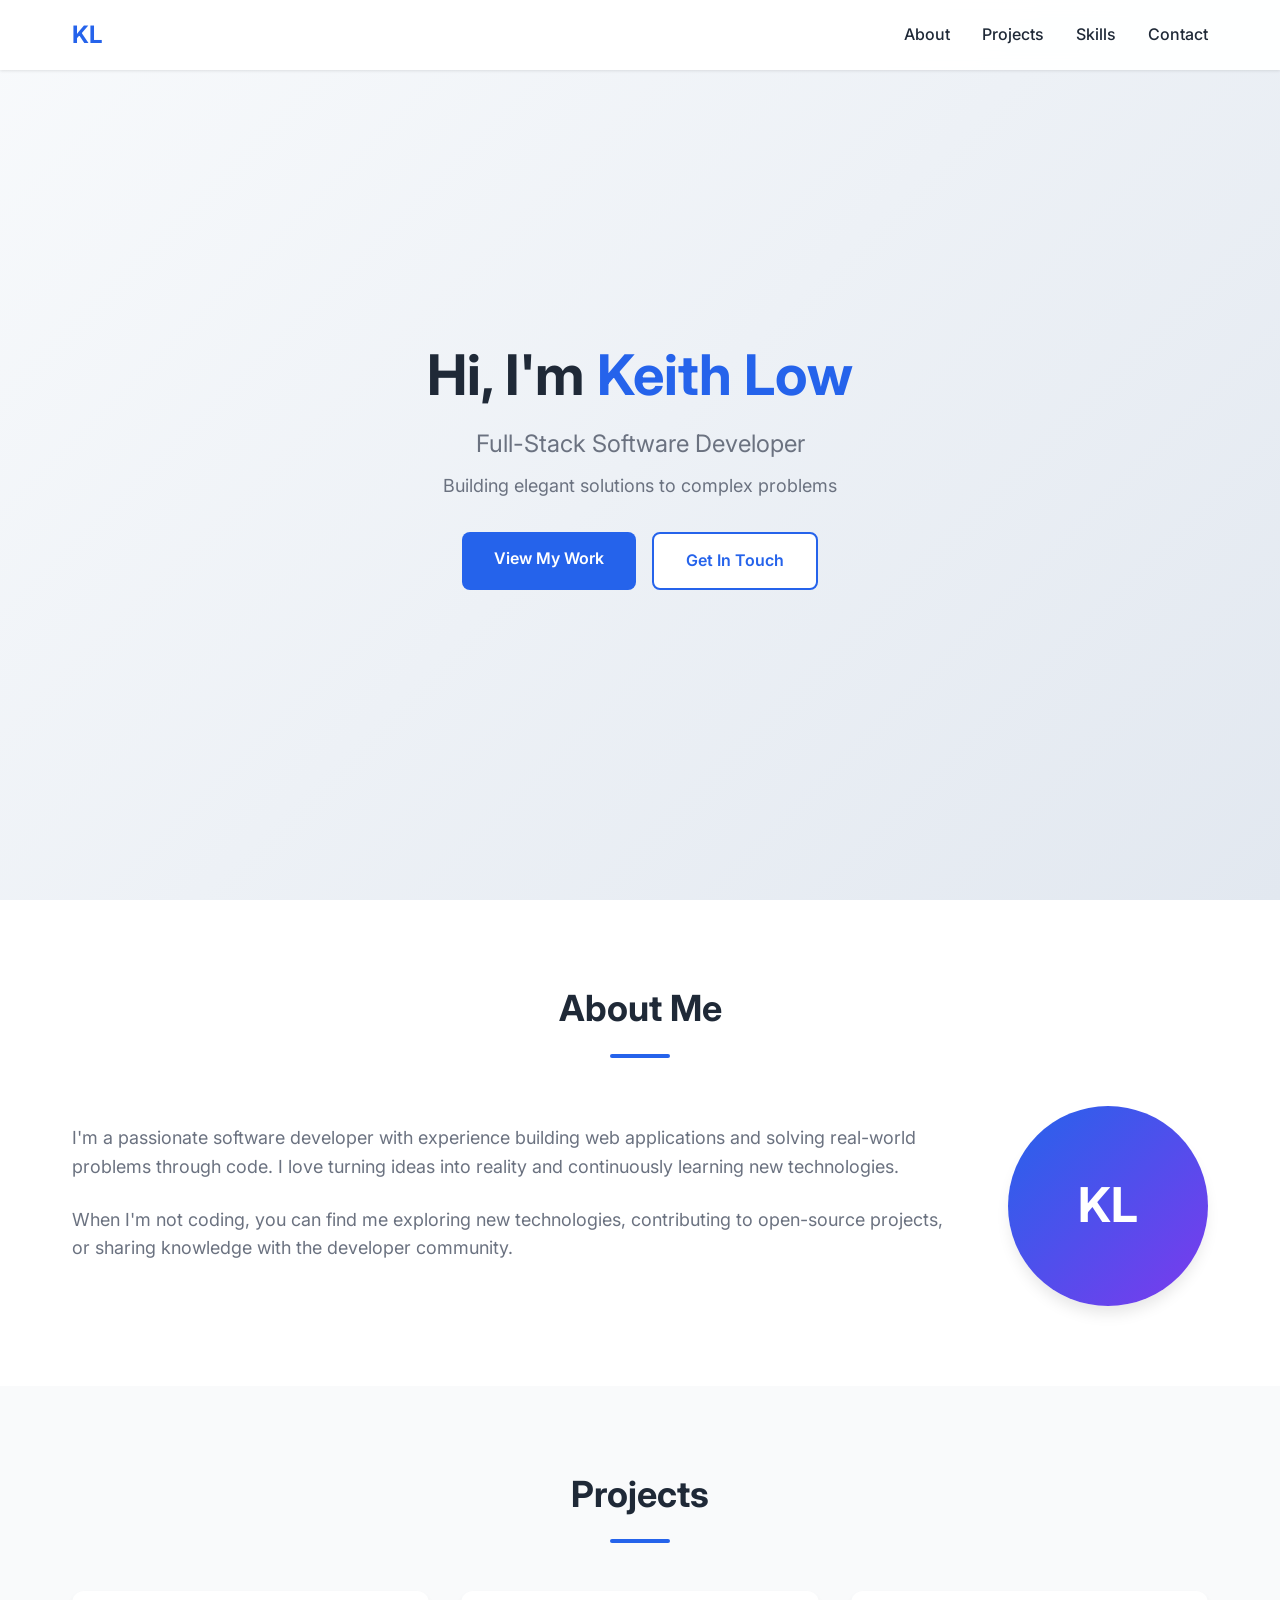
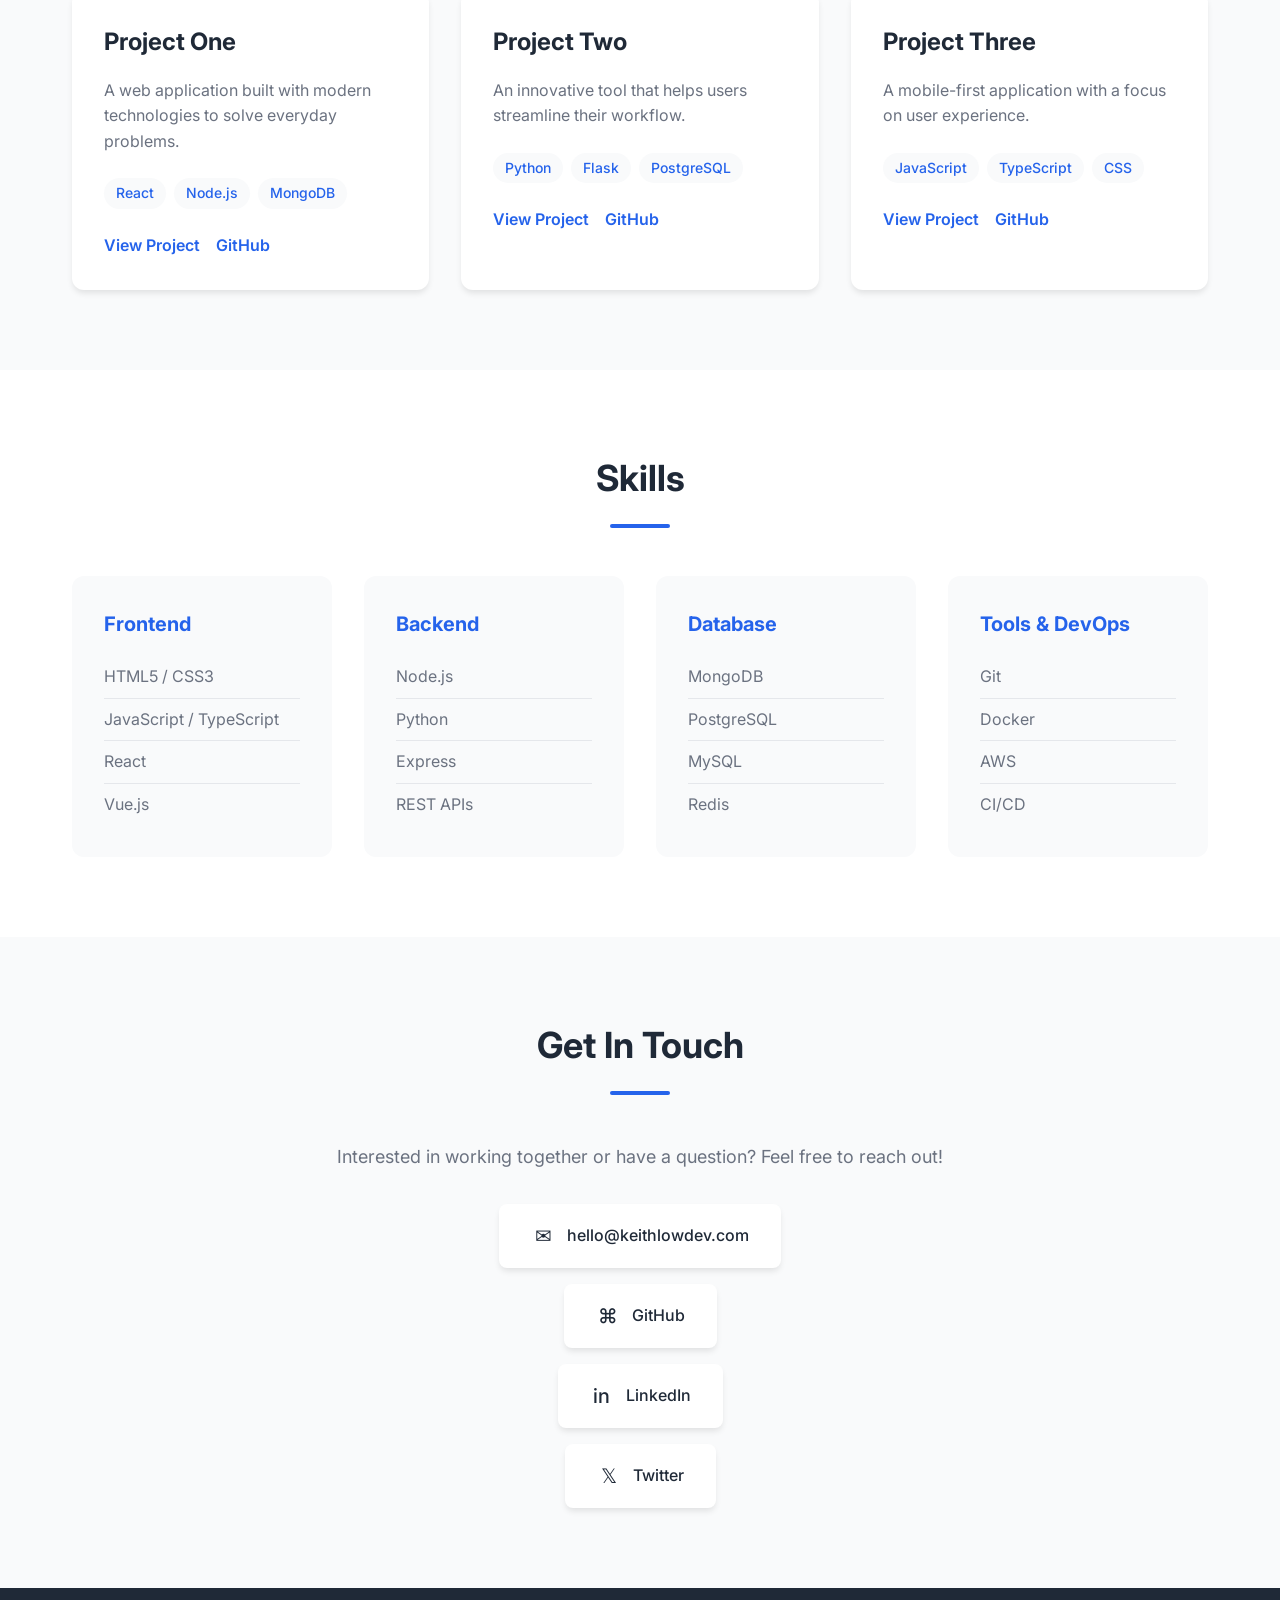
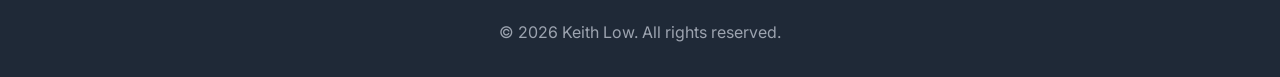
==== index.html @ e3e84008 "Add files for ticket: Create a python script that says" ====
<!DOCTYPE html>
<html lang="en">
<head>
    <meta charset="UTF-8">
    <meta name="viewport" content="width=device-width, initial-scale=1.0">
    <title>Keith Low | Software Developer</title>
    <link rel="stylesheet" href="styles.css">
    <link rel="preconnect" href="https://fonts.googleapis.com">
    <link rel="preconnect" href="https://fonts.gstatic.com" crossorigin>
    <link href="https://fonts.googleapis.com/css2?family=Inter:wght@400;500;600;700&display=swap" rel="stylesheet">
</head>
<body>
    <nav class="navbar">
        <div class="nav-container">
            <a href="#" class="logo">KL</a>
            <ul class="nav-links">
                <li><a href="#about">About</a></li>
                <li><a href="#projects">Projects</a></li>
                <li><a href="#skills">Skills</a></li>
                <li><a href="#contact">Contact</a></li>
            </ul>
        </div>
    </nav>

    <section class="hero">
        <div class="hero-content">
            <h1>Hi, I'm <span class="highlight">Keith Low</span></h1>
            <p class="subtitle">Full-Stack Software Developer</p>
            <p class="tagline">Building elegant solutions to complex problems</p>
            <div class="cta-buttons">
                <a href="#projects" class="btn btn-primary">View My Work</a>
                <a href="#contact" class="btn btn-secondary">Get In Touch</a>
            </div>
        </div>
    </section>

    <section id="about" class="section">
        <div class="container">
            <h2 class="section-title">About Me</h2>
            <div class="about-content">
                <div class="about-text">
                    <p>I'm a passionate software developer with experience building web applications and solving real-world problems through code. I love turning ideas into reality and continuously learning new technologies.</p>
                    <p>When I'm not coding, you can find me exploring new technologies, contributing to open-source projects, or sharing knowledge with the developer community.</p>
                </div>
                <div class="about-image">
                    <div class="avatar-placeholder">KL</div>
                </div>
            </div>
        </div>
    </section>

    <section id="projects" class="section">
        <div class="container">
            <h2 class="section-title">Projects</h2>
            <div class="projects-grid">
                <article class="project-card">
                    <h3>Project One</h3>
                    <p>A web application built with modern technologies to solve everyday problems.</p>
                    <div class="tech-tags">
                        <span>React</span>
                        <span>Node.js</span>
                        <span>MongoDB</span>
                    </div>
                    <div class="project-links">
                        <a href="#" target="_blank">View Project</a>
                        <a href="#" target="_blank">GitHub</a>
                    </div>
                </article>
                <article class="project-card">
                    <h3>Project Two</h3>
                    <p>An innovative tool that helps users streamline their workflow.</p>
                    <div class="tech-tags">
                        <span>Python</span>
                        <span>Flask</span>
                        <span>PostgreSQL</span>
                    </div>
                    <div class="project-links">
                        <a href="#" target="_blank">View Project</a>
                        <a href="#" target="_blank">GitHub</a>
                    </div>
                </article>
                <article class="project-card">
                    <h3>Project Three</h3>
                    <p>A mobile-first application with a focus on user experience.</p>
                    <div class="tech-tags">
                        <span>JavaScript</span>
                        <span>TypeScript</span>
                        <span>CSS</span>
                    </div>
                    <div class="project-links">
                        <a href="#" target="_blank">View Project</a>
                        <a href="#" target="_blank">GitHub</a>
                    </div>
                </article>
            </div>
        </div>
    </section>

    <section id="skills" class="section">
        <div class="container">
            <h2 class="section-title">Skills</h2>
            <div class="skills-grid">
                <div class="skill-category">
                    <h3>Frontend</h3>
                    <ul>
                        <li>HTML5 / CSS3</li>
                        <li>JavaScript / TypeScript</li>
                        <li>React</li>
                        <li>Vue.js</li>
                    </ul>
                </div>
                <div class="skill-category">
                    <h3>Backend</h3>
                    <ul>
                        <li>Node.js</li>
                        <li>Python</li>
                        <li>Express</li>
                        <li>REST APIs</li>
                    </ul>
                </div>
                <div class="skill-category">
                    <h3>Database</h3>
                    <ul>
                        <li>MongoDB</li>
                        <li>PostgreSQL</li>
                        <li>MySQL</li>
                        <li>Redis</li>
                    </ul>
                </div>
                <div class="skill-category">
                    <h3>Tools & DevOps</h3>
                    <ul>
                        <li>Git</li>
                        <li>Docker</li>
                        <li>AWS</li>
                        <li>CI/CD</li>
                    </ul>
                </div>
            </div>
        </div>
    </section>

    <section id="contact" class="section">
        <div class="container">
            <h2 class="section-title">Get In Touch</h2>
            <div class="contact-content">
                <p>Interested in working together or have a question? Feel free to reach out!</p>
                <div class="contact-links">
                    <a href="mailto:hello@keithlowdev.com" class="contact-link">
                        <span class="icon">✉</span>
                        hello@keithlowdev.com
                    </a>
                    <a href="https://github.com" target="_blank" class="contact-link">
                        <span class="icon">⌘</span>
                        GitHub
                    </a>
                    <a href="https://linkedin.com" target="_blank" class="contact-link">
                        <span class="icon">in</span>
                        LinkedIn
                    </a>
                    <a href="https://twitter.com" target="_blank" class="contact-link">
                        <span class="icon">𝕏</span>
                        Twitter
                    </a>
                </div>
            </div>
        </div>
    </section>

    <footer>
        <div class="container">
            <p>&copy; 2024 Keith Low. All rights reserved.</p>
        </div>
    </footer>

    <script src="script.js"></script>
</body>
</html>
---- styles.css ----
:root {
    --primary-color: #2563eb;
    --primary-hover: #1d4ed8;
    --text-dark: #1f2937;
    --text-light: #6b7280;
    --bg-light: #f9fafb;
    --bg-white: #ffffff;
    --border-color: #e5e7eb;
    --shadow: 0 4px 6px -1px rgba(0, 0, 0, 0.1);
    --shadow-lg: 0 10px 15px -3px rgba(0, 0, 0, 0.1);
}

* {
    margin: 0;
    padding: 0;
    box-sizing: border-box;
}

html {
    scroll-behavior: smooth;
}

body {
    font-family: 'Inter', -apple-system, BlinkMacSystemFont, 'Segoe UI', Roboto, sans-serif;
    line-height: 1.6;
    color: var(--text-dark);
    background-color: var(--bg-white);
}

.container {
    max-width: 1200px;
    margin: 0 auto;
    padding: 0 2rem;
}

/* Navigation */
.navbar {
    position: fixed;
    top: 0;
    left: 0;
    right: 0;
    background: rgba(255, 255, 255, 0.95);
    backdrop-filter: blur(10px);
    z-index: 1000;
    box-shadow: 0 1px 3px rgba(0, 0, 0, 0.1);
}

.nav-container {
    max-width: 1200px;
    margin: 0 auto;
    padding: 1rem 2rem;
    display: flex;
    justify-content: space-between;
    align-items: center;
}

.logo {
    font-size: 1.5rem;
    font-weight: 700;
    color: var(--primary-color);
    text-decoration: none;
}

.nav-links {
    display: flex;
    list-style: none;
    gap: 2rem;
}

.nav-links a {
    color: var(--text-dark);
    text-decoration: none;
    font-weight: 500;
    transition: color 0.3s ease;
}

.nav-links a:hover {
    color: var(--primary-color);
}

/* Hero Section */
.hero {
    min-height: 100vh;
    display: flex;
    align-items: center;
    justify-content: center;
    text-align: center;
    padding: 6rem 2rem 4rem;
    background: linear-gradient(135deg, #f8fafc 0%, #e2e8f0 100%);
}

.hero-content h1 {
    font-size: 3.5rem;
    font-weight: 700;
    margin-bottom: 1rem;
    line-height: 1.2;
}

.highlight {
    color: var(--primary-color);
}

.subtitle {
    font-size: 1.5rem;
    color: var(--text-light);
    margin-bottom: 0.5rem;
}

.tagline {
    font-size: 1.125rem;
    color: var(--text-light);
    margin-bottom: 2rem;
}

.cta-buttons {
    display: flex;
    gap: 1rem;
    justify-content: center;
    flex-wrap: wrap;
}

.btn {
    padding: 0.875rem 2rem;
    border-radius: 8px;
    font-weight: 600;
    text-decoration: none;
    transition: all 0.3s ease;
    font-size: 1rem;
}

.btn-primary {
    background-color: var(--primary-color);
    color: white;
}

.btn-primary:hover {
    background-color: var(--primary-hover);
    transform: translateY(-2px);
    box-shadow: var(--shadow-lg);
}

.btn-secondary {
    background-color: white;
    color: var(--primary-color);
    border: 2px solid var(--primary-color);
}

.btn-secondary:hover {
    background-color: var(--primary-color);
    color: white;
    transform: translateY(-2px);
    box-shadow: var(--shadow-lg);
}

/* Sections */
.section {
    padding: 5rem 0;
}

.section-title {
    font-size: 2.25rem;
    font-weight: 700;
    text-align: center;
    margin-bottom: 3rem;
    position: relative;
}

.section-title::after {
    content: '';
    display: block;
    width: 60px;
    height: 4px;
    background-color: var(--primary-color);
    margin: 1rem auto 0;
    border-radius: 2px;
}

/* About Section */
#about {
    background-color: var(--bg-white);
}

.about-content {
    display: grid;
    grid-template-columns: 1fr auto;
    gap: 3rem;
    align-items: center;
}

.about-text p {
    font-size: 1.125rem;
    color: var(--text-light);
    margin-bottom: 1.5rem;
}

.avatar-placeholder {
    width: 200px;
    height: 200px;
    border-radius: 50%;
    background: linear-gradient(135deg, var(--primary-color), #7c3aed);
    display: flex;
    align-items: center;
    justify-content: center;
    font-size: 3rem;
    font-weight: 700;
    color: white;
    box-shadow: var(--shadow-lg);
}

/* Projects Section */
#projects {
    background-color: var(--bg-light);
}

.projects-grid {
    display: grid;
    grid-template-columns: repeat(auto-fit, minmax(300px, 1fr));
    gap: 2rem;
}

.project-card {
    background: white;
    padding: 2rem;
    border-radius: 12px;
    box-shadow: var(--shadow);
    transition: all 0.3s ease;
}

.project-card:hover {
    transform: translateY(-5px);
    box-shadow: var(--shadow-lg);
}

.project-card h3 {
    font-size: 1.5rem;
    margin-bottom: 1rem;
}

.project-card p {
    color: var(--text-light);
    margin-bottom: 1.5rem;
}

.tech-tags {
    display: flex;
    flex-wrap: wrap;
    gap: 0.5rem;
    margin-bottom: 1.5rem;
}

.tech-tags span {
    background: var(--bg-light);
    color: var(--primary-color);
    padding: 0.25rem 0.75rem;
    border-radius: 20px;
    font-size: 0.875rem;
    font-weight: 500;
}

.project-links {
    display: flex;
    gap: 1rem;
}

.project-links a {
    color: var(--primary-color);
    text-decoration: none;
    font-weight: 600;
    transition: opacity 0.3s ease;
}

.project-links a:hover {
    opacity: 0.7;
}

/* Skills Section */
#skills {
    background-color: var(--bg-white);
}

.skills-grid {
    display: grid;
    grid-template-columns: repeat(auto-fit, minmax(250px, 1fr));
    gap: 2rem;
}

.skill-category {
    padding: 2rem;
    background: var(--bg-light);
    border-radius: 12px;
}

.skill-category h3 {
    font-size: 1.25rem;
    margin-bottom: 1rem;
    color: var(--primary-color);
}

.skill-category ul {
    list-style: none;
}

.skill-category li {
    padding: 0.5rem 0;
    color: var(--text-light);
    border-bottom: 1px solid var(--border-color);
}

.skill-category li:last-child {
    border-bottom: none;
}

/* Contact Section */
#contact {
    background-color: var(--bg-light);
}

.contact-content {
    text-align: center;
}

.contact-content > p {
    font-size: 1.125rem;
    color: var(--text-light);
    margin-bottom: 2rem;
}

.contact-links {
    display: flex;
    flex-direction: column;
    gap: 1rem;
    align-items: center;
}

.contact-link {
    display: inline-flex;
    align-items: center;
    gap: 0.75rem;
    color: var(--text-dark);
    text-decoration: none;
    padding: 1rem 2rem;
    background: white;
    border-radius: 8px;
    box-shadow: var(--shadow);
    transition: all 0.3s ease;
    font-weight: 500;
}

.contact-link:hover {
    transform: translateY(-2px);
    box-shadow: var(--shadow-lg);
    color: var(--primary-color);
}

.contact-link .icon {
    font-size: 1.25rem;
    width: 24px;
    text-align: center;
}

/* Footer */
footer {
    background-color: var(--text-dark);
    color: white;
    padding: 2rem 0;
    text-align: center;
}

footer p {
    color: #9ca3af;
}

/* Responsive */
@media (max-width: 768px) {
    .hero-content h1 {
        font-size: 2.5rem;
    }
    
    .about-content {
        grid-template-columns: 1fr;
        text-align: center;
    }
    
    .about-image {
        justify-self: center;
    }
    
    .nav-links {
        display: none;
    }
}
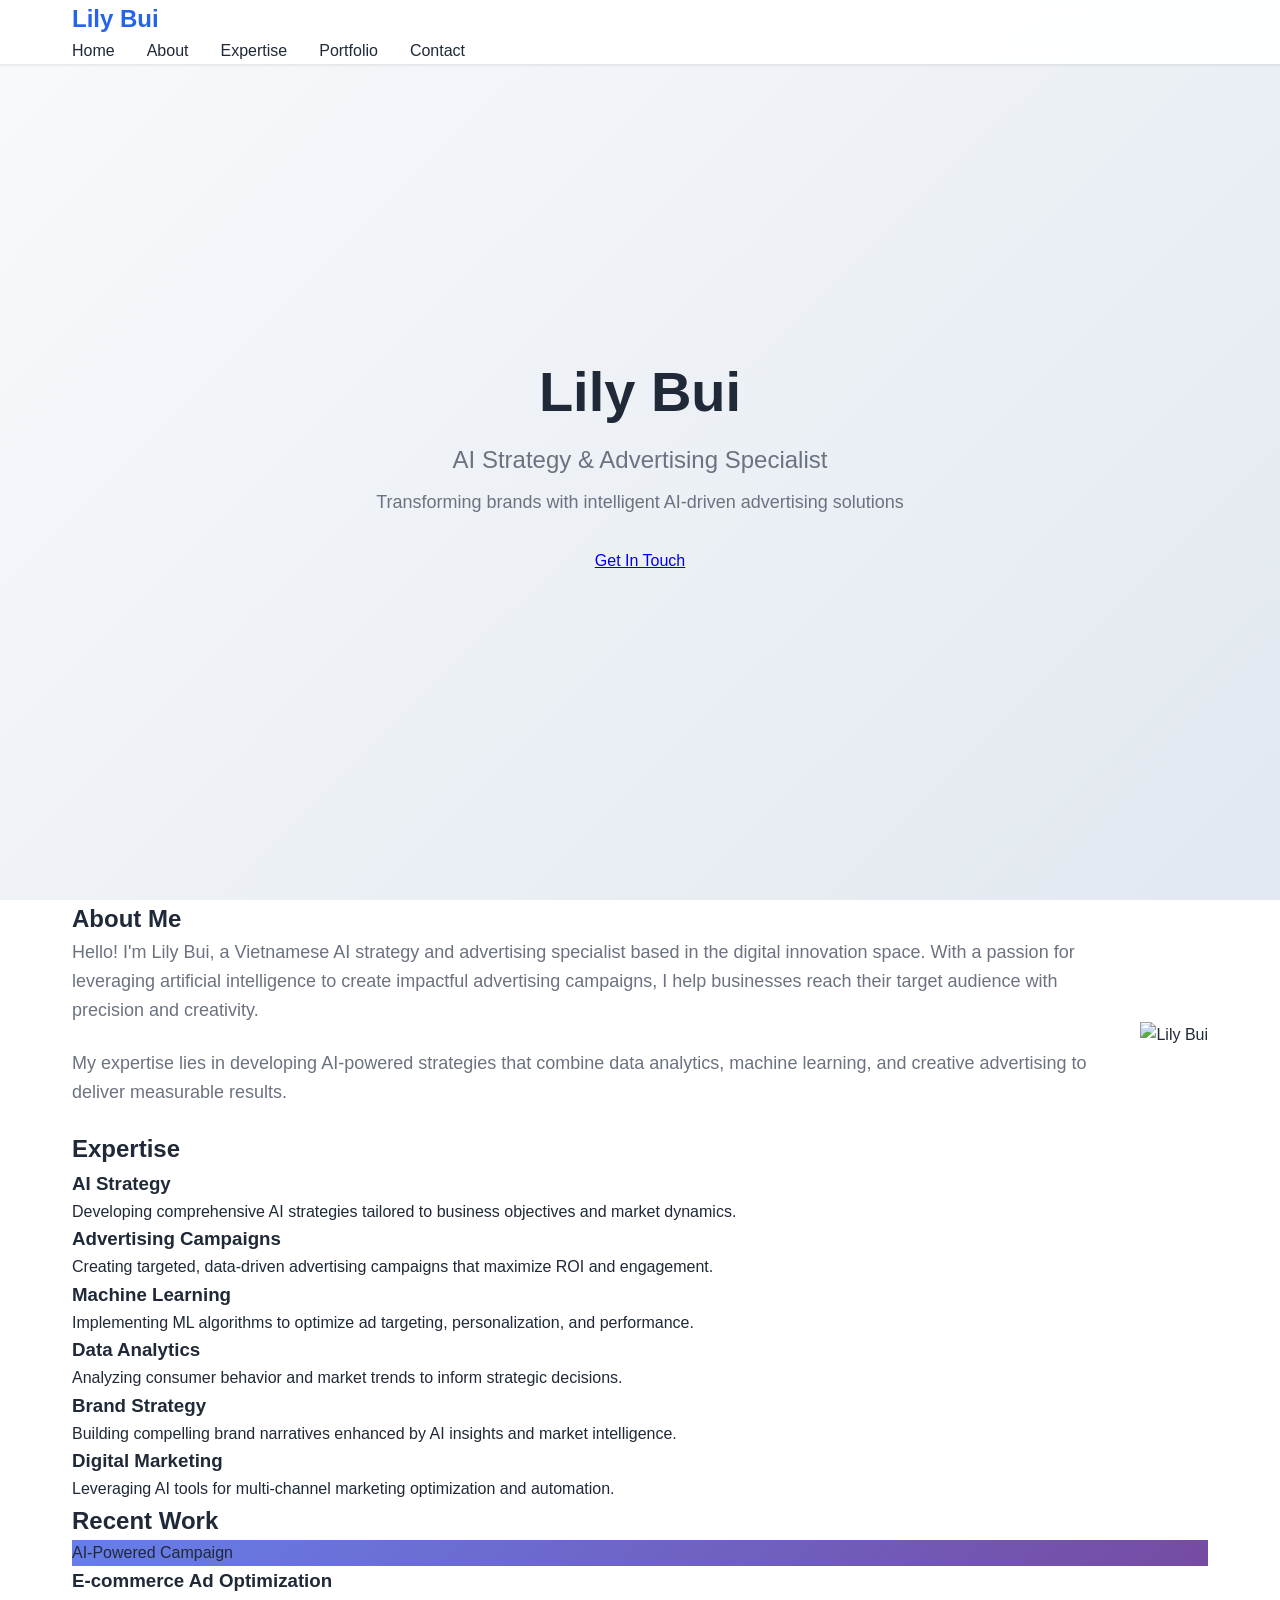
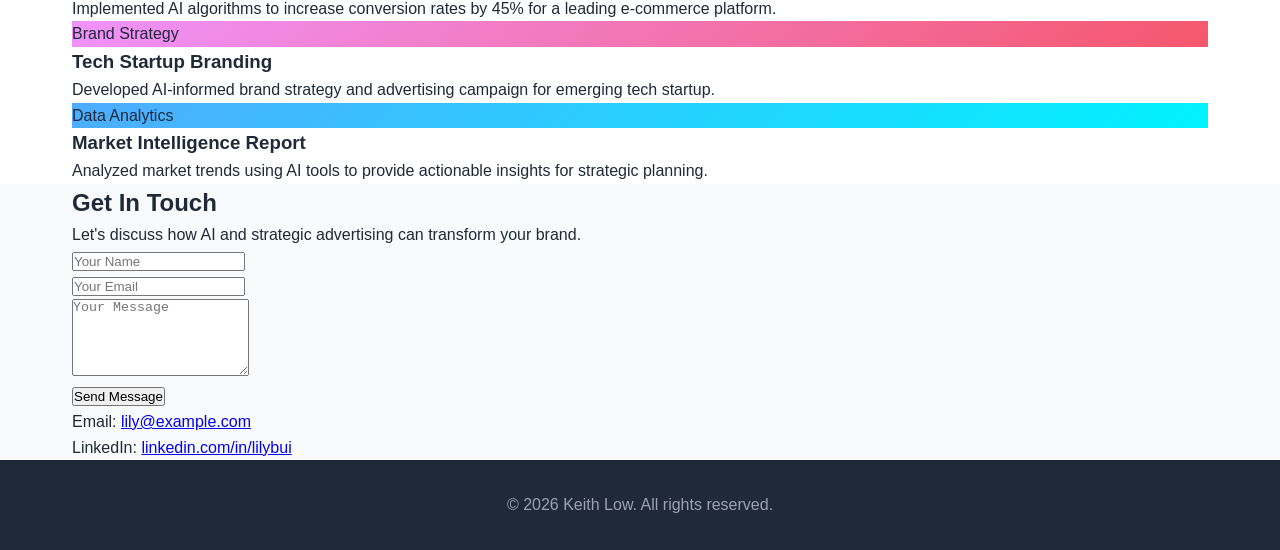
==== commit 67f88f1d: "task-4: Create a website for lily bui Created files based on ticket requirements." ====
--- a/index.html
+++ b/index.html
@@ -3,173 +3,134 @@
 <head>
     <meta charset="UTF-8">
     <meta name="viewport" content="width=device-width, initial-scale=1.0">
-    <title>Keith Low | Software Developer</title>
+    <title>Lily Bui - AI Strategy & Advertising Expert</title>
     <link rel="stylesheet" href="styles.css">
-    <link rel="preconnect" href="https://fonts.googleapis.com">
-    <link rel="preconnect" href="https://fonts.gstatic.com" crossorigin>
-    <link href="https://fonts.googleapis.com/css2?family=Inter:wght@400;500;600;700&display=swap" rel="stylesheet">
 </head>
 <body>
     <nav class="navbar">
-        <div class="nav-container">
-            <a href="#" class="logo">KL</a>
+        <div class="container">
+            <div class="logo">Lily Bui</div>
             <ul class="nav-links">
+                <li><a href="#home">Home</a></li>
                 <li><a href="#about">About</a></li>
-                <li><a href="#projects">Projects</a></li>
-                <li><a href="#skills">Skills</a></li>
+                <li><a href="#expertise">Expertise</a></li>
+                <li><a href="#portfolio">Portfolio</a></li>
                 <li><a href="#contact">Contact</a></li>
             </ul>
         </div>
     </nav>
 
-    <section class="hero">
+    <section id="home" class="hero">
         <div class="hero-content">
-            <h1>Hi, I'm <span class="highlight">Keith Low</span></h1>
-            <p class="subtitle">Full-Stack Software Developer</p>
-            <p class="tagline">Building elegant solutions to complex problems</p>
-            <div class="cta-buttons">
-                <a href="#projects" class="btn btn-primary">View My Work</a>
-                <a href="#contact" class="btn btn-secondary">Get In Touch</a>
-            </div>
+            <h1>Lily Bui</h1>
+            <p class="subtitle">AI Strategy & Advertising Specialist</p>
+            <p class="tagline">Transforming brands with intelligent AI-driven advertising solutions</p>
+            <a href="#contact" class="cta-button">Get In Touch</a>
         </div>
     </section>
 
-    <section id="about" class="section">
+    <section id="about" class="about">
         <div class="container">
-            <h2 class="section-title">About Me</h2>
+            <h2>About Me</h2>
             <div class="about-content">
                 <div class="about-text">
-                    <p>I'm a passionate software developer with experience building web applications and solving real-world problems through code. I love turning ideas into reality and continuously learning new technologies.</p>
-                    <p>When I'm not coding, you can find me exploring new technologies, contributing to open-source projects, or sharing knowledge with the developer community.</p>
+                    <p>Hello! I'm Lily Bui, a Vietnamese AI strategy and advertising specialist based in the digital innovation space. With a passion for leveraging artificial intelligence to create impactful advertising campaigns, I help businesses reach their target audience with precision and creativity.</p>
+                    <p>My expertise lies in developing AI-powered strategies that combine data analytics, machine learning, and creative advertising to deliver measurable results.</p>
                 </div>
                 <div class="about-image">
-                    <div class="avatar-placeholder">KL</div>
+                    <img src="assets/profile.jpg" alt="Lily Bui" />
                 </div>
             </div>
         </div>
     </section>
 
-    <section id="projects" class="section">
+    <section id="expertise" class="expertise">
         <div class="container">
-            <h2 class="section-title">Projects</h2>
-            <div class="projects-grid">
-                <article class="project-card">
-                    <h3>Project One</h3>
-                    <p>A web application built with modern technologies to solve everyday problems.</p>
-                    <div class="tech-tags">
-                        <span>React</span>
-                        <span>Node.js</span>
-                        <span>MongoDB</span>
-                    </div>
-                    <div class="project-links">
-                        <a href="#" target="_blank">View Project</a>
-                        <a href="#" target="_blank">GitHub</a>
-                    </div>
-                </article>
-                <article class="project-card">
-                    <h3>Project Two</h3>
-                    <p>An innovative tool that helps users streamline their workflow.</p>
-                    <div class="tech-tags">
-                        <span>Python</span>
-                        <span>Flask</span>
-                        <span>PostgreSQL</span>
-                    </div>
-                    <div class="project-links">
-                        <a href="#" target="_blank">View Project</a>
-                        <a href="#" target="_blank">GitHub</a>
-                    </div>
-                </article>
-                <article class="project-card">
-                    <h3>Project Three</h3>
-                    <p>A mobile-first application with a focus on user experience.</p>
-                    <div class="tech-tags">
-                        <span>JavaScript</span>
-                        <span>TypeScript</span>
-                        <span>CSS</span>
-                    </div>
-                    <div class="project-links">
-                        <a href="#" target="_blank">View Project</a>
-                        <a href="#" target="_blank">GitHub</a>
-                    </div>
-                </article>
-            </div>
-        </div>
-    </section>
-
-    <section id="skills" class="section">
-        <div class="container">
-            <h2 class="section-title">Skills</h2>
-            <div class="skills-grid">
-                <div class="skill-category">
-                    <h3>Frontend</h3>
-                    <ul>
-                        <li>HTML5 / CSS3</li>
-                        <li>JavaScript / TypeScript</li>
-                        <li>React</li>
-                        <li>Vue.js</li>
-                    </ul>
+            <h2>Expertise</h2>
+            <div class="expertise-grid">
+                <div class="expertise-card">
+                    <h3>AI Strategy</h3>
+                    <p>Developing comprehensive AI strategies tailored to business objectives and market dynamics.</p>
                 </div>
-                <div class="skill-category">
-                    <h3>Backend</h3>
-                    <ul>
-                        <li>Node.js</li>
-                        <li>Python</li>
-                        <li>Express</li>
-                        <li>REST APIs</li>
-                    </ul>
+                <div class="expertise-card">
+                    <h3>Advertising Campaigns</h3>
+                    <p>Creating targeted, data-driven advertising campaigns that maximize ROI and engagement.</p>
                 </div>
-                <div class="skill-category">
-                    <h3>Database</h3>
-                    <ul>
-                        <li>MongoDB</li>
-                        <li>PostgreSQL</li>
-                        <li>MySQL</li>
-                        <li>Redis</li>
-                    </ul>
+                <div class="expertise-card">
+                    <h3>Machine Learning</h3>
+                    <p>Implementing ML algorithms to optimize ad targeting, personalization, and performance.</p>
                 </div>
-                <div class="skill-category">
-                    <h3>Tools & DevOps</h3>
-                    <ul>
-                        <li>Git</li>
-                        <li>Docker</li>
-                        <li>AWS</li>
-                        <li>CI/CD</li>
-                    </ul>
+                <div class="expertise-card">
+                    <h3>Data Analytics</h3>
+                    <p>Analyzing consumer behavior and market trends to inform strategic decisions.</p>
+                </div>
+                <div class="expertise-card">
+                    <h3>Brand Strategy</h3>
+                    <p>Building compelling brand narratives enhanced by AI insights and market intelligence.</p>
+                </div>
+                <div class="expertise-card">
+                    <h3>Digital Marketing</h3>
+                    <p>Leveraging AI tools for multi-channel marketing optimization and automation.</p>
                 </div>
             </div>
         </div>
     </section>
 
-    <section id="contact" class="section">
+    <section id="portfolio" class="portfolio">
         <div class="container">
-            <h2 class="section-title">Get In Touch</h2>
-            <div class="contact-content">
-                <p>Interested in working together or have a question? Feel free to reach out!</p>
-                <div class="contact-links">
-                    <a href="mailto:hello@keithlowdev.com" class="contact-link">
-                        <span class="icon">✉</span>
-                        hello@keithlowdev.com
-                    </a>
-                    <a href="https://github.com" target="_blank" class="contact-link">
-                        <span class="icon">⌘</span>
-                        GitHub
-                    </a>
-                    <a href="https://linkedin.com" target="_blank" class="contact-link">
-                        <span class="icon">in</span>
-                        LinkedIn
-                    </a>
-                    <a href="https://twitter.com" target="_blank" class="contact-link">
-                        <span class="icon">𝕏</span>
-                        Twitter
-                    </a>
+            <h2>Recent Work</h2>
+            <div class="portfolio-grid">
+                <div class="portfolio-item">
+                    <div class="portfolio-image" style="background: linear-gradient(135deg, #667eea 0%, #764ba2 100%);">
+                        <span class="portfolio-overlay">AI-Powered Campaign</span>
+                    </div>
+                    <h3>E-commerce Ad Optimization</h3>
+                    <p>Implemented AI algorithms to increase conversion rates by 45% for a leading e-commerce platform.</p>
                 </div>
+                <div class="portfolio-item">
+                    <div class="portfolio-image" style="background: linear-gradient(135deg, #f093fb 0%, #f5576c 100%);">
+                        <span class="portfolio-overlay">Brand Strategy</span>
+                    </div>
+                    <h3>Tech Startup Branding</h3>
+                    <p>Developed AI-informed brand strategy and advertising campaign for emerging tech startup.</p>
+                </div>
+                <div class="portfolio-item">
+                    <div class="portfolio-image" style="background: linear-gradient(135deg, #4facfe 0%, #00f2fe 100%);">
+                        <span class="portfolio-overlay">Data Analytics</span>
+                    </div>
+                    <h3>Market Intelligence Report</h3>
+                    <p>Analyzed market trends using AI tools to provide actionable insights for strategic planning.</p>
+                </div>
+            </div>
+        </div>
+    </section>
+
+    <section id="contact" class="contact">
+        <div class="container">
+            <h2>Get In Touch</h2>
+            <p>Let's discuss how AI and strategic advertising can transform your brand.</p>
+            <form class="contact-form" id="contactForm">
+                <div class="form-group">
+                    <input type="text" id="name" placeholder="Your Name" required>
+                </div>
+                <div class="form-group">
+                    <input type="email" id="email" placeholder="Your Email" required>
+                </div>
+                <div class="form-group">
+                    <textarea id="message" placeholder="Your Message" rows="5" required></textarea>
+                </div>
+                <button type="submit" class="submit-button">Send Message</button>
+            </form>
+            <div class="contact-info">
+                <p>Email: <a href="mailto:lily@example.com">lily@example.com</a></p>
+                <p>LinkedIn: <a href="https://linkedin.com" target="_blank">linkedin.com/in/lilybui</a></p>
             </div>
         </div>
     </section>
 
     <footer>
         <div class="container">
-            <p>&copy; 2024 Keith Low. All rights reserved.</p>
+            <p>&copy; 2024 Lily Bui. All rights reserved.</p>
         </div>
     </footer>
 
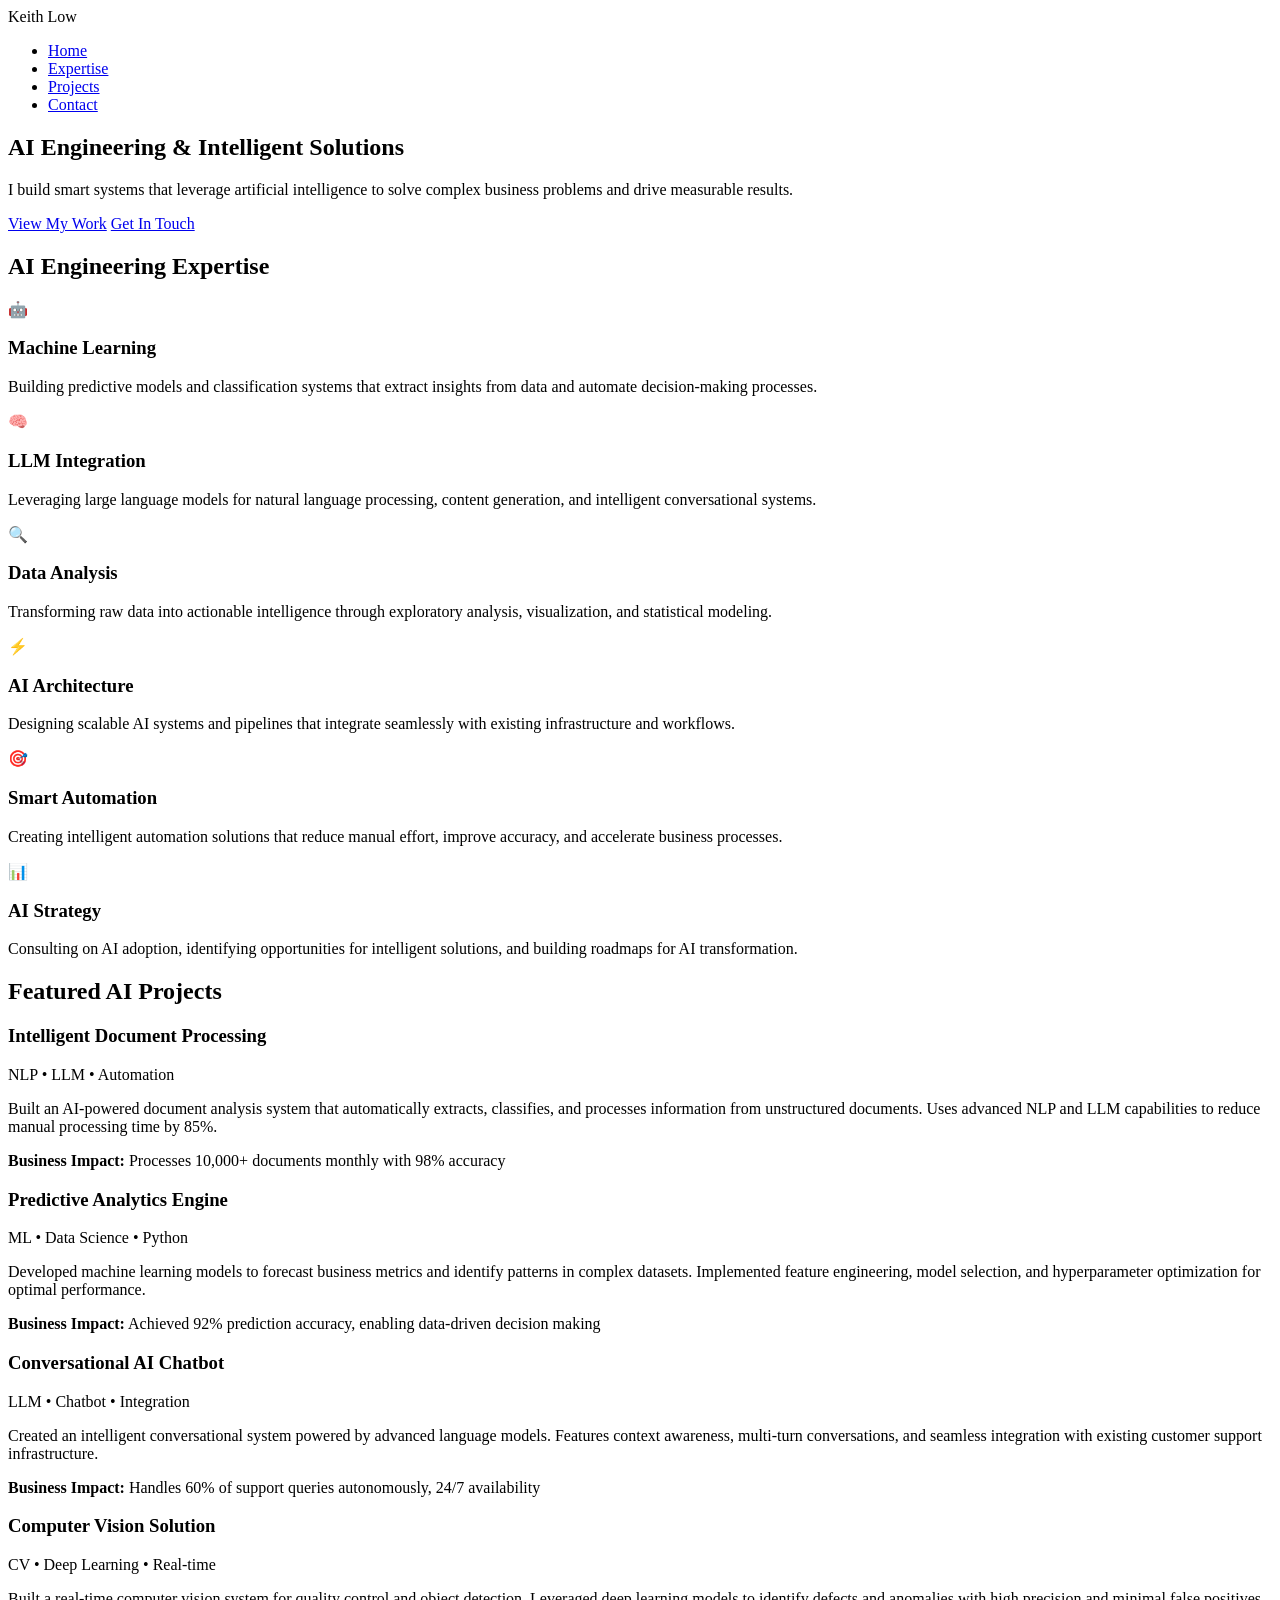
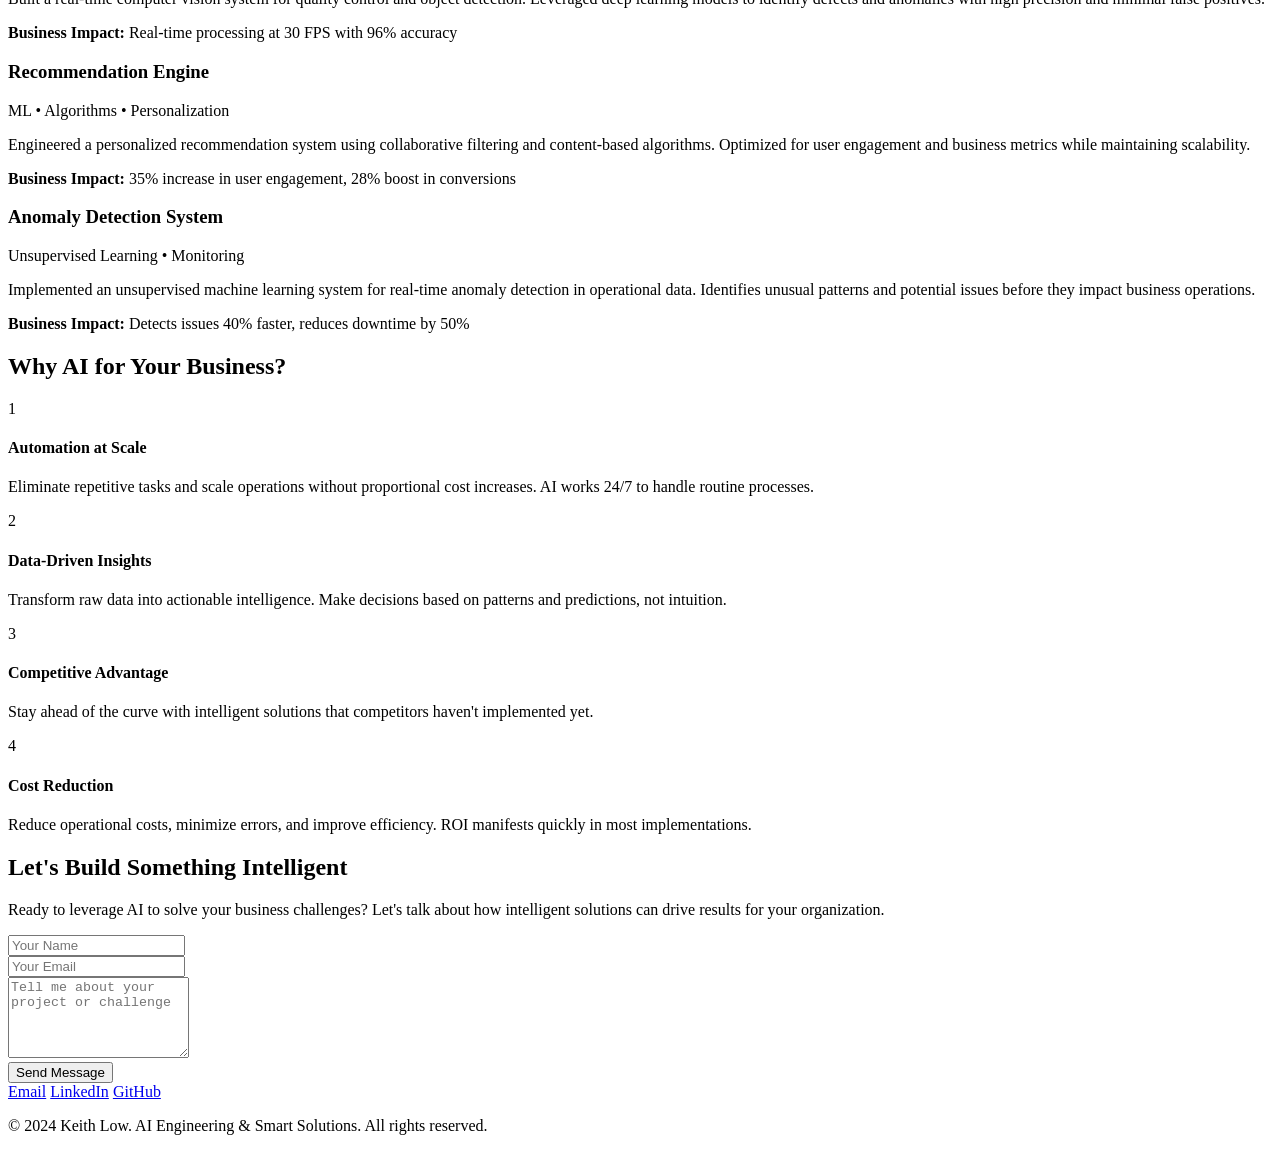
==== commit cf7fefd5: "task-2: Create me a portfolio website for keithlowdev.com Created files based on ticket requirements" ====
--- a/index.html
+++ b/index.html
@@ -3,134 +3,221 @@
 <head>
     <meta charset="UTF-8">
     <meta name="viewport" content="width=device-width, initial-scale=1.0">
-    <title>Lily Bui - AI Strategy & Advertising Expert</title>
+    <title>Keith Low - AI Engineering & Smart Solutions</title>
     <link rel="stylesheet" href="styles.css">
+    <link rel="preconnect" href="https://fonts.googleapis.com">
+    <link rel="preconnect" href="https://fonts.gstatic.com" crossorigin>
+    <link href="https://fonts.googleapis.com/css2?family=Inter:wght@300;400;500;600;700&family=JetBrains+Mono:wght@400;600&display=swap" rel="stylesheet">
 </head>
 <body>
+    <!-- Navigation -->
     <nav class="navbar">
         <div class="container">
-            <div class="logo">Lily Bui</div>
-            <ul class="nav-links">
-                <li><a href="#home">Home</a></li>
-                <li><a href="#about">About</a></li>
+            <div class="nav-brand">Keith Low</div>
+            <ul class="nav-menu">
+                <li><a href="#hero">Home</a></li>
                 <li><a href="#expertise">Expertise</a></li>
-                <li><a href="#portfolio">Portfolio</a></li>
+                <li><a href="#projects">Projects</a></li>
                 <li><a href="#contact">Contact</a></li>
             </ul>
         </div>
     </nav>
 
-    <section id="home" class="hero">
-        <div class="hero-content">
-            <h1>Lily Bui</h1>
-            <p class="subtitle">AI Strategy & Advertising Specialist</p>
-            <p class="tagline">Transforming brands with intelligent AI-driven advertising solutions</p>
-            <a href="#contact" class="cta-button">Get In Touch</a>
-        </div>
-    </section>
-
-    <section id="about" class="about">
-        <div class="container">
-            <h2>About Me</h2>
-            <div class="about-content">
-                <div class="about-text">
-                    <p>Hello! I'm Lily Bui, a Vietnamese AI strategy and advertising specialist based in the digital innovation space. With a passion for leveraging artificial intelligence to create impactful advertising campaigns, I help businesses reach their target audience with precision and creativity.</p>
-                    <p>My expertise lies in developing AI-powered strategies that combine data analytics, machine learning, and creative advertising to deliver measurable results.</p>
-                </div>
-                <div class="about-image">
-                    <img src="assets/profile.jpg" alt="Lily Bui" />
-                </div>
-            </div>
-        </div>
-    </section>
-
+    <!-- Hero Section -->
+    <section id="hero" class="hero">
+        <div class="container">
+            <div class="hero-content">
+                <h1 class="hero-title">AI Engineering & Intelligent Solutions</h1>
+                <p class="hero-subtitle">I build smart systems that leverage artificial intelligence to solve complex business problems and drive measurable results.</p>
+                <div class="hero-cta">
+                    <a href="#projects" class="btn btn-primary">View My Work</a>
+                    <a href="#contact" class="btn btn-secondary">Get In Touch</a>
+                </div>
+            </div>
+            <div class="hero-visual">
+                <div class="ai-visualization">
+                    <div class="node"></div>
+                    <div class="node"></div>
+                    <div class="node"></div>
+                    <div class="node"></div>
+                </div>
+            </div>
+        </div>
+    </section>
+
+    <!-- Expertise Section -->
     <section id="expertise" class="expertise">
         <div class="container">
-            <h2>Expertise</h2>
+            <h2>AI Engineering Expertise</h2>
             <div class="expertise-grid">
                 <div class="expertise-card">
+                    <div class="expertise-icon">🤖</div>
+                    <h3>Machine Learning</h3>
+                    <p>Building predictive models and classification systems that extract insights from data and automate decision-making processes.</p>
+                </div>
+                <div class="expertise-card">
+                    <div class="expertise-icon">🧠</div>
+                    <h3>LLM Integration</h3>
+                    <p>Leveraging large language models for natural language processing, content generation, and intelligent conversational systems.</p>
+                </div>
+                <div class="expertise-card">
+                    <div class="expertise-icon">🔍</div>
+                    <h3>Data Analysis</h3>
+                    <p>Transforming raw data into actionable intelligence through exploratory analysis, visualization, and statistical modeling.</p>
+                </div>
+                <div class="expertise-card">
+                    <div class="expertise-icon">⚡</div>
+                    <h3>AI Architecture</h3>
+                    <p>Designing scalable AI systems and pipelines that integrate seamlessly with existing infrastructure and workflows.</p>
+                </div>
+                <div class="expertise-card">
+                    <div class="expertise-icon">🎯</div>
+                    <h3>Smart Automation</h3>
+                    <p>Creating intelligent automation solutions that reduce manual effort, improve accuracy, and accelerate business processes.</p>
+                </div>
+                <div class="expertise-card">
+                    <div class="expertise-icon">📊</div>
                     <h3>AI Strategy</h3>
-                    <p>Developing comprehensive AI strategies tailored to business objectives and market dynamics.</p>
-                </div>
-                <div class="expertise-card">
-                    <h3>Advertising Campaigns</h3>
-                    <p>Creating targeted, data-driven advertising campaigns that maximize ROI and engagement.</p>
-                </div>
-                <div class="expertise-card">
-                    <h3>Machine Learning</h3>
-                    <p>Implementing ML algorithms to optimize ad targeting, personalization, and performance.</p>
-                </div>
-                <div class="expertise-card">
-                    <h3>Data Analytics</h3>
-                    <p>Analyzing consumer behavior and market trends to inform strategic decisions.</p>
-                </div>
-                <div class="expertise-card">
-                    <h3>Brand Strategy</h3>
-                    <p>Building compelling brand narratives enhanced by AI insights and market intelligence.</p>
-                </div>
-                <div class="expertise-card">
-                    <h3>Digital Marketing</h3>
-                    <p>Leveraging AI tools for multi-channel marketing optimization and automation.</p>
-                </div>
-            </div>
-        </div>
-    </section>
-
-    <section id="portfolio" class="portfolio">
-        <div class="container">
-            <h2>Recent Work</h2>
-            <div class="portfolio-grid">
-                <div class="portfolio-item">
-                    <div class="portfolio-image" style="background: linear-gradient(135deg, #667eea 0%, #764ba2 100%);">
-                        <span class="portfolio-overlay">AI-Powered Campaign</span>
-                    </div>
-                    <h3>E-commerce Ad Optimization</h3>
-                    <p>Implemented AI algorithms to increase conversion rates by 45% for a leading e-commerce platform.</p>
-                </div>
-                <div class="portfolio-item">
-                    <div class="portfolio-image" style="background: linear-gradient(135deg, #f093fb 0%, #f5576c 100%);">
-                        <span class="portfolio-overlay">Brand Strategy</span>
-                    </div>
-                    <h3>Tech Startup Branding</h3>
-                    <p>Developed AI-informed brand strategy and advertising campaign for emerging tech startup.</p>
-                </div>
-                <div class="portfolio-item">
-                    <div class="portfolio-image" style="background: linear-gradient(135deg, #4facfe 0%, #00f2fe 100%);">
-                        <span class="portfolio-overlay">Data Analytics</span>
-                    </div>
-                    <h3>Market Intelligence Report</h3>
-                    <p>Analyzed market trends using AI tools to provide actionable insights for strategic planning.</p>
-                </div>
-            </div>
-        </div>
-    </section>
-
+                    <p>Consulting on AI adoption, identifying opportunities for intelligent solutions, and building roadmaps for AI transformation.</p>
+                </div>
+            </div>
+        </div>
+    </section>
+
+    <!-- Projects Section -->
+    <section id="projects" class="projects">
+        <div class="container">
+            <h2>Featured AI Projects</h2>
+            <div class="projects-grid">
+                <div class="project-card">
+                    <div class="project-header">
+                        <h3>Intelligent Document Processing</h3>
+                        <span class="project-tag">NLP • LLM • Automation</span>
+                    </div>
+                    <p class="project-description">Built an AI-powered document analysis system that automatically extracts, classifies, and processes information from unstructured documents. Uses advanced NLP and LLM capabilities to reduce manual processing time by 85%.</p>
+                    <div class="project-impact">
+                        <strong>Business Impact:</strong> Processes 10,000+ documents monthly with 98% accuracy
+                    </div>
+                </div>
+
+                <div class="project-card">
+                    <div class="project-header">
+                        <h3>Predictive Analytics Engine</h3>
+                        <span class="project-tag">ML • Data Science • Python</span>
+                    </div>
+                    <p class="project-description">Developed machine learning models to forecast business metrics and identify patterns in complex datasets. Implemented feature engineering, model selection, and hyperparameter optimization for optimal performance.</p>
+                    <div class="project-impact">
+                        <strong>Business Impact:</strong> Achieved 92% prediction accuracy, enabling data-driven decision making
+                    </div>
+                </div>
+
+                <div class="project-card">
+                    <div class="project-header">
+                        <h3>Conversational AI Chatbot</h3>
+                        <span class="project-tag">LLM • Chatbot • Integration</span>
+                    </div>
+                    <p class="project-description">Created an intelligent conversational system powered by advanced language models. Features context awareness, multi-turn conversations, and seamless integration with existing customer support infrastructure.</p>
+                    <div class="project-impact">
+                        <strong>Business Impact:</strong> Handles 60% of support queries autonomously, 24/7 availability
+                    </div>
+                </div>
+
+                <div class="project-card">
+                    <div class="project-header">
+                        <h3>Computer Vision Solution</h3>
+                        <span class="project-tag">CV • Deep Learning • Real-time</span>
+                    </div>
+                    <p class="project-description">Built a real-time computer vision system for quality control and object detection. Leveraged deep learning models to identify defects and anomalies with high precision and minimal false positives.</p>
+                    <div class="project-impact">
+                        <strong>Business Impact:</strong> Real-time processing at 30 FPS with 96% accuracy
+                    </div>
+                </div>
+
+                <div class="project-card">
+                    <div class="project-header">
+                        <h3>Recommendation Engine</h3>
+                        <span class="project-tag">ML • Algorithms • Personalization</span>
+                    </div>
+                    <p class="project-description">Engineered a personalized recommendation system using collaborative filtering and content-based algorithms. Optimized for user engagement and business metrics while maintaining scalability.</p>
+                    <div class="project-impact">
+                        <strong>Business Impact:</strong> 35% increase in user engagement, 28% boost in conversions
+                    </div>
+                </div>
+
+                <div class="project-card">
+                    <div class="project-header">
+                        <h3>Anomaly Detection System</h3>
+                        <span class="project-tag">Unsupervised Learning • Monitoring</span>
+                    </div>
+                    <p class="project-description">Implemented an unsupervised machine learning system for real-time anomaly detection in operational data. Identifies unusual patterns and potential issues before they impact business operations.</p>
+                    <div class="project-impact">
+                        <strong>Business Impact:</strong> Detects issues 40% faster, reduces downtime by 50%
+                    </div>
+                </div>
+            </div>
+        </div>
+    </section>
+
+    <!-- Why AI Section -->
+    <section class="why-ai">
+        <div class="container">
+            <h2>Why AI for Your Business?</h2>
+            <div class="benefits-grid">
+                <div class="benefit">
+                    <div class="benefit-number">1</div>
+                    <h4>Automation at Scale</h4>
+                    <p>Eliminate repetitive tasks and scale operations without proportional cost increases. AI works 24/7 to handle routine processes.</p>
+                </div>
+                <div class="benefit">
+                    <div class="benefit-number">2</div>
+                    <h4>Data-Driven Insights</h4>
+                    <p>Transform raw data into actionable intelligence. Make decisions based on patterns and predictions, not intuition.</p>
+                </div>
+                <div class="benefit">
+                    <div class="benefit-number">3</div>
+                    <h4>Competitive Advantage</h4>
+                    <p>Stay ahead of the curve with intelligent solutions that competitors haven't implemented yet.</p>
+                </div>
+                <div class="benefit">
+                    <div class="benefit-number">4</div>
+                    <h4>Cost Reduction</h4>
+                    <p>Reduce operational costs, minimize errors, and improve efficiency. ROI manifests quickly in most implementations.</p>
+                </div>
+            </div>
+        </div>
+    </section>
+
+    <!-- Contact Section -->
     <section id="contact" class="contact">
         <div class="container">
-            <h2>Get In Touch</h2>
-            <p>Let's discuss how AI and strategic advertising can transform your brand.</p>
-            <form class="contact-form" id="contactForm">
-                <div class="form-group">
-                    <input type="text" id="name" placeholder="Your Name" required>
-                </div>
-                <div class="form-group">
-                    <input type="email" id="email" placeholder="Your Email" required>
-                </div>
-                <div class="form-group">
-                    <textarea id="message" placeholder="Your Message" rows="5" required></textarea>
-                </div>
-                <button type="submit" class="submit-button">Send Message</button>
-            </form>
-            <div class="contact-info">
-                <p>Email: <a href="mailto:lily@example.com">lily@example.com</a></p>
-                <p>LinkedIn: <a href="https://linkedin.com" target="_blank">linkedin.com/in/lilybui</a></p>
-            </div>
-        </div>
-    </section>
-
-    <footer>
-        <div class="container">
-            <p>&copy; 2024 Lily Bui. All rights reserved.</p>
+            <h2>Let's Build Something Intelligent</h2>
+            <p class="contact-subtitle">Ready to leverage AI to solve your business challenges? Let's talk about how intelligent solutions can drive results for your organization.</p>
+            <div class="contact-form-wrapper">
+                <form class="contact-form" id="contactForm">
+                    <div class="form-group">
+                        <input type="text" placeholder="Your Name" required>
+                    </div>
+                    <div class="form-group">
+                        <input type="email" placeholder="Your Email" required>
+                    </div>
+                    <div class="form-group">
+                        <textarea placeholder="Tell me about your project or challenge" rows="5" required></textarea>
+                    </div>
+                    <button type="submit" class="btn btn-primary">Send Message</button>
+                </form>
+            </div>
+            <div class="contact-links">
+                <a href="mailto:contact@keithlowdev.com" class="contact-link">Email</a>
+                <a href="https://linkedin.com/in/keithlowdev" class="contact-link" target="_blank">LinkedIn</a>
+                <a href="https://github.com/keithlowdev" class="contact-link" target="_blank">GitHub</a>
+            </div>
+        </div>
+    </section>
+
+    <!-- Footer -->
+    <footer class="footer">
+        <div class="container">
+            <p>&copy; 2024 Keith Low. AI Engineering & Smart Solutions. All rights reserved.</p>
         </div>
     </footer>
 
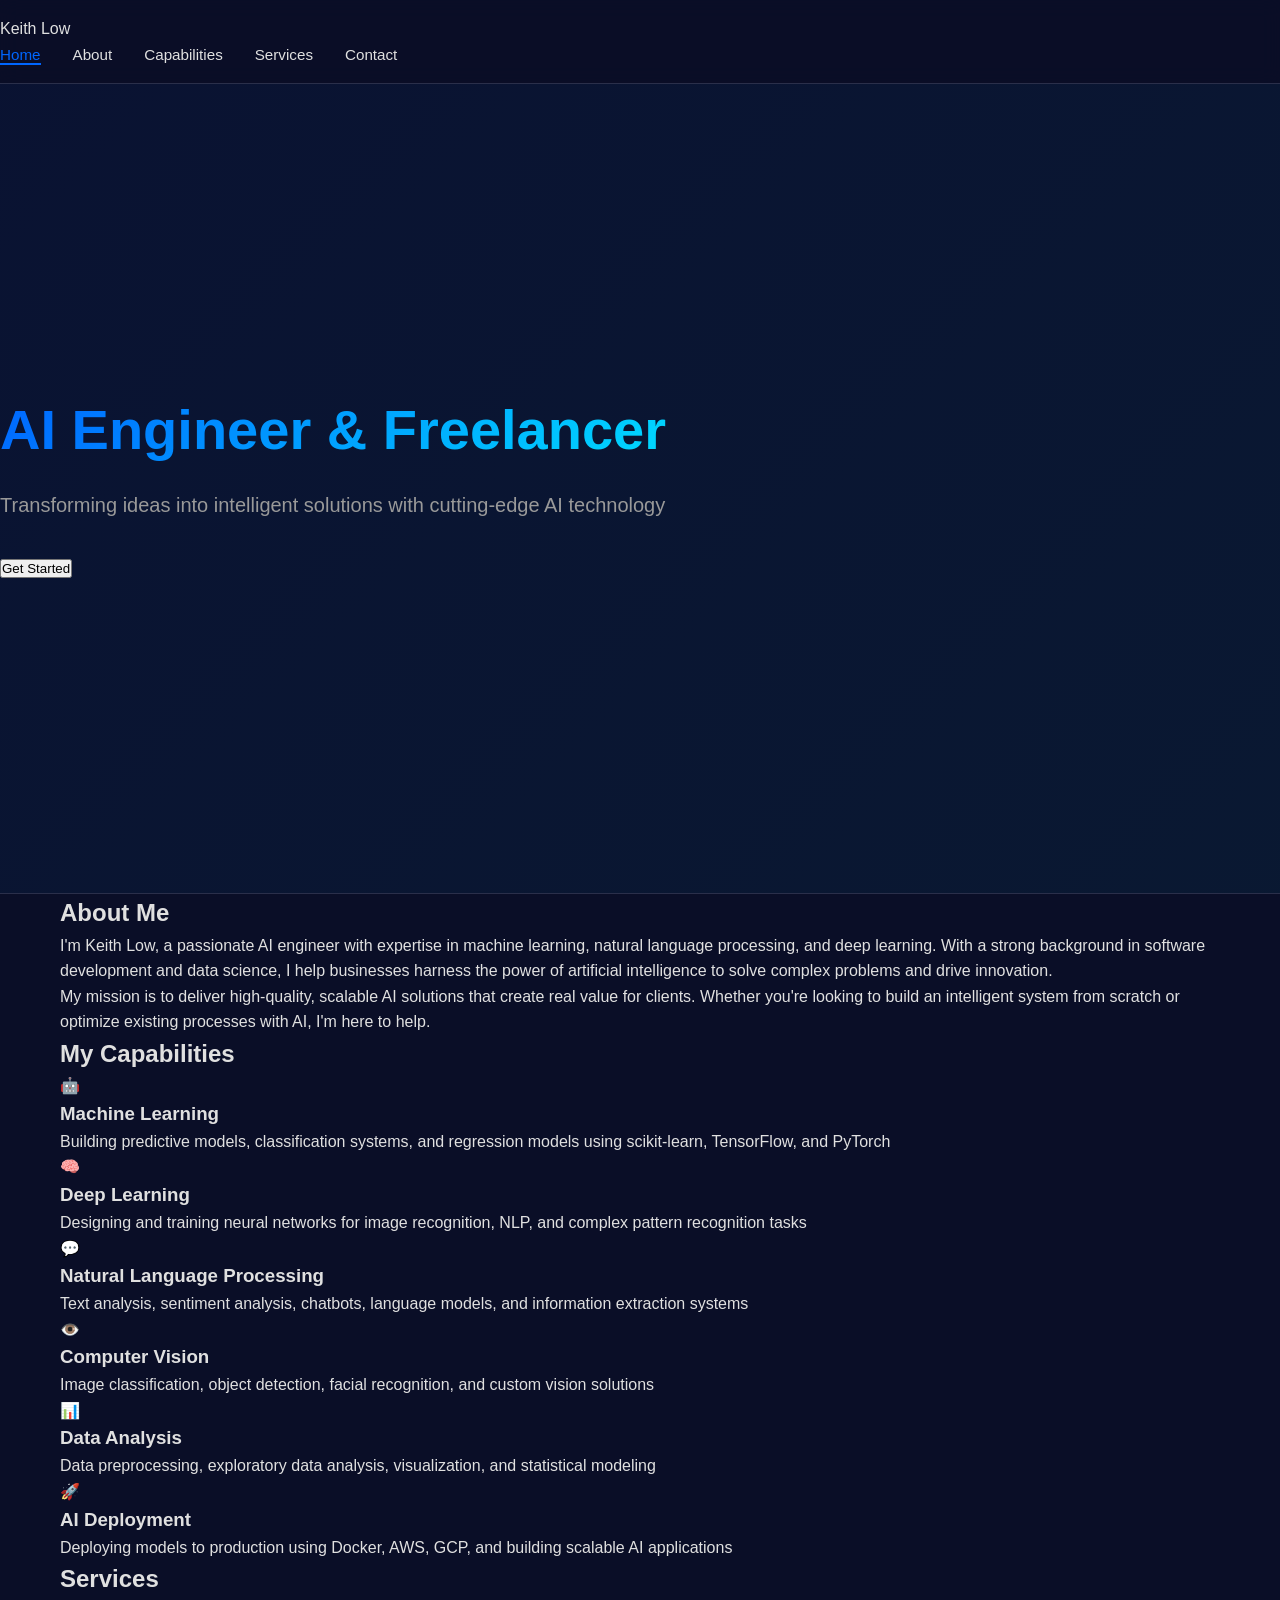
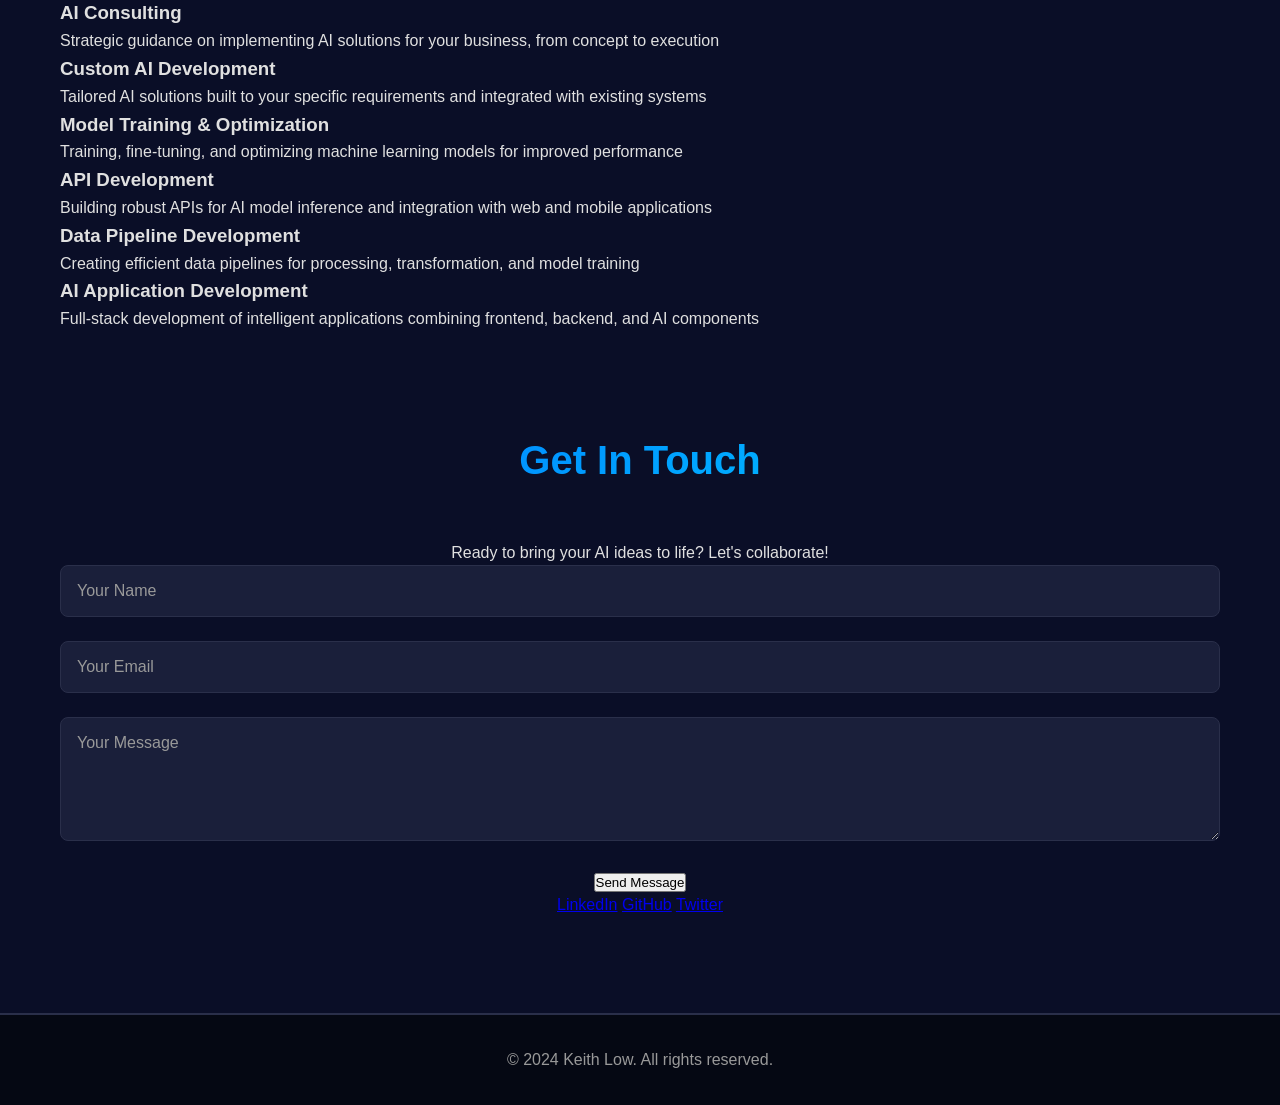
==== commit a5686c45: "task-5: Create a website for keithlowdev.com Created files based on ticket requirements." ====
--- a/index.html
+++ b/index.html
@@ -3,222 +3,143 @@
 <head>
     <meta charset="UTF-8">
     <meta name="viewport" content="width=device-width, initial-scale=1.0">
-    <title>Keith Low - AI Engineering & Smart Solutions</title>
+    <title>Keith Low - AI Engineer & Freelancer</title>
     <link rel="stylesheet" href="styles.css">
     <link rel="preconnect" href="https://fonts.googleapis.com">
     <link rel="preconnect" href="https://fonts.gstatic.com" crossorigin>
-    <link href="https://fonts.googleapis.com/css2?family=Inter:wght@300;400;500;600;700&family=JetBrains+Mono:wght@400;600&display=swap" rel="stylesheet">
+    <link href="https://fonts.googleapis.com/css2?family=Poppins:wght@300;400;600;700&display=swap" rel="stylesheet">
 </head>
 <body>
-    <!-- Navigation -->
-    <nav class="navbar">
+    <header class="header">
+        <nav class="navbar">
+            <div class="nav-container">
+                <div class="logo">Keith Low</div>
+                <ul class="nav-menu">
+                    <li><a href="#home" class="nav-link">Home</a></li>
+                    <li><a href="#about" class="nav-link">About</a></li>
+                    <li><a href="#capabilities" class="nav-link">Capabilities</a></li>
+                    <li><a href="#services" class="nav-link">Services</a></li>
+                    <li><a href="#contact" class="nav-link">Contact</a></li>
+                </ul>
+            </div>
+        </nav>
+    </header>
+
+    <section id="home" class="hero">
+        <div class="hero-content">
+            <h1 class="hero-title">AI Engineer & Freelancer</h1>
+            <p class="hero-subtitle">Transforming ideas into intelligent solutions with cutting-edge AI technology</p>
+            <button class="cta-button" onclick="document.getElementById('contact').scrollIntoView({behavior: 'smooth'})">Get Started</button>
+        </div>
+        <div class="hero-background"></div>
+    </section>
+
+    <section id="about" class="about">
         <div class="container">
-            <div class="nav-brand">Keith Low</div>
-            <ul class="nav-menu">
-                <li><a href="#hero">Home</a></li>
-                <li><a href="#expertise">Expertise</a></li>
-                <li><a href="#projects">Projects</a></li>
-                <li><a href="#contact">Contact</a></li>
-            </ul>
+            <h2 class="section-title">About Me</h2>
+            <div class="about-content">
+                <p>I'm Keith Low, a passionate AI engineer with expertise in machine learning, natural language processing, and deep learning. With a strong background in software development and data science, I help businesses harness the power of artificial intelligence to solve complex problems and drive innovation.</p>
+                <p>My mission is to deliver high-quality, scalable AI solutions that create real value for clients. Whether you're looking to build an intelligent system from scratch or optimize existing processes with AI, I'm here to help.</p>
+            </div>
         </div>
-    </nav>
+    </section>
 
-    <!-- Hero Section -->
-    <section id="hero" class="hero">
+    <section id="capabilities" class="capabilities">
         <div class="container">
-            <div class="hero-content">
-                <h1 class="hero-title">AI Engineering & Intelligent Solutions</h1>
-                <p class="hero-subtitle">I build smart systems that leverage artificial intelligence to solve complex business problems and drive measurable results.</p>
-                <div class="hero-cta">
-                    <a href="#projects" class="btn btn-primary">View My Work</a>
-                    <a href="#contact" class="btn btn-secondary">Get In Touch</a>
+            <h2 class="section-title">My Capabilities</h2>
+            <div class="capabilities-grid">
+                <div class="capability-card">
+                    <div class="capability-icon">🤖</div>
+                    <h3>Machine Learning</h3>
+                    <p>Building predictive models, classification systems, and regression models using scikit-learn, TensorFlow, and PyTorch</p>
                 </div>
-            </div>
-            <div class="hero-visual">
-                <div class="ai-visualization">
-                    <div class="node"></div>
-                    <div class="node"></div>
-                    <div class="node"></div>
-                    <div class="node"></div>
+                <div class="capability-card">
+                    <div class="capability-icon">🧠</div>
+                    <h3>Deep Learning</h3>
+                    <p>Designing and training neural networks for image recognition, NLP, and complex pattern recognition tasks</p>
+                </div>
+                <div class="capability-card">
+                    <div class="capability-icon">💬</div>
+                    <h3>Natural Language Processing</h3>
+                    <p>Text analysis, sentiment analysis, chatbots, language models, and information extraction systems</p>
+                </div>
+                <div class="capability-card">
+                    <div class="capability-icon">👁️</div>
+                    <h3>Computer Vision</h3>
+                    <p>Image classification, object detection, facial recognition, and custom vision solutions</p>
+                </div>
+                <div class="capability-card">
+                    <div class="capability-icon">📊</div>
+                    <h3>Data Analysis</h3>
+                    <p>Data preprocessing, exploratory data analysis, visualization, and statistical modeling</p>
+                </div>
+                <div class="capability-card">
+                    <div class="capability-icon">🚀</div>
+                    <h3>AI Deployment</h3>
+                    <p>Deploying models to production using Docker, AWS, GCP, and building scalable AI applications</p>
                 </div>
             </div>
         </div>
     </section>
 
-    <!-- Expertise Section -->
-    <section id="expertise" class="expertise">
+    <section id="services" class="services">
         <div class="container">
-            <h2>AI Engineering Expertise</h2>
-            <div class="expertise-grid">
-                <div class="expertise-card">
-                    <div class="expertise-icon">🤖</div>
-                    <h3>Machine Learning</h3>
-                    <p>Building predictive models and classification systems that extract insights from data and automate decision-making processes.</p>
+            <h2 class="section-title">Services</h2>
+            <div class="services-grid">
+                <div class="service-card">
+                    <h3>AI Consulting</h3>
+                    <p>Strategic guidance on implementing AI solutions for your business, from concept to execution</p>
                 </div>
-                <div class="expertise-card">
-                    <div class="expertise-icon">🧠</div>
-                    <h3>LLM Integration</h3>
-                    <p>Leveraging large language models for natural language processing, content generation, and intelligent conversational systems.</p>
+                <div class="service-card">
+                    <h3>Custom AI Development</h3>
+                    <p>Tailored AI solutions built to your specific requirements and integrated with existing systems</p>
                 </div>
-                <div class="expertise-card">
-                    <div class="expertise-icon">🔍</div>
-                    <h3>Data Analysis</h3>
-                    <p>Transforming raw data into actionable intelligence through exploratory analysis, visualization, and statistical modeling.</p>
+                <div class="service-card">
+                    <h3>Model Training & Optimization</h3>
+                    <p>Training, fine-tuning, and optimizing machine learning models for improved performance</p>
                 </div>
-                <div class="expertise-card">
-                    <div class="expertise-icon">⚡</div>
-                    <h3>AI Architecture</h3>
-                    <p>Designing scalable AI systems and pipelines that integrate seamlessly with existing infrastructure and workflows.</p>
+                <div class="service-card">
+                    <h3>API Development</h3>
+                    <p>Building robust APIs for AI model inference and integration with web and mobile applications</p>
                 </div>
-                <div class="expertise-card">
-                    <div class="expertise-icon">🎯</div>
-                    <h3>Smart Automation</h3>
-                    <p>Creating intelligent automation solutions that reduce manual effort, improve accuracy, and accelerate business processes.</p>
+                <div class="service-card">
+                    <h3>Data Pipeline Development</h3>
+                    <p>Creating efficient data pipelines for processing, transformation, and model training</p>
                 </div>
-                <div class="expertise-card">
-                    <div class="expertise-icon">📊</div>
-                    <h3>AI Strategy</h3>
-                    <p>Consulting on AI adoption, identifying opportunities for intelligent solutions, and building roadmaps for AI transformation.</p>
+                <div class="service-card">
+                    <h3>AI Application Development</h3>
+                    <p>Full-stack development of intelligent applications combining frontend, backend, and AI components</p>
                 </div>
             </div>
         </div>
     </section>
 
-    <!-- Projects Section -->
-    <section id="projects" class="projects">
+    <section id="contact" class="contact">
         <div class="container">
-            <h2>Featured AI Projects</h2>
-            <div class="projects-grid">
-                <div class="project-card">
-                    <div class="project-header">
-                        <h3>Intelligent Document Processing</h3>
-                        <span class="project-tag">NLP • LLM • Automation</span>
-                    </div>
-                    <p class="project-description">Built an AI-powered document analysis system that automatically extracts, classifies, and processes information from unstructured documents. Uses advanced NLP and LLM capabilities to reduce manual processing time by 85%.</p>
-                    <div class="project-impact">
-                        <strong>Business Impact:</strong> Processes 10,000+ documents monthly with 98% accuracy
-                    </div>
+            <h2 class="section-title">Get In Touch</h2>
+            <p class="contact-intro">Ready to bring your AI ideas to life? Let's collaborate!</p>
+            <form class="contact-form" id="contactForm">
+                <div class="form-group">
+                    <input type="text" placeholder="Your Name" required>
                 </div>
-
-                <div class="project-card">
-                    <div class="project-header">
-                        <h3>Predictive Analytics Engine</h3>
-                        <span class="project-tag">ML • Data Science • Python</span>
-                    </div>
-                    <p class="project-description">Developed machine learning models to forecast business metrics and identify patterns in complex datasets. Implemented feature engineering, model selection, and hyperparameter optimization for optimal performance.</p>
-                    <div class="project-impact">
-                        <strong>Business Impact:</strong> Achieved 92% prediction accuracy, enabling data-driven decision making
-                    </div>
+                <div class="form-group">
+                    <input type="email" placeholder="Your Email" required>
                 </div>
-
-                <div class="project-card">
-                    <div class="project-header">
-                        <h3>Conversational AI Chatbot</h3>
-                        <span class="project-tag">LLM • Chatbot • Integration</span>
-                    </div>
-                    <p class="project-description">Created an intelligent conversational system powered by advanced language models. Features context awareness, multi-turn conversations, and seamless integration with existing customer support infrastructure.</p>
-                    <div class="project-impact">
-                        <strong>Business Impact:</strong> Handles 60% of support queries autonomously, 24/7 availability
-                    </div>
+                <div class="form-group">
+                    <textarea placeholder="Your Message" rows="5" required></textarea>
                 </div>
-
-                <div class="project-card">
-                    <div class="project-header">
-                        <h3>Computer Vision Solution</h3>
-                        <span class="project-tag">CV • Deep Learning • Real-time</span>
-                    </div>
-                    <p class="project-description">Built a real-time computer vision system for quality control and object detection. Leveraged deep learning models to identify defects and anomalies with high precision and minimal false positives.</p>
-                    <div class="project-impact">
-                        <strong>Business Impact:</strong> Real-time processing at 30 FPS with 96% accuracy
-                    </div>
-                </div>
-
-                <div class="project-card">
-                    <div class="project-header">
-                        <h3>Recommendation Engine</h3>
-                        <span class="project-tag">ML • Algorithms • Personalization</span>
-                    </div>
-                    <p class="project-description">Engineered a personalized recommendation system using collaborative filtering and content-based algorithms. Optimized for user engagement and business metrics while maintaining scalability.</p>
-                    <div class="project-impact">
-                        <strong>Business Impact:</strong> 35% increase in user engagement, 28% boost in conversions
-                    </div>
-                </div>
-
-                <div class="project-card">
-                    <div class="project-header">
-                        <h3>Anomaly Detection System</h3>
-                        <span class="project-tag">Unsupervised Learning • Monitoring</span>
-                    </div>
-                    <p class="project-description">Implemented an unsupervised machine learning system for real-time anomaly detection in operational data. Identifies unusual patterns and potential issues before they impact business operations.</p>
-                    <div class="project-impact">
-                        <strong>Business Impact:</strong> Detects issues 40% faster, reduces downtime by 50%
-                    </div>
-                </div>
+                <button type="submit" class="submit-button">Send Message</button>
+            </form>
+            <div class="social-links">
+                <a href="https://linkedin.com" target="_blank" class="social-link">LinkedIn</a>
+                <a href="https://github.com" target="_blank" class="social-link">GitHub</a>
+                <a href="https://twitter.com" target="_blank" class="social-link">Twitter</a>
             </div>
         </div>
     </section>
 
-    <!-- Why AI Section -->
-    <section class="why-ai">
-        <div class="container">
-            <h2>Why AI for Your Business?</h2>
-            <div class="benefits-grid">
-                <div class="benefit">
-                    <div class="benefit-number">1</div>
-                    <h4>Automation at Scale</h4>
-                    <p>Eliminate repetitive tasks and scale operations without proportional cost increases. AI works 24/7 to handle routine processes.</p>
-                </div>
-                <div class="benefit">
-                    <div class="benefit-number">2</div>
-                    <h4>Data-Driven Insights</h4>
-                    <p>Transform raw data into actionable intelligence. Make decisions based on patterns and predictions, not intuition.</p>
-                </div>
-                <div class="benefit">
-                    <div class="benefit-number">3</div>
-                    <h4>Competitive Advantage</h4>
-                    <p>Stay ahead of the curve with intelligent solutions that competitors haven't implemented yet.</p>
-                </div>
-                <div class="benefit">
-                    <div class="benefit-number">4</div>
-                    <h4>Cost Reduction</h4>
-                    <p>Reduce operational costs, minimize errors, and improve efficiency. ROI manifests quickly in most implementations.</p>
-                </div>
-            </div>
-        </div>
-    </section>
-
-    <!-- Contact Section -->
-    <section id="contact" class="contact">
-        <div class="container">
-            <h2>Let's Build Something Intelligent</h2>
-            <p class="contact-subtitle">Ready to leverage AI to solve your business challenges? Let's talk about how intelligent solutions can drive results for your organization.</p>
-            <div class="contact-form-wrapper">
-                <form class="contact-form" id="contactForm">
-                    <div class="form-group">
-                        <input type="text" placeholder="Your Name" required>
-                    </div>
-                    <div class="form-group">
-                        <input type="email" placeholder="Your Email" required>
-                    </div>
-                    <div class="form-group">
-                        <textarea placeholder="Tell me about your project or challenge" rows="5" required></textarea>
-                    </div>
-                    <button type="submit" class="btn btn-primary">Send Message</button>
-                </form>
-            </div>
-            <div class="contact-links">
-                <a href="mailto:contact@keithlowdev.com" class="contact-link">Email</a>
-                <a href="https://linkedin.com/in/keithlowdev" class="contact-link" target="_blank">LinkedIn</a>
-                <a href="https://github.com/keithlowdev" class="contact-link" target="_blank">GitHub</a>
-            </div>
-        </div>
-    </section>
-
-    <!-- Footer -->
     <footer class="footer">
-        <div class="container">
-            <p>&copy; 2024 Keith Low. AI Engineering & Smart Solutions. All rights reserved.</p>
-        </div>
+        <p>&copy; 2024 Keith Low. All rights reserved.</p>
     </footer>
 
     <script src="script.js"></script>
--- a/styles.css
+++ b/styles.css
@@ -0,0 +1,509 @@
+* {
+    margin: 0;
+    padding: 0;
+    box-sizing: border-box;
+}
+
+:root {
+    --primary-color: #0066ff;
+    --secondary-color: #00d9ff;
+    --dark-bg: #0a0e27;
+    --darker-bg: #050813;
+    --card-bg: #1a1f3a;
+    --text-primary: #e0e0e0;
+    --text-secondary: #999;
+    --border-color: #2a2f4a;
+    --accent: #ff006e;
+}
+
+body {
+    font-family: 'Inter', sans-serif;
+    background-color: var(--dark-bg);
+    color: var(--text-primary);
+    line-height: 1.6;
+    overflow-x: hidden;
+}
+
+.container {
+    max-width: 1200px;
+    margin: 0 auto;
+    padding: 0 20px;
+}
+
+/* Navigation */
+.navbar {
+    background-color: rgba(10, 14, 39, 0.8);
+    backdrop-filter: blur(10px);
+    border-bottom: 1px solid var(--border-color);
+    position: sticky;
+    top: 0;
+    z-index: 100;
+    padding: 1rem 0;
+}
+
+.navbar .container {
+    display: flex;
+    justify-content: space-between;
+    align-items: center;
+}
+
+.nav-brand {
+    font-size: 1.5rem;
+    font-weight: 700;
+    background: linear-gradient(135deg, var(--primary-color), var(--secondary-color));
+    -webkit-background-clip: text;
+    -webkit-text-fill-color: transparent;
+    background-clip: text;
+}
+
+.nav-menu {
+    display: flex;
+    list-style: none;
+    gap: 2rem;
+}
+
+.nav-menu a {
+    color: var(--text-primary);
+    text-decoration: none;
+    transition: color 0.3s ease;
+    font-size: 0.95rem;
+}
+
+.nav-menu a:hover {
+    color: var(--primary-color);
+}
+
+/* Hero Section */
+.hero {
+    min-height: 90vh;
+    display: flex;
+    align-items: center;
+    padding: 4rem 0;
+    background: linear-gradient(135deg, rgba(0, 102, 255, 0.05) 0%, rgba(0, 217, 255, 0.05) 100%);
+    border-bottom: 1px solid var(--border-color);
+}
+
+.hero .container {
+    display: grid;
+    grid-template-columns: 1fr 1fr;
+    align-items: center;
+    gap: 4rem;
+}
+
+.hero-title {
+    font-size: 3.5rem;
+    font-weight: 700;
+    line-height: 1.2;
+    margin-bottom: 1.5rem;
+    background: linear-gradient(135deg, var(--primary-color), var(--secondary-color));
+    -webkit-background-clip: text;
+    -webkit-text-fill-color: transparent;
+    background-clip: text;
+}
+
+.hero-subtitle {
+    font-size: 1.25rem;
+    color: var(--text-secondary);
+    margin-bottom: 2rem;
+    line-height: 1.8;
+}
+
+.hero-cta {
+    display: flex;
+    gap: 1rem;
+    flex-wrap: wrap;
+}
+
+.btn {
+    padding: 0.75rem 1.75rem;
+    border: 2px solid var(--primary-color);
+    border-radius: 0.5rem;
+    font-weight: 600;
+    cursor: pointer;
+    transition: all 0.3s ease;
+    text-decoration: none;
+    display: inline-block;
+    font-size: 1rem;
+}
+
+.btn-primary {
+    background-color: var(--primary-color);
+    color: white;
+}
+
+.btn-primary:hover {
+    background-color: transparent;
+    color: var(--primary-color);
+    box-shadow: 0 0 20px rgba(0, 102, 255, 0.3);
+}
+
+.btn-secondary {
+    background-color: transparent;
+    color: var(--secondary-color);
+    border-color: var(--secondary-color);
+}
+
+.btn-secondary:hover {
+    background-color: var(--secondary-color);
+    color: var(--dark-bg);
+    box-shadow: 0 0 20px rgba(0, 217, 255, 0.3);
+}
+
+/* AI Visualization */
+.ai-visualization {
+    position: relative;
+    height: 400px;
+    display: flex;
+    align-items: center;
+    justify-content: center;
+}
+
+.node {
+    position: absolute;
+    width: 80px;
+    height: 80px;
+    border-radius: 50%;
+    background: radial-gradient(circle, rgba(0, 102, 255, 0.3), rgba(0, 102, 255, 0.05));
+    border: 2px solid var(--primary-color);
+    animation: float 3s ease-in-out infinite;
+}
+
+.node:nth-child(1) {
+    animation-delay: 0s;
+    top: 20%;
+    left: 20%;
+}
+
+.node:nth-child(2) {
+    animation-delay: 0.5s;
+    top: 20%;
+    right: 20%;
+}
+
+.node:nth-child(3) {
+    animation-delay: 1s;
+    bottom: 20%;
+    left: 20%;
+}
+
+.node:nth-child(4) {
+    animation-delay: 1.5s;
+    bottom: 20%;
+    right: 20%;
+}
+
+@keyframes float {
+    0%, 100% {
+        transform: translateY(0px);
+        box-shadow: 0 0 20px rgba(0, 102, 255, 0.2);
+    }
+    50% {
+        transform: translateY(-20px);
+        box-shadow: 0 0 40px rgba(0, 102, 255, 0.4);
+    }
+}
+
+/* Expertise Section */
+.expertise {
+    padding: 6rem 0;
+    background-color: var(--darker-bg);
+    border-bottom: 1px solid var(--border-color);
+}
+
+.expertise h2,
+.projects h2,
+.why-ai h2,
+.contact h2 {
+    font-size: 2.5rem;
+    margin-bottom: 3rem;
+    text-align: center;
+    background: linear-gradient(135deg, var(--primary-color), var(--secondary-color));
+    -webkit-background-clip: text;
+    -webkit-text-fill-color: transparent;
+    background-clip: text;
+}
+
+.expertise-grid {
+    display: grid;
+    grid-template-columns: repeat(auto-fit, minmax(300px, 1fr));
+    gap: 2rem;
+}
+
+.expertise-card {
+    background: linear-gradient(135deg, rgba(26, 31, 58, 0.8), rgba(26, 31, 58, 0.5));
+    border: 1px solid var(--border-color);
+    border-radius: 1rem;
+    padding: 2rem;
+    transition: all 0.3s ease;
+}
+
+.expertise-card:hover {
+    border-color: var(--primary-color);
+    box-shadow: 0 8px 32px rgba(0, 102, 255, 0.15);
+    transform: translateY(-5px);
+}
+
+.expertise-icon {
+    font-size: 2.5rem;
+    margin-bottom: 1rem;
+}
+
+.expertise-card h3 {
+    font-size: 1.25rem;
+    margin-bottom: 1rem;
+    color: var(--primary-color);
+}
+
+.expertise-card p {
+    color: var(--text-secondary);
+    line-height: 1.8;
+}
+
+/* Projects Section */
+.projects {
+    padding: 6rem 0;
+    border-bottom: 1px solid var(--border-color);
+}
+
+.projects-grid {
+    display: grid;
+    grid-template-columns: repeat(auto-fit, minmax(350px, 1fr));
+    gap: 2rem;
+}
+
+.project-card {
+    background: linear-gradient(135deg, rgba(26, 31, 58, 0.8), rgba(26, 31, 58, 0.5));
+    border: 1px solid var(--border-color);
+    border-radius: 1rem;
+    padding: 2rem;
+    transition: all 0.3s ease;
+    display: flex;
+    flex-direction: column;
+}
+
+.project-card:hover {
+    border-color: var(--secondary-color);
+    box-shadow: 0 12px 48px rgba(0, 217, 255, 0.2);
+    transform: translateY(-8px);
+}
+
+.project-header {
+    display: flex;
+    justify-content: space-between;
+    align-items: flex-start;
+    margin-bottom: 1rem;
+    gap: 1rem;
+}
+
+.project-header h3 {
+    font-size: 1.3rem;
+    color: var(--secondary-color);
+    flex: 1;
+}
+
+.project-tag {
+    background: rgba(0, 102, 255, 0.15);
+    color: var(--primary-color);
+    padding: 0.25rem 0.75rem;
+    border-radius: 0.25rem;
+    font-size: 0.75rem;
+    font-weight: 600;
+    white-space: nowrap;
+}
+
+.project-description {
+    color: var(--text-secondary);
+    margin-bottom: 1.5rem;
+    flex: 1;
+    line-height: 1.8;
+}
+
+.project-impact {
+    background: rgba(0, 102, 255, 0.1);
+    border-left: 3px solid var(--primary-color);
+    padding: 1rem;
+    border-radius: 0.5rem;
+    color: var(--text-primary);
+    font-size: 0.95rem;
+}
+
+.project-impact strong {
+    color: var(--secondary-color);
+}
+
+/* Why AI Section */
+.why-ai {
+    padding: 6rem 0;
+    background-color: var(--darker-bg);
+    border-bottom: 1px solid var(--border-color);
+}
+
+.benefits-grid {
+    display: grid;
+    grid-template-columns: repeat(auto-fit, minmax(250px, 1fr));
+    gap: 2rem;
+}
+
+.benefit {
+    text-align: center;
+    padding: 2rem;
+}
+
+.benefit-number {
+    display: flex;
+    align-items: center;
+    justify-content: center;
+    width: 60px;
+    height: 60px;
+    background: linear-gradient(135deg, var(--primary-color), var(--secondary-color));
+    color: white;
+    font-size: 1.75rem;
+    font-weight: 700;
+    border-radius: 50%;
+    margin: 0 auto 1.5rem;
+}
+
+.benefit h4 {
+    font-size: 1.2rem;
+    margin-bottom: 0.75rem;
+    color: var(--primary-color);
+}
+
+.benefit p {
+    color: var(--text-secondary);
+    line-height: 1.8;
+}
+
+/* Contact Section */
+.contact {
+    padding: 6rem 0;
+    text-align: center;
+    border-bottom: 1px solid var(--border-color);
+}
+
+.contact-subtitle {
+    font-size: 1.1rem;
+    color: var(--text-secondary);
+    max-width: 600px;
+    margin: 1.5rem auto 3rem;
+    line-height: 1.8;
+}
+
+.contact-form-wrapper {
+    max-width: 600px;
+    margin: 0 auto 3rem;
+}
+
+.contact-form {
+    display: flex;
+    flex-direction: column;
+    gap: 1.5rem;
+}
+
+.form-group {
+    text-align: left;
+}
+
+.form-group input,
+.form-group textarea {
+    width: 100%;
+    padding: 1rem;
+    background: var(--card-bg);
+    border: 1px solid var(--border-color);
+    border-radius: 0.5rem;
+    color: var(--text-primary);
+    font-family: 'Inter', sans-serif;
+    font-size: 1rem;
+    transition: border-color 0.3s ease;
+}
+
+.form-group input:focus,
+.form-group textarea:focus {
+    outline: none;
+    border-color: var(--primary-color);
+    box-shadow: 0 0 10px rgba(0, 102, 255, 0.2);
+}
+
+.form-group input::placeholder,
+.form-group textarea::placeholder {
+    color: var(--text-secondary);
+}
+
+.contact-form button {
+    align-self: center;
+}
+
+.contact-links {
+    display: flex;
+    justify-content: center;
+    gap: 2rem;
+    flex-wrap: wrap;
+}
+
+.contact-link {
+    color: var(--primary-color);
+    text-decoration: none;
+    font-weight: 600;
+    transition: all 0.3s ease;
+    display: inline-block;
+}
+
+.contact-link:hover {
+    color: var(--secondary-color);
+    transform: translateY(-2px);
+}
+
+/* Footer */
+.footer {
+    background-color: var(--darker-bg);
+    border-top: 1px solid var(--border-color);
+    padding: 2rem 0;
+    text-align: center;
+    color: var(--text-secondary);
+}
+
+/* Responsive */
+@media (max-width: 768px) {
+    .hero .container {
+        grid-template-columns: 1fr;
+    }
+
+    .hero-title {
+        font-size: 2rem;
+    }
+
+    .hero-subtitle {
+        font-size: 1rem;
+    }
+
+    .nav-menu {
+        gap: 1rem;
+    }
+
+    .nav-menu a {
+        font-size: 0.85rem;
+    }
+
+    .expertise h2,
+    .projects h2,
+    .why-ai h2,
+    .contact h2 {
+        font-size: 2rem;
+    }
+
+    .ai-visualization {
+        display: none;
+    }
+
+    .projects-grid {
+        grid-template-columns: 1fr;
+    }
+
+    .benefit {
+        padding: 1rem;
+    }
+
+    .contact-links {
+        gap: 1rem;
+    }
+}
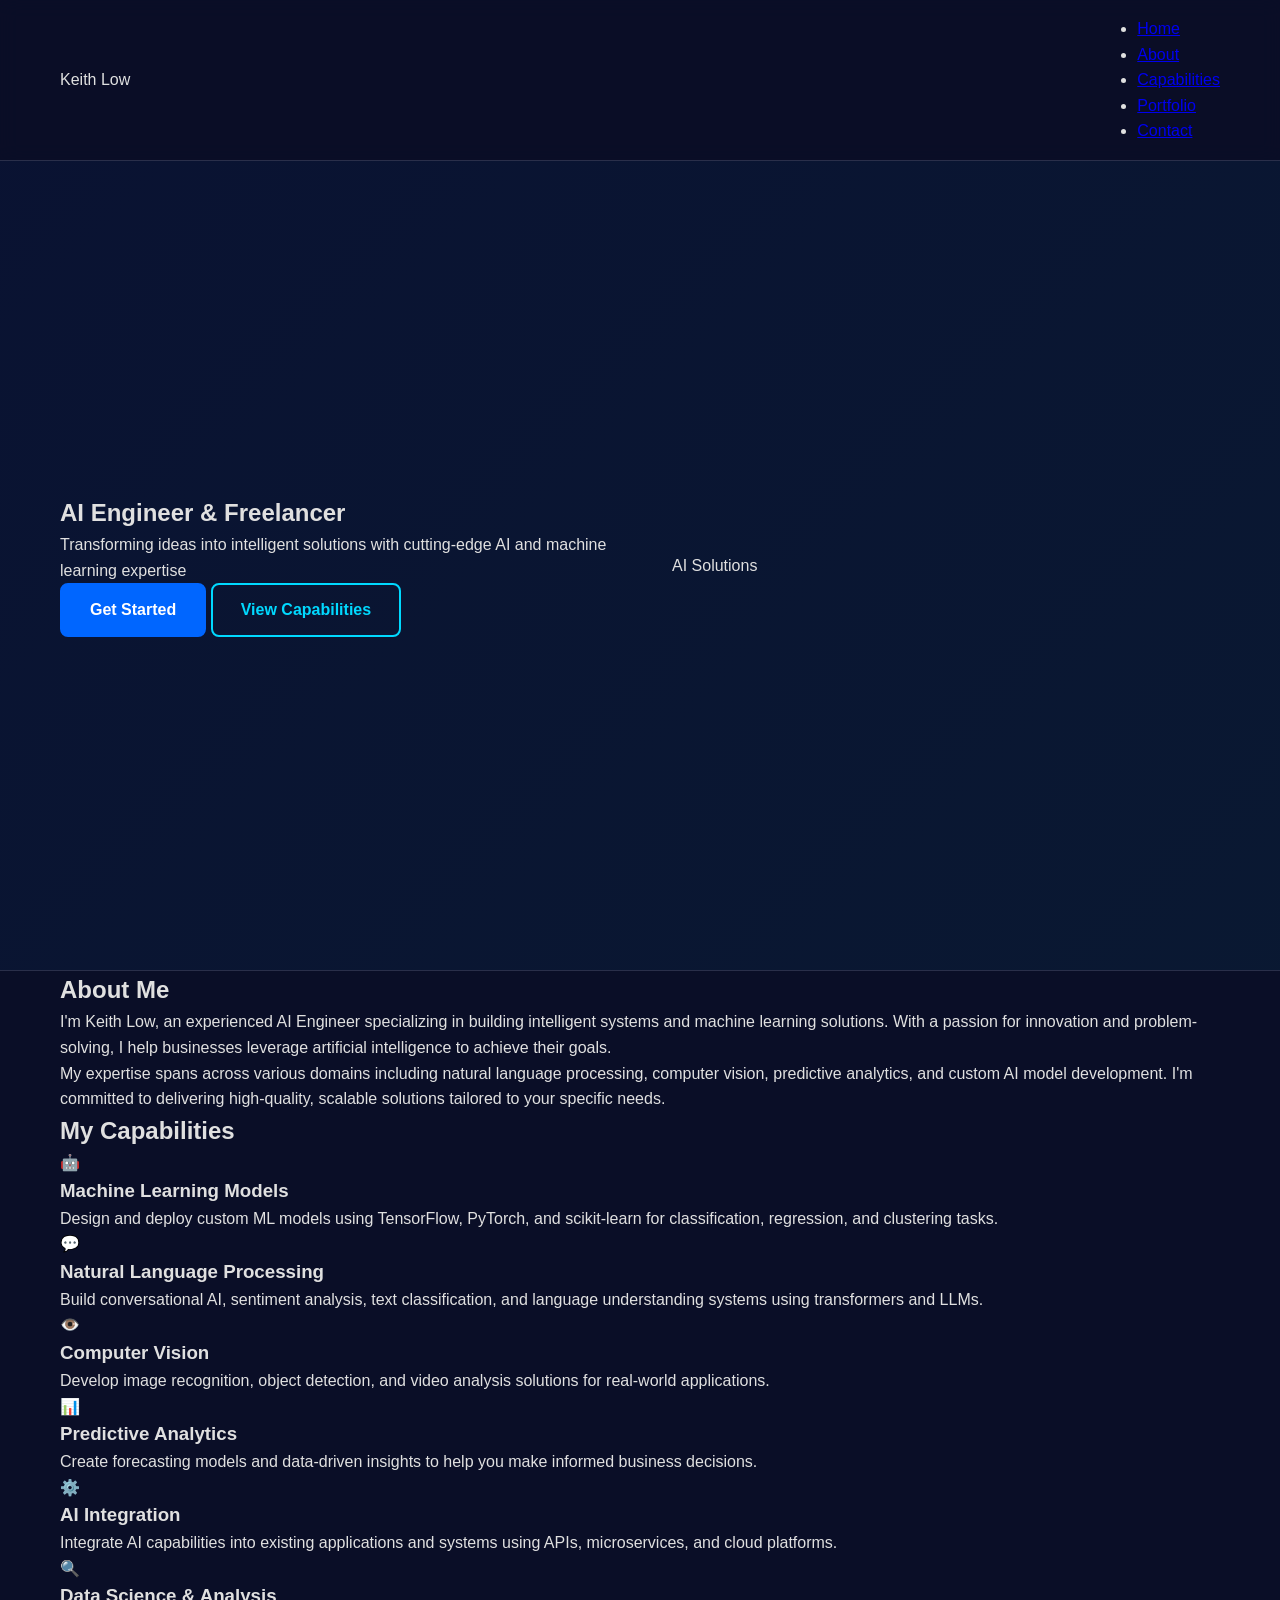
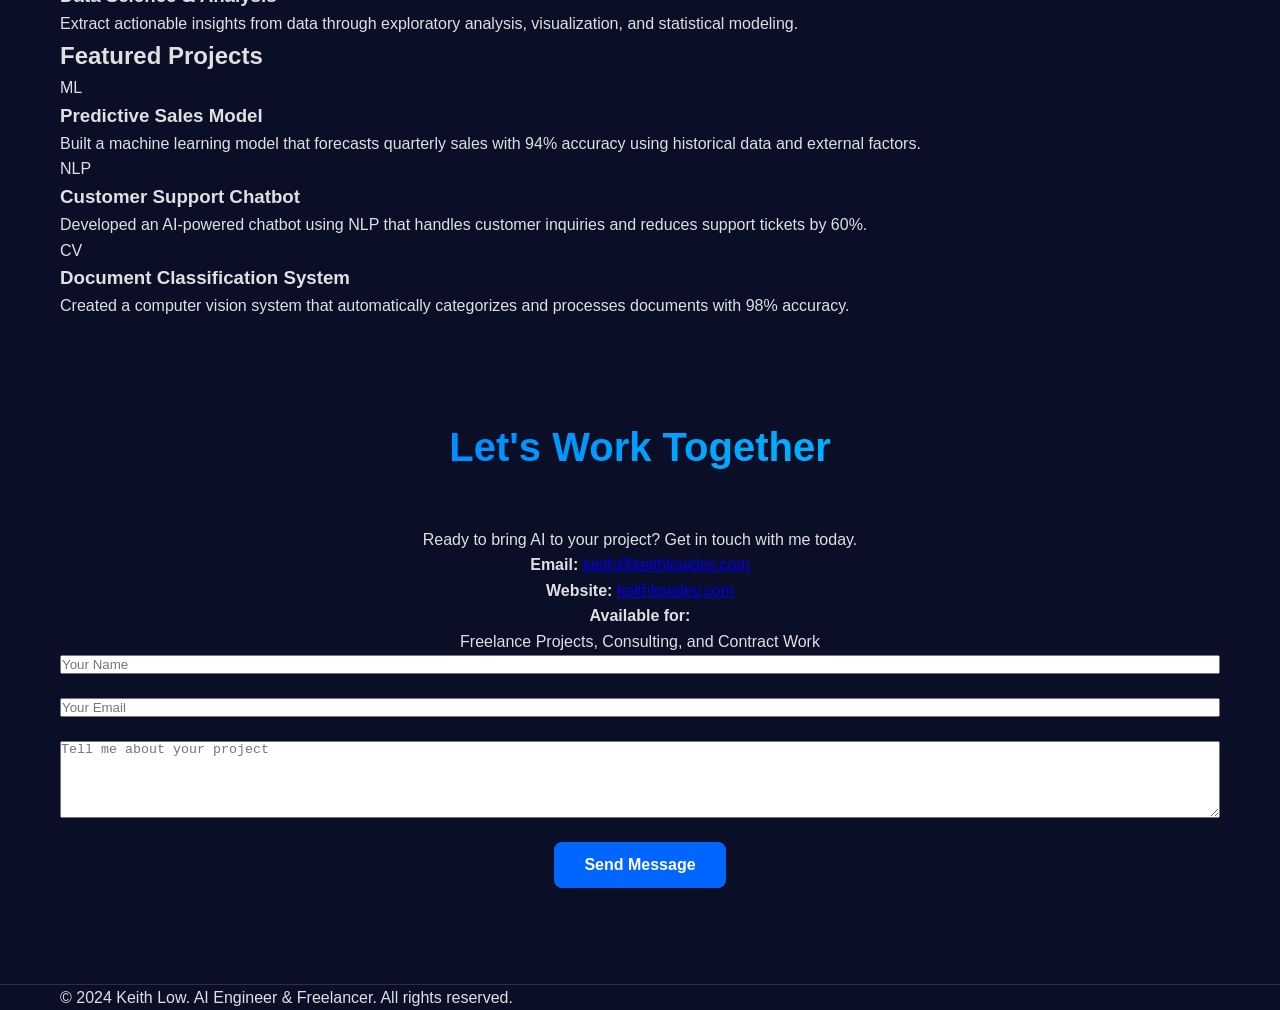
==== commit 7a4ceea7: "task-6: Create a website for keithlowdev.com Created files based on ticket requirements." ====
--- a/index.html
+++ b/index.html
@@ -3,112 +3,108 @@
 <head>
     <meta charset="UTF-8">
     <meta name="viewport" content="width=device-width, initial-scale=1.0">
-    <title>Keith Low - AI Engineer & Freelancer</title>
+    <title>Keith Low - AI Engineer Freelancer</title>
     <link rel="stylesheet" href="styles.css">
     <link rel="preconnect" href="https://fonts.googleapis.com">
     <link rel="preconnect" href="https://fonts.gstatic.com" crossorigin>
     <link href="https://fonts.googleapis.com/css2?family=Poppins:wght@300;400;600;700&display=swap" rel="stylesheet">
 </head>
 <body>
-    <header class="header">
-        <nav class="navbar">
-            <div class="nav-container">
-                <div class="logo">Keith Low</div>
-                <ul class="nav-menu">
-                    <li><a href="#home" class="nav-link">Home</a></li>
-                    <li><a href="#about" class="nav-link">About</a></li>
-                    <li><a href="#capabilities" class="nav-link">Capabilities</a></li>
-                    <li><a href="#services" class="nav-link">Services</a></li>
-                    <li><a href="#contact" class="nav-link">Contact</a></li>
-                </ul>
-            </div>
-        </nav>
-    </header>
+    <nav class="navbar">
+        <div class="container">
+            <div class="logo">Keith Low</div>
+            <ul class="nav-links">
+                <li><a href="#home">Home</a></li>
+                <li><a href="#about">About</a></li>
+                <li><a href="#capabilities">Capabilities</a></li>
+                <li><a href="#portfolio">Portfolio</a></li>
+                <li><a href="#contact">Contact</a></li>
+            </ul>
+        </div>
+    </nav>
 
     <section id="home" class="hero">
-        <div class="hero-content">
-            <h1 class="hero-title">AI Engineer & Freelancer</h1>
-            <p class="hero-subtitle">Transforming ideas into intelligent solutions with cutting-edge AI technology</p>
-            <button class="cta-button" onclick="document.getElementById('contact').scrollIntoView({behavior: 'smooth'})">Get Started</button>
+        <div class="container">
+            <div class="hero-content">
+                <h1>AI Engineer & Freelancer</h1>
+                <p>Transforming ideas into intelligent solutions with cutting-edge AI and machine learning expertise</p>
+                <div class="cta-buttons">
+                    <a href="#contact" class="btn btn-primary">Get Started</a>
+                    <a href="#capabilities" class="btn btn-secondary">View Capabilities</a>
+                </div>
+            </div>
+            <div class="hero-image">
+                <div class="floating-card">AI Solutions</div>
+            </div>
         </div>
-        <div class="hero-background"></div>
     </section>
 
     <section id="about" class="about">
         <div class="container">
-            <h2 class="section-title">About Me</h2>
+            <h2>About Me</h2>
             <div class="about-content">
-                <p>I'm Keith Low, a passionate AI engineer with expertise in machine learning, natural language processing, and deep learning. With a strong background in software development and data science, I help businesses harness the power of artificial intelligence to solve complex problems and drive innovation.</p>
-                <p>My mission is to deliver high-quality, scalable AI solutions that create real value for clients. Whether you're looking to build an intelligent system from scratch or optimize existing processes with AI, I'm here to help.</p>
+                <p>I'm Keith Low, an experienced AI Engineer specializing in building intelligent systems and machine learning solutions. With a passion for innovation and problem-solving, I help businesses leverage artificial intelligence to achieve their goals.</p>
+                <p>My expertise spans across various domains including natural language processing, computer vision, predictive analytics, and custom AI model development. I'm committed to delivering high-quality, scalable solutions tailored to your specific needs.</p>
             </div>
         </div>
     </section>
 
     <section id="capabilities" class="capabilities">
         <div class="container">
-            <h2 class="section-title">My Capabilities</h2>
+            <h2>My Capabilities</h2>
             <div class="capabilities-grid">
                 <div class="capability-card">
                     <div class="capability-icon">🤖</div>
-                    <h3>Machine Learning</h3>
-                    <p>Building predictive models, classification systems, and regression models using scikit-learn, TensorFlow, and PyTorch</p>
-                </div>
-                <div class="capability-card">
-                    <div class="capability-icon">🧠</div>
-                    <h3>Deep Learning</h3>
-                    <p>Designing and training neural networks for image recognition, NLP, and complex pattern recognition tasks</p>
+                    <h3>Machine Learning Models</h3>
+                    <p>Design and deploy custom ML models using TensorFlow, PyTorch, and scikit-learn for classification, regression, and clustering tasks.</p>
                 </div>
                 <div class="capability-card">
                     <div class="capability-icon">💬</div>
                     <h3>Natural Language Processing</h3>
-                    <p>Text analysis, sentiment analysis, chatbots, language models, and information extraction systems</p>
+                    <p>Build conversational AI, sentiment analysis, text classification, and language understanding systems using transformers and LLMs.</p>
                 </div>
                 <div class="capability-card">
                     <div class="capability-icon">👁️</div>
                     <h3>Computer Vision</h3>
-                    <p>Image classification, object detection, facial recognition, and custom vision solutions</p>
+                    <p>Develop image recognition, object detection, and video analysis solutions for real-world applications.</p>
                 </div>
                 <div class="capability-card">
                     <div class="capability-icon">📊</div>
-                    <h3>Data Analysis</h3>
-                    <p>Data preprocessing, exploratory data analysis, visualization, and statistical modeling</p>
+                    <h3>Predictive Analytics</h3>
+                    <p>Create forecasting models and data-driven insights to help you make informed business decisions.</p>
                 </div>
                 <div class="capability-card">
-                    <div class="capability-icon">🚀</div>
-                    <h3>AI Deployment</h3>
-                    <p>Deploying models to production using Docker, AWS, GCP, and building scalable AI applications</p>
+                    <div class="capability-icon">⚙️</div>
+                    <h3>AI Integration</h3>
+                    <p>Integrate AI capabilities into existing applications and systems using APIs, microservices, and cloud platforms.</p>
+                </div>
+                <div class="capability-card">
+                    <div class="capability-icon">🔍</div>
+                    <h3>Data Science & Analysis</h3>
+                    <p>Extract actionable insights from data through exploratory analysis, visualization, and statistical modeling.</p>
                 </div>
             </div>
         </div>
     </section>
 
-    <section id="services" class="services">
+    <section id="portfolio" class="portfolio">
         <div class="container">
-            <h2 class="section-title">Services</h2>
-            <div class="services-grid">
-                <div class="service-card">
-                    <h3>AI Consulting</h3>
-                    <p>Strategic guidance on implementing AI solutions for your business, from concept to execution</p>
+            <h2>Featured Projects</h2>
+            <div class="portfolio-grid">
+                <div class="portfolio-card">
+                    <div class="portfolio-image">ML</div>
+                    <h3>Predictive Sales Model</h3>
+                    <p>Built a machine learning model that forecasts quarterly sales with 94% accuracy using historical data and external factors.</p>
                 </div>
-                <div class="service-card">
-                    <h3>Custom AI Development</h3>
-                    <p>Tailored AI solutions built to your specific requirements and integrated with existing systems</p>
+                <div class="portfolio-card">
+                    <div class="portfolio-image">NLP</div>
+                    <h3>Customer Support Chatbot</h3>
+                    <p>Developed an AI-powered chatbot using NLP that handles customer inquiries and reduces support tickets by 60%.</p>
                 </div>
-                <div class="service-card">
-                    <h3>Model Training & Optimization</h3>
-                    <p>Training, fine-tuning, and optimizing machine learning models for improved performance</p>
-                </div>
-                <div class="service-card">
-                    <h3>API Development</h3>
-                    <p>Building robust APIs for AI model inference and integration with web and mobile applications</p>
-                </div>
-                <div class="service-card">
-                    <h3>Data Pipeline Development</h3>
-                    <p>Creating efficient data pipelines for processing, transformation, and model training</p>
-                </div>
-                <div class="service-card">
-                    <h3>AI Application Development</h3>
-                    <p>Full-stack development of intelligent applications combining frontend, backend, and AI components</p>
+                <div class="portfolio-card">
+                    <div class="portfolio-image">CV</div>
+                    <h3>Document Classification System</h3>
+                    <p>Created a computer vision system that automatically categorizes and processes documents with 98% accuracy.</p>
                 </div>
             </div>
         </div>
@@ -116,30 +112,37 @@
 
     <section id="contact" class="contact">
         <div class="container">
-            <h2 class="section-title">Get In Touch</h2>
-            <p class="contact-intro">Ready to bring your AI ideas to life? Let's collaborate!</p>
-            <form class="contact-form" id="contactForm">
-                <div class="form-group">
+            <h2>Let's Work Together</h2>
+            <p class="contact-intro">Ready to bring AI to your project? Get in touch with me today.</p>
+            <div class="contact-content">
+                <div class="contact-info">
+                    <div class="info-item">
+                        <strong>Email:</strong>
+                        <a href="mailto:keith@keithlowdev.com">keith@keithlowdev.com</a>
+                    </div>
+                    <div class="info-item">
+                        <strong>Website:</strong>
+                        <a href="https://keithlowdev.com">keithlowdev.com</a>
+                    </div>
+                    <div class="info-item">
+                        <strong>Available for:</strong>
+                        <p>Freelance Projects, Consulting, and Contract Work</p>
+                    </div>
+                </div>
+                <form class="contact-form" id="contactForm">
                     <input type="text" placeholder="Your Name" required>
-                </div>
-                <div class="form-group">
                     <input type="email" placeholder="Your Email" required>
-                </div>
-                <div class="form-group">
-                    <textarea placeholder="Your Message" rows="5" required></textarea>
-                </div>
-                <button type="submit" class="submit-button">Send Message</button>
-            </form>
-            <div class="social-links">
-                <a href="https://linkedin.com" target="_blank" class="social-link">LinkedIn</a>
-                <a href="https://github.com" target="_blank" class="social-link">GitHub</a>
-                <a href="https://twitter.com" target="_blank" class="social-link">Twitter</a>
+                    <textarea placeholder="Tell me about your project" rows="5" required></textarea>
+                    <button type="submit" class="btn btn-primary">Send Message</button>
+                </form>
             </div>
         </div>
     </section>
 
-    <footer class="footer">
-        <p>&copy; 2024 Keith Low. All rights reserved.</p>
+    <footer>
+        <div class="container">
+            <p>&copy; 2024 Keith Low. AI Engineer & Freelancer. All rights reserved.</p>
+        </div>
     </footer>
 
     <script src="script.js"></script>
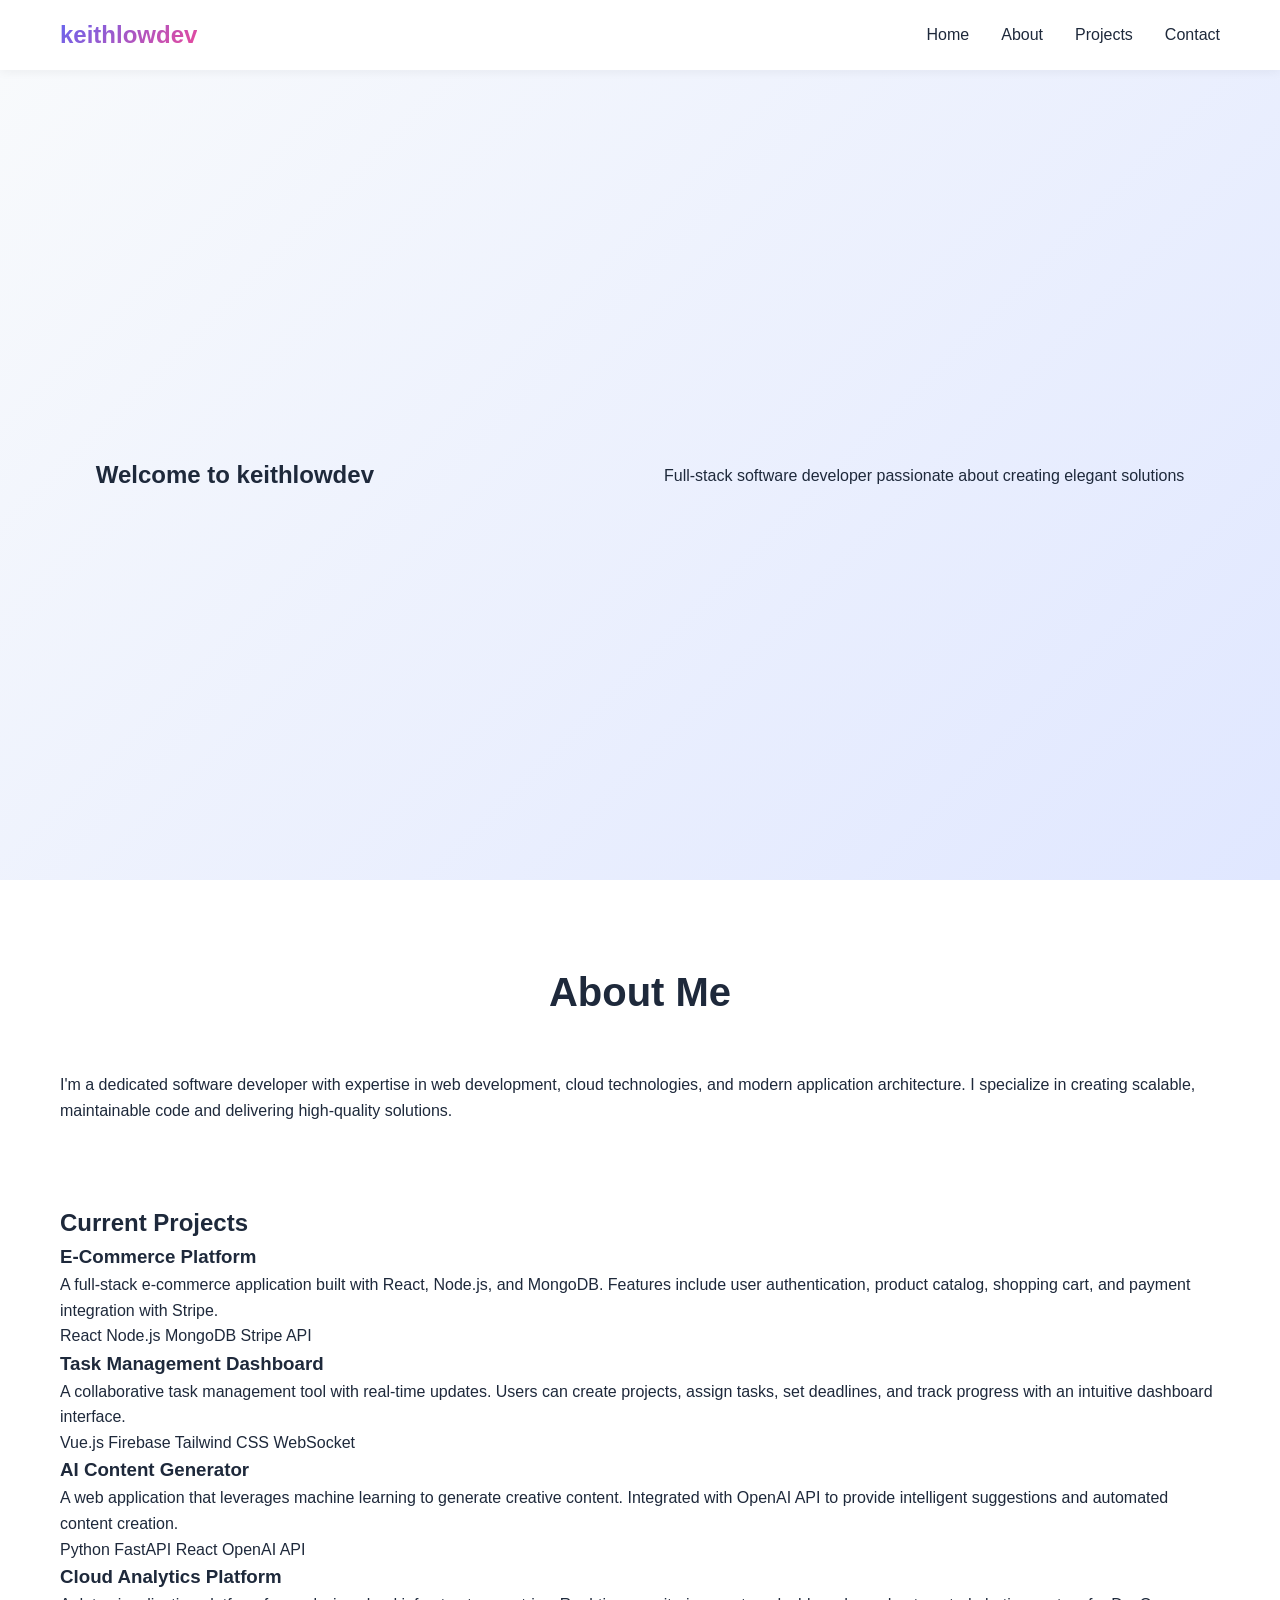
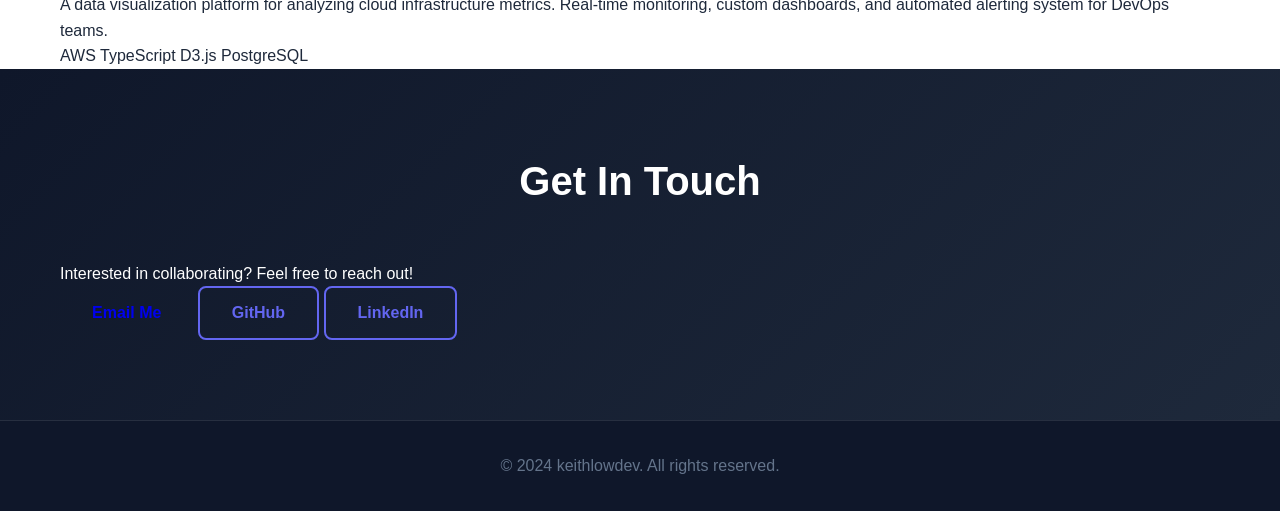
==== commit f0e6894b: "task-7: Update the website Created files based on ticket requirements." ====
--- a/index.html
+++ b/index.html
@@ -3,148 +3,107 @@
 <head>
     <meta charset="UTF-8">
     <meta name="viewport" content="width=device-width, initial-scale=1.0">
-    <title>Keith Low - AI Engineer Freelancer</title>
+    <title>Keith Low Dev - Software Developer</title>
     <link rel="stylesheet" href="styles.css">
-    <link rel="preconnect" href="https://fonts.googleapis.com">
-    <link rel="preconnect" href="https://fonts.gstatic.com" crossorigin>
-    <link href="https://fonts.googleapis.com/css2?family=Poppins:wght@300;400;600;700&display=swap" rel="stylesheet">
 </head>
 <body>
-    <nav class="navbar">
-        <div class="container">
-            <div class="logo">Keith Low</div>
-            <ul class="nav-links">
-                <li><a href="#home">Home</a></li>
-                <li><a href="#about">About</a></li>
-                <li><a href="#capabilities">Capabilities</a></li>
-                <li><a href="#portfolio">Portfolio</a></li>
-                <li><a href="#contact">Contact</a></li>
-            </ul>
-        </div>
-    </nav>
+    <header>
+        <nav class="navbar">
+            <div class="container">
+                <h1 class="logo">keithlowdev</h1>
+                <ul class="nav-links">
+                    <li><a href="#home">Home</a></li>
+                    <li><a href="#about">About</a></li>
+                    <li><a href="#projects">Projects</a></li>
+                    <li><a href="#contact">Contact</a></li>
+                </ul>
+            </div>
+        </nav>
+    </header>
 
-    <section id="home" class="hero">
-        <div class="container">
-            <div class="hero-content">
-                <h1>AI Engineer & Freelancer</h1>
-                <p>Transforming ideas into intelligent solutions with cutting-edge AI and machine learning expertise</p>
-                <div class="cta-buttons">
-                    <a href="#contact" class="btn btn-primary">Get Started</a>
-                    <a href="#capabilities" class="btn btn-secondary">View Capabilities</a>
+    <main>
+        <section id="home" class="hero">
+            <div class="container">
+                <h2>Welcome to keithlowdev</h2>
+                <p>Full-stack software developer passionate about creating elegant solutions</p>
+            </div>
+        </section>
+
+        <section id="about" class="about">
+            <div class="container">
+                <h2>About Me</h2>
+                <p>I'm a dedicated software developer with expertise in web development, cloud technologies, and modern application architecture. I specialize in creating scalable, maintainable code and delivering high-quality solutions.</p>
+            </div>
+        </section>
+
+        <section id="projects" class="projects">
+            <div class="container">
+                <h2>Current Projects</h2>
+                <div class="projects-grid">
+                    <div class="project-card">
+                        <h3>E-Commerce Platform</h3>
+                        <p>A full-stack e-commerce application built with React, Node.js, and MongoDB. Features include user authentication, product catalog, shopping cart, and payment integration with Stripe.</p>
+                        <div class="tech-stack">
+                            <span class="tech">React</span>
+                            <span class="tech">Node.js</span>
+                            <span class="tech">MongoDB</span>
+                            <span class="tech">Stripe API</span>
+                        </div>
+                    </div>
+
+                    <div class="project-card">
+                        <h3>Task Management Dashboard</h3>
+                        <p>A collaborative task management tool with real-time updates. Users can create projects, assign tasks, set deadlines, and track progress with an intuitive dashboard interface.</p>
+                        <div class="tech-stack">
+                            <span class="tech">Vue.js</span>
+                            <span class="tech">Firebase</span>
+                            <span class="tech">Tailwind CSS</span>
+                            <span class="tech">WebSocket</span>
+                        </div>
+                    </div>
+
+                    <div class="project-card">
+                        <h3>AI Content Generator</h3>
+                        <p>A web application that leverages machine learning to generate creative content. Integrated with OpenAI API to provide intelligent suggestions and automated content creation.</p>
+                        <div class="tech-stack">
+                            <span class="tech">Python</span>
+                            <span class="tech">FastAPI</span>
+                            <span class="tech">React</span>
+                            <span class="tech">OpenAI API</span>
+                        </div>
+                    </div>
+
+                    <div class="project-card">
+                        <h3>Cloud Analytics Platform</h3>
+                        <p>A data visualization platform for analyzing cloud infrastructure metrics. Real-time monitoring, custom dashboards, and automated alerting system for DevOps teams.</p>
+                        <div class="tech-stack">
+                            <span class="tech">AWS</span>
+                            <span class="tech">TypeScript</span>
+                            <span class="tech">D3.js</span>
+                            <span class="tech">PostgreSQL</span>
+                        </div>
+                    </div>
                 </div>
             </div>
-            <div class="hero-image">
-                <div class="floating-card">AI Solutions</div>
-            </div>
-        </div>
-    </section>
+        </section>
 
-    <section id="about" class="about">
-        <div class="container">
-            <h2>About Me</h2>
-            <div class="about-content">
-                <p>I'm Keith Low, an experienced AI Engineer specializing in building intelligent systems and machine learning solutions. With a passion for innovation and problem-solving, I help businesses leverage artificial intelligence to achieve their goals.</p>
-                <p>My expertise spans across various domains including natural language processing, computer vision, predictive analytics, and custom AI model development. I'm committed to delivering high-quality, scalable solutions tailored to your specific needs.</p>
-            </div>
-        </div>
-    </section>
-
-    <section id="capabilities" class="capabilities">
-        <div class="container">
-            <h2>My Capabilities</h2>
-            <div class="capabilities-grid">
-                <div class="capability-card">
-                    <div class="capability-icon">🤖</div>
-                    <h3>Machine Learning Models</h3>
-                    <p>Design and deploy custom ML models using TensorFlow, PyTorch, and scikit-learn for classification, regression, and clustering tasks.</p>
-                </div>
-                <div class="capability-card">
-                    <div class="capability-icon">💬</div>
-                    <h3>Natural Language Processing</h3>
-                    <p>Build conversational AI, sentiment analysis, text classification, and language understanding systems using transformers and LLMs.</p>
-                </div>
-                <div class="capability-card">
-                    <div class="capability-icon">👁️</div>
-                    <h3>Computer Vision</h3>
-                    <p>Develop image recognition, object detection, and video analysis solutions for real-world applications.</p>
-                </div>
-                <div class="capability-card">
-                    <div class="capability-icon">📊</div>
-                    <h3>Predictive Analytics</h3>
-                    <p>Create forecasting models and data-driven insights to help you make informed business decisions.</p>
-                </div>
-                <div class="capability-card">
-                    <div class="capability-icon">⚙️</div>
-                    <h3>AI Integration</h3>
-                    <p>Integrate AI capabilities into existing applications and systems using APIs, microservices, and cloud platforms.</p>
-                </div>
-                <div class="capability-card">
-                    <div class="capability-icon">🔍</div>
-                    <h3>Data Science & Analysis</h3>
-                    <p>Extract actionable insights from data through exploratory analysis, visualization, and statistical modeling.</p>
+        <section id="contact" class="contact">
+            <div class="container">
+                <h2>Get In Touch</h2>
+                <p>Interested in collaborating? Feel free to reach out!</p>
+                <div class="contact-links">
+                    <a href="mailto:contact@keithlowdev.com" class="btn">Email Me</a>
+                    <a href="https://github.com" class="btn btn-secondary">GitHub</a>
+                    <a href="https://linkedin.com" class="btn btn-secondary">LinkedIn</a>
                 </div>
             </div>
-        </div>
-    </section>
-
-    <section id="portfolio" class="portfolio">
-        <div class="container">
-            <h2>Featured Projects</h2>
-            <div class="portfolio-grid">
-                <div class="portfolio-card">
-                    <div class="portfolio-image">ML</div>
-                    <h3>Predictive Sales Model</h3>
-                    <p>Built a machine learning model that forecasts quarterly sales with 94% accuracy using historical data and external factors.</p>
-                </div>
-                <div class="portfolio-card">
-                    <div class="portfolio-image">NLP</div>
-                    <h3>Customer Support Chatbot</h3>
-                    <p>Developed an AI-powered chatbot using NLP that handles customer inquiries and reduces support tickets by 60%.</p>
-                </div>
-                <div class="portfolio-card">
-                    <div class="portfolio-image">CV</div>
-                    <h3>Document Classification System</h3>
-                    <p>Created a computer vision system that automatically categorizes and processes documents with 98% accuracy.</p>
-                </div>
-            </div>
-        </div>
-    </section>
-
-    <section id="contact" class="contact">
-        <div class="container">
-            <h2>Let's Work Together</h2>
-            <p class="contact-intro">Ready to bring AI to your project? Get in touch with me today.</p>
-            <div class="contact-content">
-                <div class="contact-info">
-                    <div class="info-item">
-                        <strong>Email:</strong>
-                        <a href="mailto:keith@keithlowdev.com">keith@keithlowdev.com</a>
-                    </div>
-                    <div class="info-item">
-                        <strong>Website:</strong>
-                        <a href="https://keithlowdev.com">keithlowdev.com</a>
-                    </div>
-                    <div class="info-item">
-                        <strong>Available for:</strong>
-                        <p>Freelance Projects, Consulting, and Contract Work</p>
-                    </div>
-                </div>
-                <form class="contact-form" id="contactForm">
-                    <input type="text" placeholder="Your Name" required>
-                    <input type="email" placeholder="Your Email" required>
-                    <textarea placeholder="Tell me about your project" rows="5" required></textarea>
-                    <button type="submit" class="btn btn-primary">Send Message</button>
-                </form>
-            </div>
-        </div>
-    </section>
+        </section>
+    </main>
 
     <footer>
         <div class="container">
-            <p>&copy; 2024 Keith Low. AI Engineer & Freelancer. All rights reserved.</p>
+            <p>&copy; 2024 keithlowdev. All rights reserved.</p>
         </div>
     </footer>
-
-    <script src="script.js"></script>
 </body>
 </html>
--- a/styles.css
+++ b/styles.css
@@ -5,21 +5,19 @@
 }
 
 :root {
-    --primary-color: #0066ff;
-    --secondary-color: #00d9ff;
-    --dark-bg: #0a0e27;
-    --darker-bg: #050813;
-    --card-bg: #1a1f3a;
-    --text-primary: #e0e0e0;
-    --text-secondary: #999;
-    --border-color: #2a2f4a;
-    --accent: #ff006e;
+    --primary-color: #6366f1;
+    --secondary-color: #ec4899;
+    --dark-bg: #0f172a;
+    --light-bg: #f8fafc;
+    --text-dark: #1e293b;
+    --text-light: #64748b;
+    --border-color: #e2e8f0;
+    --transition: all 0.3s ease;
 }
 
 body {
-    font-family: 'Inter', sans-serif;
-    background-color: var(--dark-bg);
-    color: var(--text-primary);
+    font-family: 'Poppins', sans-serif;
+    color: var(--text-dark);
     line-height: 1.6;
     overflow-x: hidden;
 }
@@ -32,22 +30,21 @@
 
 /* Navigation */
 .navbar {
-    background-color: rgba(10, 14, 39, 0.8);
-    backdrop-filter: blur(10px);
-    border-bottom: 1px solid var(--border-color);
+    background: white;
+    box-shadow: 0 2px 10px rgba(0, 0, 0, 0.05);
     position: sticky;
     top: 0;
     z-index: 100;
-    padding: 1rem 0;
 }
 
 .navbar .container {
     display: flex;
     justify-content: space-between;
     align-items: center;
-}
-
-.nav-brand {
+    padding: 1rem 20px;
+}
+
+.logo {
     font-size: 1.5rem;
     font-weight: 700;
     background: linear-gradient(135deg, var(--primary-color), var(--secondary-color));
@@ -56,454 +53,359 @@
     background-clip: text;
 }
 
-.nav-menu {
+.nav-links {
     display: flex;
     list-style: none;
     gap: 2rem;
 }
 
-.nav-menu a {
-    color: var(--text-primary);
+.nav-links a {
     text-decoration: none;
-    transition: color 0.3s ease;
-    font-size: 0.95rem;
-}
-
-.nav-menu a:hover {
+    color: var(--text-dark);
+    font-weight: 500;
+    transition: var(--transition);
+}
+
+.nav-links a:hover {
     color: var(--primary-color);
 }
 
 /* Hero Section */
 .hero {
+    padding: 100px 0;
+    background: linear-gradient(135deg, #f8fafc 0%, #e0e7ff 100%);
     min-height: 90vh;
     display: flex;
     align-items: center;
-    padding: 4rem 0;
-    background: linear-gradient(135deg, rgba(0, 102, 255, 0.05) 0%, rgba(0, 217, 255, 0.05) 100%);
-    border-bottom: 1px solid var(--border-color);
 }
 
 .hero .container {
     display: grid;
     grid-template-columns: 1fr 1fr;
+    gap: 3rem;
     align-items: center;
-    gap: 4rem;
-}
-
-.hero-title {
+}
+
+.hero-content h1 {
     font-size: 3.5rem;
-    font-weight: 700;
     line-height: 1.2;
-    margin-bottom: 1.5rem;
-    background: linear-gradient(135deg, var(--primary-color), var(--secondary-color));
-    -webkit-background-clip: text;
-    -webkit-text-fill-color: transparent;
-    background-clip: text;
-}
-
-.hero-subtitle {
+    margin-bottom: 1rem;
+    color: var(--text-dark);
+}
+
+.hero-content p {
     font-size: 1.25rem;
-    color: var(--text-secondary);
+    color: var(--text-light);
     margin-bottom: 2rem;
-    line-height: 1.8;
-}
-
-.hero-cta {
+    max-width: 500px;
+}
+
+.cta-buttons {
     display: flex;
     gap: 1rem;
     flex-wrap: wrap;
 }
 
 .btn {
-    padding: 0.75rem 1.75rem;
-    border: 2px solid var(--primary-color);
-    border-radius: 0.5rem;
+    padding: 12px 32px;
+    border-radius: 8px;
+    text-decoration: none;
     font-weight: 600;
+    transition: var(--transition);
+    border: none;
     cursor: pointer;
-    transition: all 0.3s ease;
-    text-decoration: none;
     display: inline-block;
     font-size: 1rem;
 }
 
 .btn-primary {
-    background-color: var(--primary-color);
+    background: linear-gradient(135deg, var(--primary-color), var(--secondary-color));
     color: white;
 }
 
 .btn-primary:hover {
-    background-color: transparent;
+    transform: translateY(-2px);
+    box-shadow: 0 10px 25px rgba(99, 102, 241, 0.3);
+}
+
+.btn-secondary {
+    background: transparent;
     color: var(--primary-color);
-    box-shadow: 0 0 20px rgba(0, 102, 255, 0.3);
-}
-
-.btn-secondary {
-    background-color: transparent;
-    color: var(--secondary-color);
-    border-color: var(--secondary-color);
+    border: 2px solid var(--primary-color);
 }
 
 .btn-secondary:hover {
-    background-color: var(--secondary-color);
-    color: var(--dark-bg);
-    box-shadow: 0 0 20px rgba(0, 217, 255, 0.3);
-}
-
-/* AI Visualization */
-.ai-visualization {
-    position: relative;
-    height: 400px;
-    display: flex;
+    background: var(--primary-color);
+    color: white;
+}
+
+.hero-image {
+    display: flex;
+    justify-content: center;
     align-items: center;
-    justify-content: center;
-}
-
-.node {
-    position: absolute;
-    width: 80px;
-    height: 80px;
-    border-radius: 50%;
-    background: radial-gradient(circle, rgba(0, 102, 255, 0.3), rgba(0, 102, 255, 0.05));
-    border: 2px solid var(--primary-color);
+}
+
+.floating-card {
+    background: white;
+    padding: 40px;
+    border-radius: 15px;
+    box-shadow: 0 20px 50px rgba(0, 0, 0, 0.1);
+    font-size: 1.5rem;
+    font-weight: 600;
+    color: var(--primary-color);
     animation: float 3s ease-in-out infinite;
-}
-
-.node:nth-child(1) {
-    animation-delay: 0s;
-    top: 20%;
-    left: 20%;
-}
-
-.node:nth-child(2) {
-    animation-delay: 0.5s;
-    top: 20%;
-    right: 20%;
-}
-
-.node:nth-child(3) {
-    animation-delay: 1s;
-    bottom: 20%;
-    left: 20%;
-}
-
-.node:nth-child(4) {
-    animation-delay: 1.5s;
-    bottom: 20%;
-    right: 20%;
 }
 
 @keyframes float {
     0%, 100% {
         transform: translateY(0px);
-        box-shadow: 0 0 20px rgba(0, 102, 255, 0.2);
     }
     50% {
         transform: translateY(-20px);
-        box-shadow: 0 0 40px rgba(0, 102, 255, 0.4);
-    }
-}
-
-/* Expertise Section */
-.expertise {
-    padding: 6rem 0;
-    background-color: var(--darker-bg);
-    border-bottom: 1px solid var(--border-color);
-}
-
-.expertise h2,
-.projects h2,
-.why-ai h2,
+    }
+}
+
+/* About Section */
+.about {
+    padding: 80px 0;
+    background: white;
+}
+
+.about h2,
+.capabilities h2,
+.portfolio h2,
 .contact h2 {
     font-size: 2.5rem;
     margin-bottom: 3rem;
     text-align: center;
-    background: linear-gradient(135deg, var(--primary-color), var(--secondary-color));
-    -webkit-background-clip: text;
-    -webkit-text-fill-color: transparent;
-    background-clip: text;
-}
-
-.expertise-grid {
+    color: var(--text-dark);
+}
+
+.about-content {
+    max-width: 800px;
+    margin: 0 auto;
+    text-align: center;
+    font-size: 1.1rem;
+    color: var(--text-light);
+    line-height: 1.8;
+}
+
+.about-content p {
+    margin-bottom: 1.5rem;
+}
+
+/* Capabilities Section */
+.capabilities {
+    padding: 80px 0;
+    background: linear-gradient(135deg, #f8fafc 0%, #e0e7ff 100%);
+}
+
+.capabilities-grid {
     display: grid;
     grid-template-columns: repeat(auto-fit, minmax(300px, 1fr));
     gap: 2rem;
 }
 
-.expertise-card {
-    background: linear-gradient(135deg, rgba(26, 31, 58, 0.8), rgba(26, 31, 58, 0.5));
-    border: 1px solid var(--border-color);
-    border-radius: 1rem;
+.capability-card {
+    background: white;
     padding: 2rem;
-    transition: all 0.3s ease;
-}
-
-.expertise-card:hover {
+    border-radius: 12px;
+    box-shadow: 0 5px 15px rgba(0, 0, 0, 0.08);
+    transition: var(--transition);
+    text-align: center;
+}
+
+.capability-card:hover {
+    transform: translateY(-10px);
+    box-shadow: 0 15px 40px rgba(0, 0, 0, 0.15);
+}
+
+.capability-icon {
+    font-size: 3rem;
+    margin-bottom: 1rem;
+}
+
+.capability-card h3 {
+    font-size: 1.3rem;
+    margin-bottom: 1rem;
+    color: var(--text-dark);
+}
+
+.capability-card p {
+    color: var(--text-light);
+    line-height: 1.6;
+}
+
+/* Portfolio Section */
+.portfolio {
+    padding: 80px 0;
+    background: white;
+}
+
+.portfolio-grid {
+    display: grid;
+    grid-template-columns: repeat(auto-fit, minmax(300px, 1fr));
+    gap: 2rem;
+}
+
+.portfolio-card {
+    background: white;
+    border: 2px solid var(--border-color);
+    border-radius: 12px;
+    overflow: hidden;
+    transition: var(--transition);
+}
+
+.portfolio-card:hover {
     border-color: var(--primary-color);
-    box-shadow: 0 8px 32px rgba(0, 102, 255, 0.15);
-    transform: translateY(-5px);
-}
-
-.expertise-icon {
-    font-size: 2.5rem;
-    margin-bottom: 1rem;
-}
-
-.expertise-card h3 {
-    font-size: 1.25rem;
-    margin-bottom: 1rem;
-    color: var(--primary-color);
-}
-
-.expertise-card p {
-    color: var(--text-secondary);
-    line-height: 1.8;
-}
-
-/* Projects Section */
-.projects {
-    padding: 6rem 0;
-    border-bottom: 1px solid var(--border-color);
-}
-
-.projects-grid {
-    display: grid;
-    grid-template-columns: repeat(auto-fit, minmax(350px, 1fr));
-    gap: 2rem;
-}
-
-.project-card {
-    background: linear-gradient(135deg, rgba(26, 31, 58, 0.8), rgba(26, 31, 58, 0.5));
-    border: 1px solid var(--border-color);
-    border-radius: 1rem;
-    padding: 2rem;
-    transition: all 0.3s ease;
-    display: flex;
-    flex-direction: column;
-}
-
-.project-card:hover {
-    border-color: var(--secondary-color);
-    box-shadow: 0 12px 48px rgba(0, 217, 255, 0.2);
-    transform: translateY(-8px);
-}
-
-.project-header {
-    display: flex;
-    justify-content: space-between;
-    align-items: flex-start;
-    margin-bottom: 1rem;
-    gap: 1rem;
-}
-
-.project-header h3 {
-    font-size: 1.3rem;
-    color: var(--secondary-color);
-    flex: 1;
-}
-
-.project-tag {
-    background: rgba(0, 102, 255, 0.15);
-    color: var(--primary-color);
-    padding: 0.25rem 0.75rem;
-    border-radius: 0.25rem;
-    font-size: 0.75rem;
-    font-weight: 600;
-    white-space: nowrap;
-}
-
-.project-description {
-    color: var(--text-secondary);
-    margin-bottom: 1.5rem;
-    flex: 1;
-    line-height: 1.8;
-}
-
-.project-impact {
-    background: rgba(0, 102, 255, 0.1);
-    border-left: 3px solid var(--primary-color);
-    padding: 1rem;
-    border-radius: 0.5rem;
-    color: var(--text-primary);
-    font-size: 0.95rem;
-}
-
-.project-impact strong {
-    color: var(--secondary-color);
-}
-
-/* Why AI Section */
-.why-ai {
-    padding: 6rem 0;
-    background-color: var(--darker-bg);
-    border-bottom: 1px solid var(--border-color);
-}
-
-.benefits-grid {
-    display: grid;
-    grid-template-columns: repeat(auto-fit, minmax(250px, 1fr));
-    gap: 2rem;
-}
-
-.benefit {
-    text-align: center;
-    padding: 2rem;
-}
-
-.benefit-number {
+    box-shadow: 0 10px 30px rgba(99, 102, 241, 0.2);
+}
+
+.portfolio-image {
+    height: 200px;
+    background: linear-gradient(135deg, var(--primary-color), var(--secondary-color));
     display: flex;
     align-items: center;
     justify-content: center;
-    width: 60px;
-    height: 60px;
-    background: linear-gradient(135deg, var(--primary-color), var(--secondary-color));
-    color: white;
-    font-size: 1.75rem;
+    font-size: 2rem;
     font-weight: 700;
-    border-radius: 50%;
-    margin: 0 auto 1.5rem;
-}
-
-.benefit h4 {
-    font-size: 1.2rem;
-    margin-bottom: 0.75rem;
-    color: var(--primary-color);
-}
-
-.benefit p {
-    color: var(--text-secondary);
-    line-height: 1.8;
+    color: white;
+}
+
+.portfolio-card h3 {
+    padding: 1.5rem 1.5rem 0.5rem;
+    color: var(--text-dark);
+}
+
+.portfolio-card p {
+    padding: 0 1.5rem 1.5rem;
+    color: var(--text-light);
 }
 
 /* Contact Section */
 .contact {
-    padding: 6rem 0;
+    padding: 80px 0;
+    background: linear-gradient(135deg, #0f172a 0%, #1e293b 100%);
+    color: white;
+}
+
+.contact h2 {
+    color: white;
+}
+
+.contact-intro {
     text-align: center;
-    border-bottom: 1px solid var(--border-color);
-}
-
-.contact-subtitle {
     font-size: 1.1rem;
-    color: var(--text-secondary);
-    max-width: 600px;
-    margin: 1.5rem auto 3rem;
-    line-height: 1.8;
-}
-
-.contact-form-wrapper {
-    max-width: 600px;
-    margin: 0 auto 3rem;
+    color: #cbd5e1;
+    margin-bottom: 3rem;
+}
+
+.contact-content {
+    display: grid;
+    grid-template-columns: 1fr 1fr;
+    gap: 3rem;
+    max-width: 1000px;
+    margin: 0 auto;
+}
+
+.contact-info {
+    display: flex;
+    flex-direction: column;
+    gap: 2rem;
+}
+
+.info-item {
+    padding-bottom: 1.5rem;
+    border-bottom: 1px solid rgba(255, 255, 255, 0.1);
+}
+
+.info-item strong {
+    display: block;
+    margin-bottom: 0.5rem;
+    color: var(--primary-color);
+}
+
+.info-item a {
+    color: #cbd5e1;
+    text-decoration: none;
+    transition: var(--transition);
+}
+
+.info-item a:hover {
+    color: var(--primary-color);
+}
+
+.info-item p {
+    color: #cbd5e1;
 }
 
 .contact-form {
     display: flex;
     flex-direction: column;
-    gap: 1.5rem;
-}
-
-.form-group {
-    text-align: left;
-}
-
-.form-group input,
-.form-group textarea {
-    width: 100%;
-    padding: 1rem;
-    background: var(--card-bg);
-    border: 1px solid var(--border-color);
-    border-radius: 0.5rem;
-    color: var(--text-primary);
-    font-family: 'Inter', sans-serif;
+    gap: 1rem;
+}
+
+.contact-form input,
+.contact-form textarea {
+    padding: 12px;
+    border: 1px solid rgba(255, 255, 255, 0.2);
+    border-radius: 8px;
+    background: rgba(255, 255, 255, 0.05);
+    color: white;
+    font-family: 'Poppins', sans-serif;
     font-size: 1rem;
-    transition: border-color 0.3s ease;
-}
-
-.form-group input:focus,
-.form-group textarea:focus {
+}
+
+.contact-form input::placeholder,
+.contact-form textarea::placeholder {
+    color: #94a3b8;
+}
+
+.contact-form input:focus,
+.contact-form textarea:focus {
     outline: none;
+    background: rgba(255, 255, 255, 0.1);
     border-color: var(--primary-color);
-    box-shadow: 0 0 10px rgba(0, 102, 255, 0.2);
-}
-
-.form-group input::placeholder,
-.form-group textarea::placeholder {
-    color: var(--text-secondary);
-}
-
-.contact-form button {
-    align-self: center;
-}
-
-.contact-links {
-    display: flex;
-    justify-content: center;
-    gap: 2rem;
-    flex-wrap: wrap;
-}
-
-.contact-link {
-    color: var(--primary-color);
-    text-decoration: none;
-    font-weight: 600;
-    transition: all 0.3s ease;
-    display: inline-block;
-}
-
-.contact-link:hover {
-    color: var(--secondary-color);
-    transform: translateY(-2px);
 }
 
 /* Footer */
-.footer {
-    background-color: var(--darker-bg);
-    border-top: 1px solid var(--border-color);
+footer {
+    background: #0f172a;
+    color: #64748b;
     padding: 2rem 0;
     text-align: center;
-    color: var(--text-secondary);
-}
-
-/* Responsive */
+    border-top: 1px solid rgba(255, 255, 255, 0.1);
+}
+
+/* Responsive Design */
 @media (max-width: 768px) {
-    .hero .container {
+    .hero .container,
+    .contact-content {
         grid-template-columns: 1fr;
     }
 
-    .hero-title {
-        font-size: 2rem;
-    }
-
-    .hero-subtitle {
-        font-size: 1rem;
-    }
-
-    .nav-menu {
+    .hero-content h1 {
+        font-size: 2.5rem;
+    }
+
+    .nav-links {
         gap: 1rem;
-    }
-
-    .nav-menu a {
-        font-size: 0.85rem;
-    }
-
-    .expertise h2,
-    .projects h2,
-    .why-ai h2,
+        font-size: 0.9rem;
+    }
+
+    .about h2,
+    .capabilities h2,
+    .portfolio h2,
     .contact h2 {
         font-size: 2rem;
     }
 
-    .ai-visualization {
-        display: none;
-    }
-
-    .projects-grid {
-        grid-template-columns: 1fr;
-    }
-
-    .benefit {
-        padding: 1rem;
-    }
-
-    .contact-links {
-        gap: 1rem;
+    .cta-buttons {
+        flex-direction: column;
+    }
+
+    .btn {
+        width: 100%;
+        text-align: center;
     }
 }
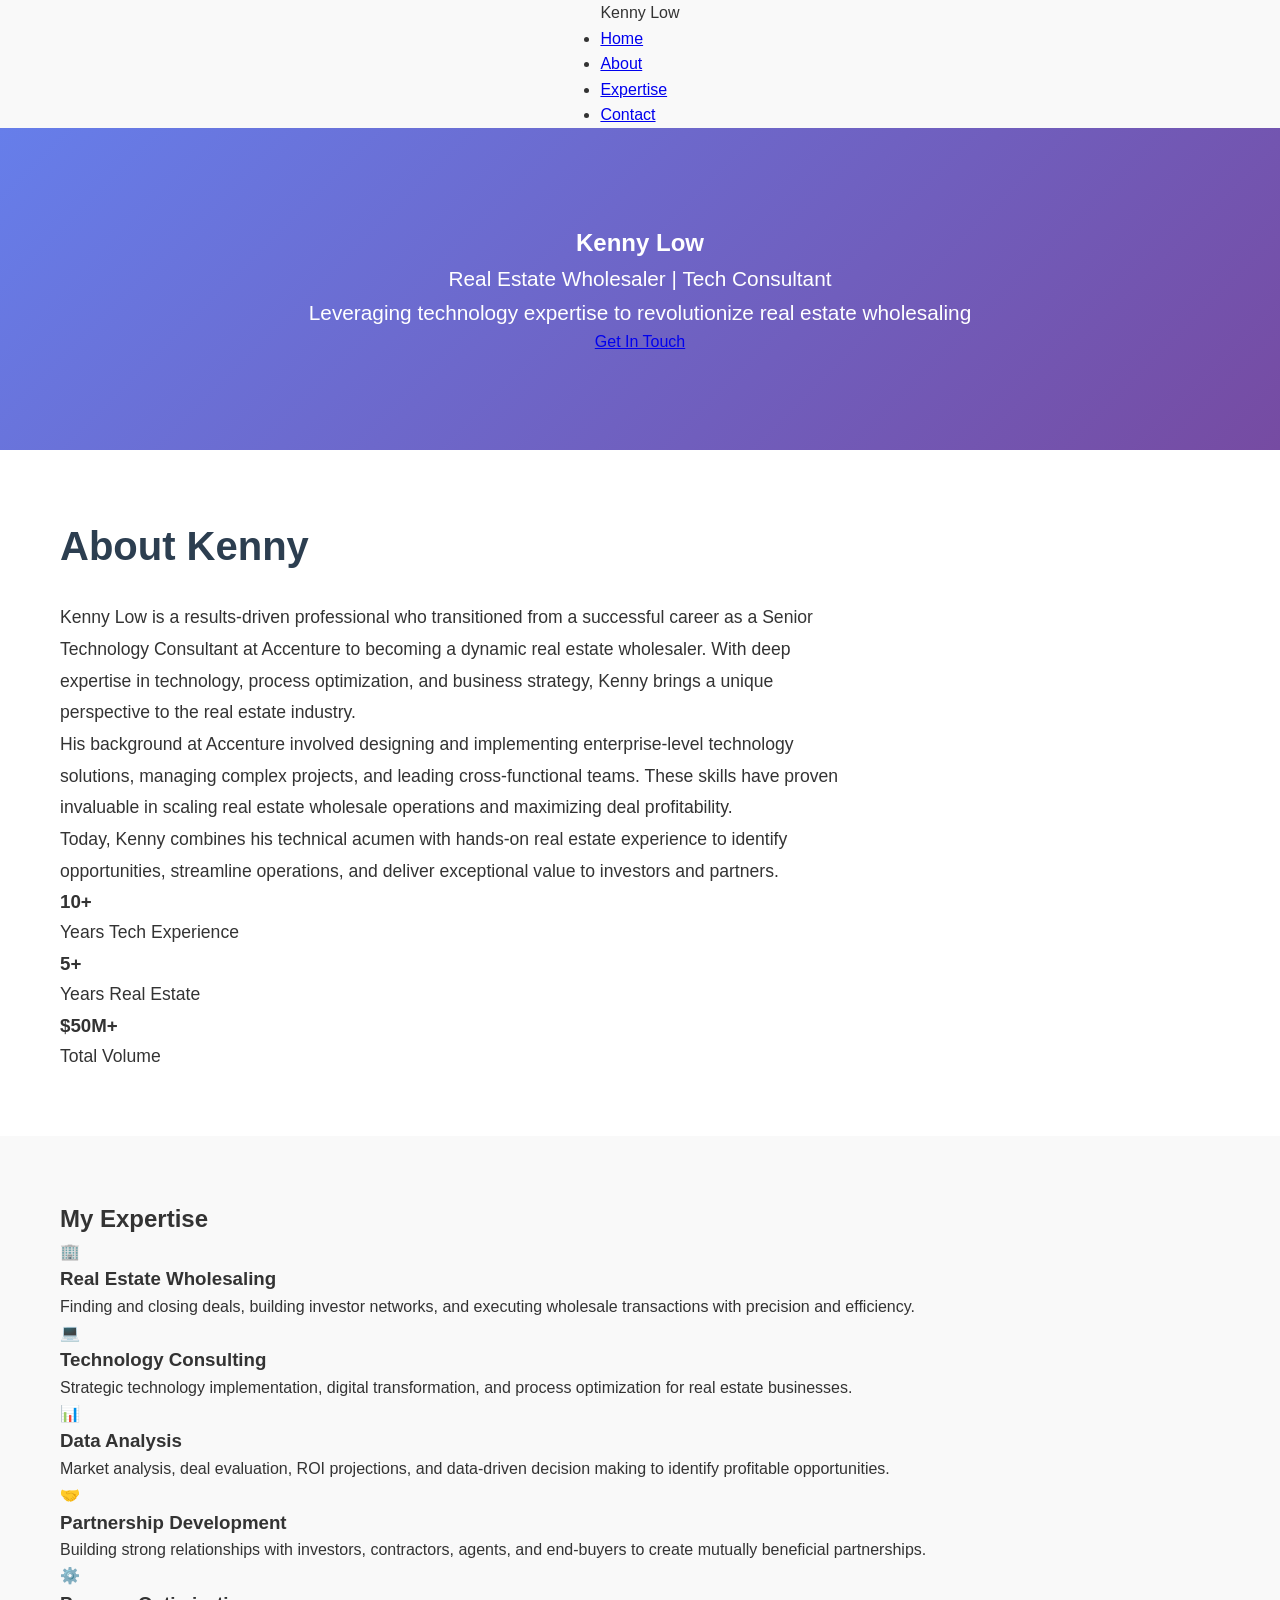
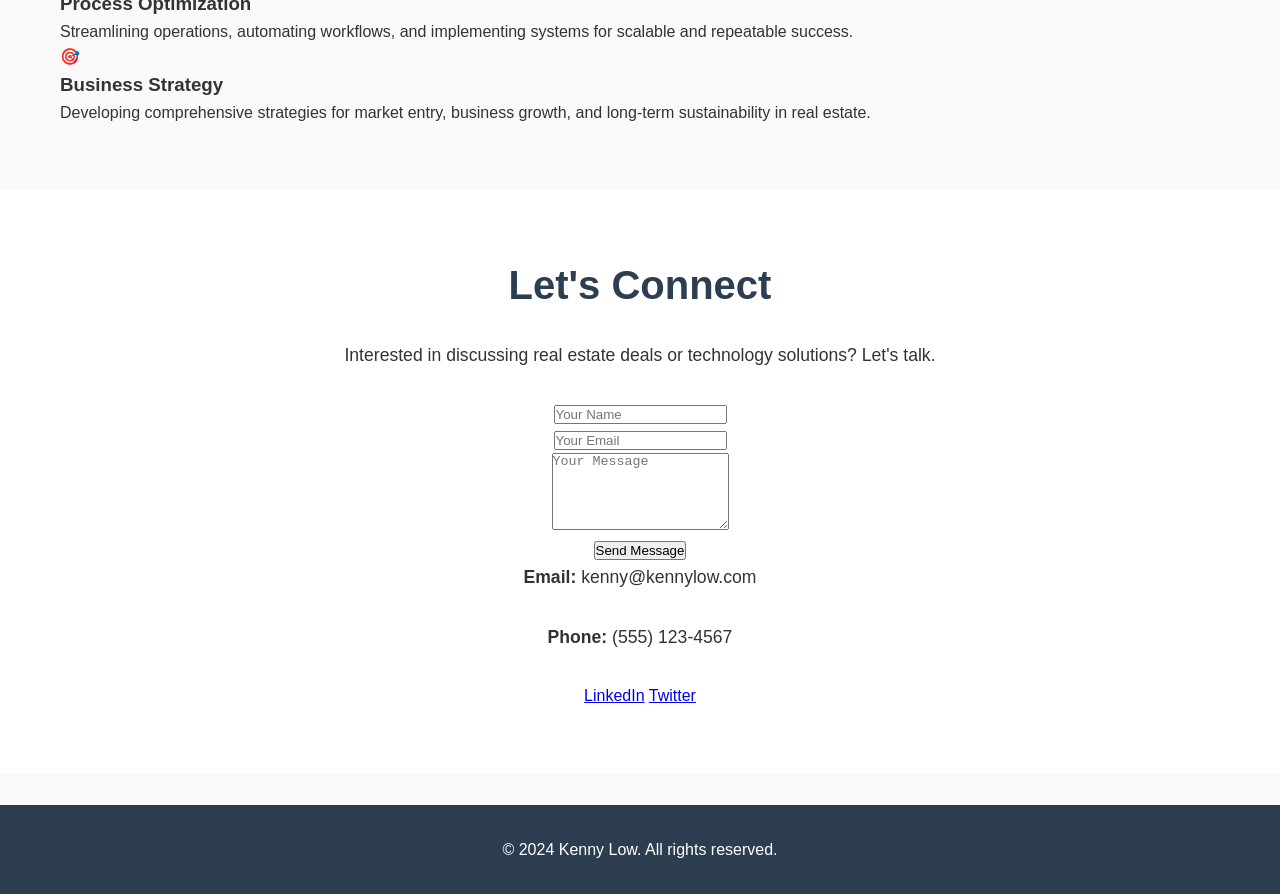
==== commit 72717bdf: "task-1: Create a website for kenny low Created files based on ticket requirements." ====
--- a/index.html
+++ b/index.html
@@ -3,107 +3,138 @@
 <head>
     <meta charset="UTF-8">
     <meta name="viewport" content="width=device-width, initial-scale=1.0">
-    <title>Keith Low Dev - Software Developer</title>
+    <title>Kenny Low - Real Estate Wholesaler & Tech Consultant</title>
     <link rel="stylesheet" href="styles.css">
+    <link rel="preconnect" href="https://fonts.googleapis.com">
+    <link rel="preconnect" href="https://fonts.gstatic.com" crossorigin>
+    <link href="https://fonts.googleapis.com/css2?family=Poppins:wght@300;400;600;700&display=swap" rel="stylesheet">
 </head>
 <body>
-    <header>
-        <nav class="navbar">
-            <div class="container">
-                <h1 class="logo">keithlowdev</h1>
-                <ul class="nav-links">
-                    <li><a href="#home">Home</a></li>
-                    <li><a href="#about">About</a></li>
-                    <li><a href="#projects">Projects</a></li>
-                    <li><a href="#contact">Contact</a></li>
-                </ul>
-            </div>
-        </nav>
-    </header>
+    <!-- Navigation -->
+    <nav class="navbar">
+        <div class="container">
+            <div class="nav-brand">Kenny Low</div>
+            <ul class="nav-menu">
+                <li><a href="#home">Home</a></li>
+                <li><a href="#about">About</a></li>
+                <li><a href="#expertise">Expertise</a></li>
+                <li><a href="#contact">Contact</a></li>
+            </ul>
+        </div>
+    </nav>
 
-    <main>
-        <section id="home" class="hero">
-            <div class="container">
-                <h2>Welcome to keithlowdev</h2>
-                <p>Full-stack software developer passionate about creating elegant solutions</p>
-            </div>
-        </section>
+    <!-- Hero Section -->
+    <section id="home" class="hero">
+        <div class="hero-content">
+            <h1>Kenny Low</h1>
+            <p class="subtitle">Real Estate Wholesaler | Tech Consultant</p>
+            <p class="hero-description">Leveraging technology expertise to revolutionize real estate wholesaling</p>
+            <a href="#contact" class="cta-button">Get In Touch</a>
+        </div>
+    </section>
 
-        <section id="about" class="about">
-            <div class="container">
-                <h2>About Me</h2>
-                <p>I'm a dedicated software developer with expertise in web development, cloud technologies, and modern application architecture. I specialize in creating scalable, maintainable code and delivering high-quality solutions.</p>
-            </div>
-        </section>
-
-        <section id="projects" class="projects">
-            <div class="container">
-                <h2>Current Projects</h2>
-                <div class="projects-grid">
-                    <div class="project-card">
-                        <h3>E-Commerce Platform</h3>
-                        <p>A full-stack e-commerce application built with React, Node.js, and MongoDB. Features include user authentication, product catalog, shopping cart, and payment integration with Stripe.</p>
-                        <div class="tech-stack">
-                            <span class="tech">React</span>
-                            <span class="tech">Node.js</span>
-                            <span class="tech">MongoDB</span>
-                            <span class="tech">Stripe API</span>
-                        </div>
+    <!-- About Section -->
+    <section id="about" class="about">
+        <div class="container">
+            <h2>About Kenny</h2>
+            <div class="about-content">
+                <div class="about-text">
+                    <p>Kenny Low is a results-driven professional who transitioned from a successful career as a Senior Technology Consultant at Accenture to becoming a dynamic real estate wholesaler. With deep expertise in technology, process optimization, and business strategy, Kenny brings a unique perspective to the real estate industry.</p>
+                    <p>His background at Accenture involved designing and implementing enterprise-level technology solutions, managing complex projects, and leading cross-functional teams. These skills have proven invaluable in scaling real estate wholesale operations and maximizing deal profitability.</p>
+                    <p>Today, Kenny combines his technical acumen with hands-on real estate experience to identify opportunities, streamline operations, and deliver exceptional value to investors and partners.</p>
+                </div>
+                <div class="about-stats">
+                    <div class="stat">
+                        <h3>10+</h3>
+                        <p>Years Tech Experience</p>
                     </div>
-
-                    <div class="project-card">
-                        <h3>Task Management Dashboard</h3>
-                        <p>A collaborative task management tool with real-time updates. Users can create projects, assign tasks, set deadlines, and track progress with an intuitive dashboard interface.</p>
-                        <div class="tech-stack">
-                            <span class="tech">Vue.js</span>
-                            <span class="tech">Firebase</span>
-                            <span class="tech">Tailwind CSS</span>
-                            <span class="tech">WebSocket</span>
-                        </div>
+                    <div class="stat">
+                        <h3>5+</h3>
+                        <p>Years Real Estate</p>
                     </div>
-
-                    <div class="project-card">
-                        <h3>AI Content Generator</h3>
-                        <p>A web application that leverages machine learning to generate creative content. Integrated with OpenAI API to provide intelligent suggestions and automated content creation.</p>
-                        <div class="tech-stack">
-                            <span class="tech">Python</span>
-                            <span class="tech">FastAPI</span>
-                            <span class="tech">React</span>
-                            <span class="tech">OpenAI API</span>
-                        </div>
-                    </div>
-
-                    <div class="project-card">
-                        <h3>Cloud Analytics Platform</h3>
-                        <p>A data visualization platform for analyzing cloud infrastructure metrics. Real-time monitoring, custom dashboards, and automated alerting system for DevOps teams.</p>
-                        <div class="tech-stack">
-                            <span class="tech">AWS</span>
-                            <span class="tech">TypeScript</span>
-                            <span class="tech">D3.js</span>
-                            <span class="tech">PostgreSQL</span>
-                        </div>
+                    <div class="stat">
+                        <h3>$50M+</h3>
+                        <p>Total Volume</p>
                     </div>
                 </div>
             </div>
-        </section>
+        </div>
+    </section>
 
-        <section id="contact" class="contact">
-            <div class="container">
-                <h2>Get In Touch</h2>
-                <p>Interested in collaborating? Feel free to reach out!</p>
-                <div class="contact-links">
-                    <a href="mailto:contact@keithlowdev.com" class="btn">Email Me</a>
-                    <a href="https://github.com" class="btn btn-secondary">GitHub</a>
-                    <a href="https://linkedin.com" class="btn btn-secondary">LinkedIn</a>
+    <!-- Expertise Section -->
+    <section id="expertise" class="expertise">
+        <div class="container">
+            <h2>My Expertise</h2>
+            <div class="expertise-grid">
+                <div class="expertise-card">
+                    <div class="expertise-icon">🏢</div>
+                    <h3>Real Estate Wholesaling</h3>
+                    <p>Finding and closing deals, building investor networks, and executing wholesale transactions with precision and efficiency.</p>
+                </div>
+                <div class="expertise-card">
+                    <div class="expertise-icon">💻</div>
+                    <h3>Technology Consulting</h3>
+                    <p>Strategic technology implementation, digital transformation, and process optimization for real estate businesses.</p>
+                </div>
+                <div class="expertise-card">
+                    <div class="expertise-icon">📊</div>
+                    <h3>Data Analysis</h3>
+                    <p>Market analysis, deal evaluation, ROI projections, and data-driven decision making to identify profitable opportunities.</p>
+                </div>
+                <div class="expertise-card">
+                    <div class="expertise-icon">🤝</div>
+                    <h3>Partnership Development</h3>
+                    <p>Building strong relationships with investors, contractors, agents, and end-buyers to create mutually beneficial partnerships.</p>
+                </div>
+                <div class="expertise-card">
+                    <div class="expertise-icon">⚙️</div>
+                    <h3>Process Optimization</h3>
+                    <p>Streamlining operations, automating workflows, and implementing systems for scalable and repeatable success.</p>
+                </div>
+                <div class="expertise-card">
+                    <div class="expertise-icon">🎯</div>
+                    <h3>Business Strategy</h3>
+                    <p>Developing comprehensive strategies for market entry, business growth, and long-term sustainability in real estate.</p>
                 </div>
             </div>
-        </section>
-    </main>
+        </div>
+    </section>
 
-    <footer>
+    <!-- Contact Section -->
+    <section id="contact" class="contact">
         <div class="container">
-            <p>&copy; 2024 keithlowdev. All rights reserved.</p>
+            <h2>Let's Connect</h2>
+            <p class="contact-subtitle">Interested in discussing real estate deals or technology solutions? Let's talk.</p>
+            <form class="contact-form" id="contactForm">
+                <div class="form-group">
+                    <input type="text" placeholder="Your Name" required>
+                </div>
+                <div class="form-group">
+                    <input type="email" placeholder="Your Email" required>
+                </div>
+                <div class="form-group">
+                    <textarea placeholder="Your Message" rows="5" required></textarea>
+                </div>
+                <button type="submit" class="submit-btn">Send Message</button>
+            </form>
+            <div class="contact-info">
+                <p><strong>Email:</strong> kenny@kennylow.com</p>
+                <p><strong>Phone:</strong> (555) 123-4567</p>
+                <div class="social-links">
+                    <a href="https://linkedin.com" target="_blank">LinkedIn</a>
+                    <a href="https://twitter.com" target="_blank">Twitter</a>
+                </div>
+            </div>
+        </div>
+    </section>
+
+    <!-- Footer -->
+    <footer class="footer">
+        <div class="container">
+            <p>&copy; 2024 Kenny Low. All rights reserved.</p>
         </div>
     </footer>
+
+    <script src="script.js"></script>
 </body>
 </html>
--- a/styles.css
+++ b/styles.css
@@ -4,22 +4,11 @@
     box-sizing: border-box;
 }
 
-:root {
-    --primary-color: #6366f1;
-    --secondary-color: #ec4899;
-    --dark-bg: #0f172a;
-    --light-bg: #f8fafc;
-    --text-dark: #1e293b;
-    --text-light: #64748b;
-    --border-color: #e2e8f0;
-    --transition: all 0.3s ease;
-}
-
 body {
-    font-family: 'Poppins', sans-serif;
-    color: var(--text-dark);
+    font-family: 'Segoe UI', Tahoma, Geneva, Verdana, sans-serif;
     line-height: 1.6;
-    overflow-x: hidden;
+    color: #333;
+    background-color: #f9f9f9;
 }
 
 .container {
@@ -28,29 +17,24 @@
     padding: 0 20px;
 }
 
-/* Navigation */
-.navbar {
-    background: white;
-    box-shadow: 0 2px 10px rgba(0, 0, 0, 0.05);
+header {
+    background-color: #2c3e50;
+    color: white;
+    padding: 1rem 0;
     position: sticky;
     top: 0;
     z-index: 100;
 }
 
-.navbar .container {
+.navbar {
     display: flex;
     justify-content: space-between;
     align-items: center;
-    padding: 1rem 20px;
 }
 
 .logo {
-    font-size: 1.5rem;
-    font-weight: 700;
-    background: linear-gradient(135deg, var(--primary-color), var(--secondary-color));
-    -webkit-background-clip: text;
-    -webkit-text-fill-color: transparent;
-    background-clip: text;
+    font-size: 1.8rem;
+    font-weight: bold;
 }
 
 .nav-links {
@@ -60,352 +44,177 @@
 }
 
 .nav-links a {
+    color: white;
     text-decoration: none;
-    color: var(--text-dark);
-    font-weight: 500;
-    transition: var(--transition);
+    transition: color 0.3s ease;
 }
 
 .nav-links a:hover {
-    color: var(--primary-color);
-}
-
-/* Hero Section */
+    color: #3498db;
+}
+
+main {
+    min-height: calc(100vh - 100px);
+}
+
+section {
+    padding: 4rem 0;
+}
+
 .hero {
-    padding: 100px 0;
-    background: linear-gradient(135deg, #f8fafc 0%, #e0e7ff 100%);
-    min-height: 90vh;
-    display: flex;
-    align-items: center;
-}
-
-.hero .container {
-    display: grid;
-    grid-template-columns: 1fr 1fr;
-    gap: 3rem;
-    align-items: center;
-}
-
-.hero-content h1 {
-    font-size: 3.5rem;
-    line-height: 1.2;
+    background: linear-gradient(135deg, #667eea 0%, #764ba2 100%);
+    color: white;
+    text-align: center;
+    padding: 6rem 0;
+}
+
+.hero h2 {
+    font-size: 3rem;
     margin-bottom: 1rem;
-    color: var(--text-dark);
-}
-
-.hero-content p {
-    font-size: 1.25rem;
-    color: var(--text-light);
-    margin-bottom: 2rem;
-    max-width: 500px;
-}
-
-.cta-buttons {
-    display: flex;
-    gap: 1rem;
-    flex-wrap: wrap;
-}
-
-.btn {
-    padding: 12px 32px;
-    border-radius: 8px;
-    text-decoration: none;
-    font-weight: 600;
-    transition: var(--transition);
-    border: none;
-    cursor: pointer;
-    display: inline-block;
-    font-size: 1rem;
-}
-
-.btn-primary {
-    background: linear-gradient(135deg, var(--primary-color), var(--secondary-color));
-    color: white;
-}
-
-.btn-primary:hover {
-    transform: translateY(-2px);
-    box-shadow: 0 10px 25px rgba(99, 102, 241, 0.3);
-}
-
-.btn-secondary {
-    background: transparent;
-    color: var(--primary-color);
-    border: 2px solid var(--primary-color);
-}
-
-.btn-secondary:hover {
-    background: var(--primary-color);
-    color: white;
-}
-
-.hero-image {
-    display: flex;
-    justify-content: center;
-    align-items: center;
-}
-
-.floating-card {
-    background: white;
-    padding: 40px;
-    border-radius: 15px;
-    box-shadow: 0 20px 50px rgba(0, 0, 0, 0.1);
-    font-size: 1.5rem;
-    font-weight: 600;
-    color: var(--primary-color);
-    animation: float 3s ease-in-out infinite;
-}
-
-@keyframes float {
-    0%, 100% {
-        transform: translateY(0px);
-    }
-    50% {
-        transform: translateY(-20px);
-    }
-}
-
-/* About Section */
+}
+
+.hero p {
+    font-size: 1.3rem;
+}
+
 .about {
-    padding: 80px 0;
-    background: white;
+    background-color: white;
 }
 
 .about h2,
-.capabilities h2,
-.portfolio h2,
+.projects h2,
 .contact h2 {
     font-size: 2.5rem;
-    margin-bottom: 3rem;
-    text-align: center;
-    color: var(--text-dark);
-}
-
-.about-content {
+    margin-bottom: 1.5rem;
+    color: #2c3e50;
+}
+
+.about p {
+    font-size: 1.1rem;
     max-width: 800px;
-    margin: 0 auto;
-    text-align: center;
-    font-size: 1.1rem;
-    color: var(--text-light);
     line-height: 1.8;
 }
 
-.about-content p {
-    margin-bottom: 1.5rem;
-}
-
-/* Capabilities Section */
-.capabilities {
-    padding: 80px 0;
-    background: linear-gradient(135deg, #f8fafc 0%, #e0e7ff 100%);
-}
-
-.capabilities-grid {
+.projects {
+    background-color: #f9f9f9;
+}
+
+.projects-grid {
     display: grid;
     grid-template-columns: repeat(auto-fit, minmax(300px, 1fr));
     gap: 2rem;
-}
-
-.capability-card {
+    margin-top: 2rem;
+}
+
+.project-card {
     background: white;
+    border-radius: 8px;
     padding: 2rem;
-    border-radius: 12px;
-    box-shadow: 0 5px 15px rgba(0, 0, 0, 0.08);
-    transition: var(--transition);
+    box-shadow: 0 2px 10px rgba(0, 0, 0, 0.1);
+    transition: transform 0.3s ease, box-shadow 0.3s ease;
+}
+
+.project-card:hover {
+    transform: translateY(-5px);
+    box-shadow: 0 5px 20px rgba(0, 0, 0, 0.15);
+}
+
+.project-card h3 {
+    color: #667eea;
+    margin-bottom: 1rem;
+    font-size: 1.5rem;
+}
+
+.project-card p {
+    color: #555;
+    margin-bottom: 1.5rem;
+    line-height: 1.7;
+}
+
+.tech-stack {
+    display: flex;
+    flex-wrap: wrap;
+    gap: 0.5rem;
+}
+
+.tech {
+    display: inline-block;
+    background-color: #e8f0fe;
+    color: #667eea;
+    padding: 0.4rem 0.8rem;
+    border-radius: 20px;
+    font-size: 0.85rem;
+    font-weight: 500;
+}
+
+.contact {
+    background-color: white;
     text-align: center;
 }
 
-.capability-card:hover {
-    transform: translateY(-10px);
-    box-shadow: 0 15px 40px rgba(0, 0, 0, 0.15);
-}
-
-.capability-icon {
-    font-size: 3rem;
-    margin-bottom: 1rem;
-}
-
-.capability-card h3 {
-    font-size: 1.3rem;
-    margin-bottom: 1rem;
-    color: var(--text-dark);
-}
-
-.capability-card p {
-    color: var(--text-light);
-    line-height: 1.6;
-}
-
-/* Portfolio Section */
-.portfolio {
-    padding: 80px 0;
-    background: white;
-}
-
-.portfolio-grid {
-    display: grid;
-    grid-template-columns: repeat(auto-fit, minmax(300px, 1fr));
-    gap: 2rem;
-}
-
-.portfolio-card {
-    background: white;
-    border: 2px solid var(--border-color);
-    border-radius: 12px;
-    overflow: hidden;
-    transition: var(--transition);
-}
-
-.portfolio-card:hover {
-    border-color: var(--primary-color);
-    box-shadow: 0 10px 30px rgba(99, 102, 241, 0.2);
-}
-
-.portfolio-image {
-    height: 200px;
-    background: linear-gradient(135deg, var(--primary-color), var(--secondary-color));
-    display: flex;
-    align-items: center;
+.contact p {
+    font-size: 1.1rem;
+    margin-bottom: 2rem;
+}
+
+.contact-links {
+    display: flex;
     justify-content: center;
-    font-size: 2rem;
-    font-weight: 700;
-    color: white;
-}
-
-.portfolio-card h3 {
-    padding: 1.5rem 1.5rem 0.5rem;
-    color: var(--text-dark);
-}
-
-.portfolio-card p {
-    padding: 0 1.5rem 1.5rem;
-    color: var(--text-light);
-}
-
-/* Contact Section */
-.contact {
-    padding: 80px 0;
-    background: linear-gradient(135deg, #0f172a 0%, #1e293b 100%);
-    color: white;
-}
-
-.contact h2 {
-    color: white;
-}
-
-.contact-intro {
+    gap: 1rem;
+    flex-wrap: wrap;
+}
+
+.btn {
+    display: inline-block;
+    padding: 0.8rem 2rem;
+    background-color: #667eea;
+    color: white;
+    text-decoration: none;
+    border-radius: 5px;
+    transition: background-color 0.3s ease;
+    border: none;
+    cursor: pointer;
+    font-size: 1rem;
+}
+
+.btn:hover {
+    background-color: #5568d3;
+}
+
+.btn-secondary {
+    background-color: #95a5a6;
+}
+
+.btn-secondary:hover {
+    background-color: #7f8c8d;
+}
+
+footer {
+    background-color: #2c3e50;
+    color: white;
     text-align: center;
-    font-size: 1.1rem;
-    color: #cbd5e1;
-    margin-bottom: 3rem;
-}
-
-.contact-content {
-    display: grid;
-    grid-template-columns: 1fr 1fr;
-    gap: 3rem;
-    max-width: 1000px;
-    margin: 0 auto;
-}
-
-.contact-info {
-    display: flex;
-    flex-direction: column;
-    gap: 2rem;
-}
-
-.info-item {
-    padding-bottom: 1.5rem;
-    border-bottom: 1px solid rgba(255, 255, 255, 0.1);
-}
-
-.info-item strong {
-    display: block;
-    margin-bottom: 0.5rem;
-    color: var(--primary-color);
-}
-
-.info-item a {
-    color: #cbd5e1;
-    text-decoration: none;
-    transition: var(--transition);
-}
-
-.info-item a:hover {
-    color: var(--primary-color);
-}
-
-.info-item p {
-    color: #cbd5e1;
-}
-
-.contact-form {
-    display: flex;
-    flex-direction: column;
-    gap: 1rem;
-}
-
-.contact-form input,
-.contact-form textarea {
-    padding: 12px;
-    border: 1px solid rgba(255, 255, 255, 0.2);
-    border-radius: 8px;
-    background: rgba(255, 255, 255, 0.05);
-    color: white;
-    font-family: 'Poppins', sans-serif;
-    font-size: 1rem;
-}
-
-.contact-form input::placeholder,
-.contact-form textarea::placeholder {
-    color: #94a3b8;
-}
-
-.contact-form input:focus,
-.contact-form textarea:focus {
-    outline: none;
-    background: rgba(255, 255, 255, 0.1);
-    border-color: var(--primary-color);
-}
-
-/* Footer */
-footer {
-    background: #0f172a;
-    color: #64748b;
     padding: 2rem 0;
-    text-align: center;
-    border-top: 1px solid rgba(255, 255, 255, 0.1);
-}
-
-/* Responsive Design */
+    margin-top: 2rem;
+}
+
 @media (max-width: 768px) {
-    .hero .container,
-    .contact-content {
-        grid-template-columns: 1fr;
-    }
-
-    .hero-content h1 {
-        font-size: 2.5rem;
-    }
-
     .nav-links {
         gap: 1rem;
-        font-size: 0.9rem;
-    }
-
-    .about h2,
-    .capabilities h2,
-    .portfolio h2,
-    .contact h2 {
+    }
+
+    .hero h2 {
         font-size: 2rem;
     }
 
-    .cta-buttons {
+    .projects-grid {
+        grid-template-columns: 1fr;
+    }
+
+    .contact-links {
         flex-direction: column;
     }
 
     .btn {
         width: 100%;
-        text-align: center;
     }
 }
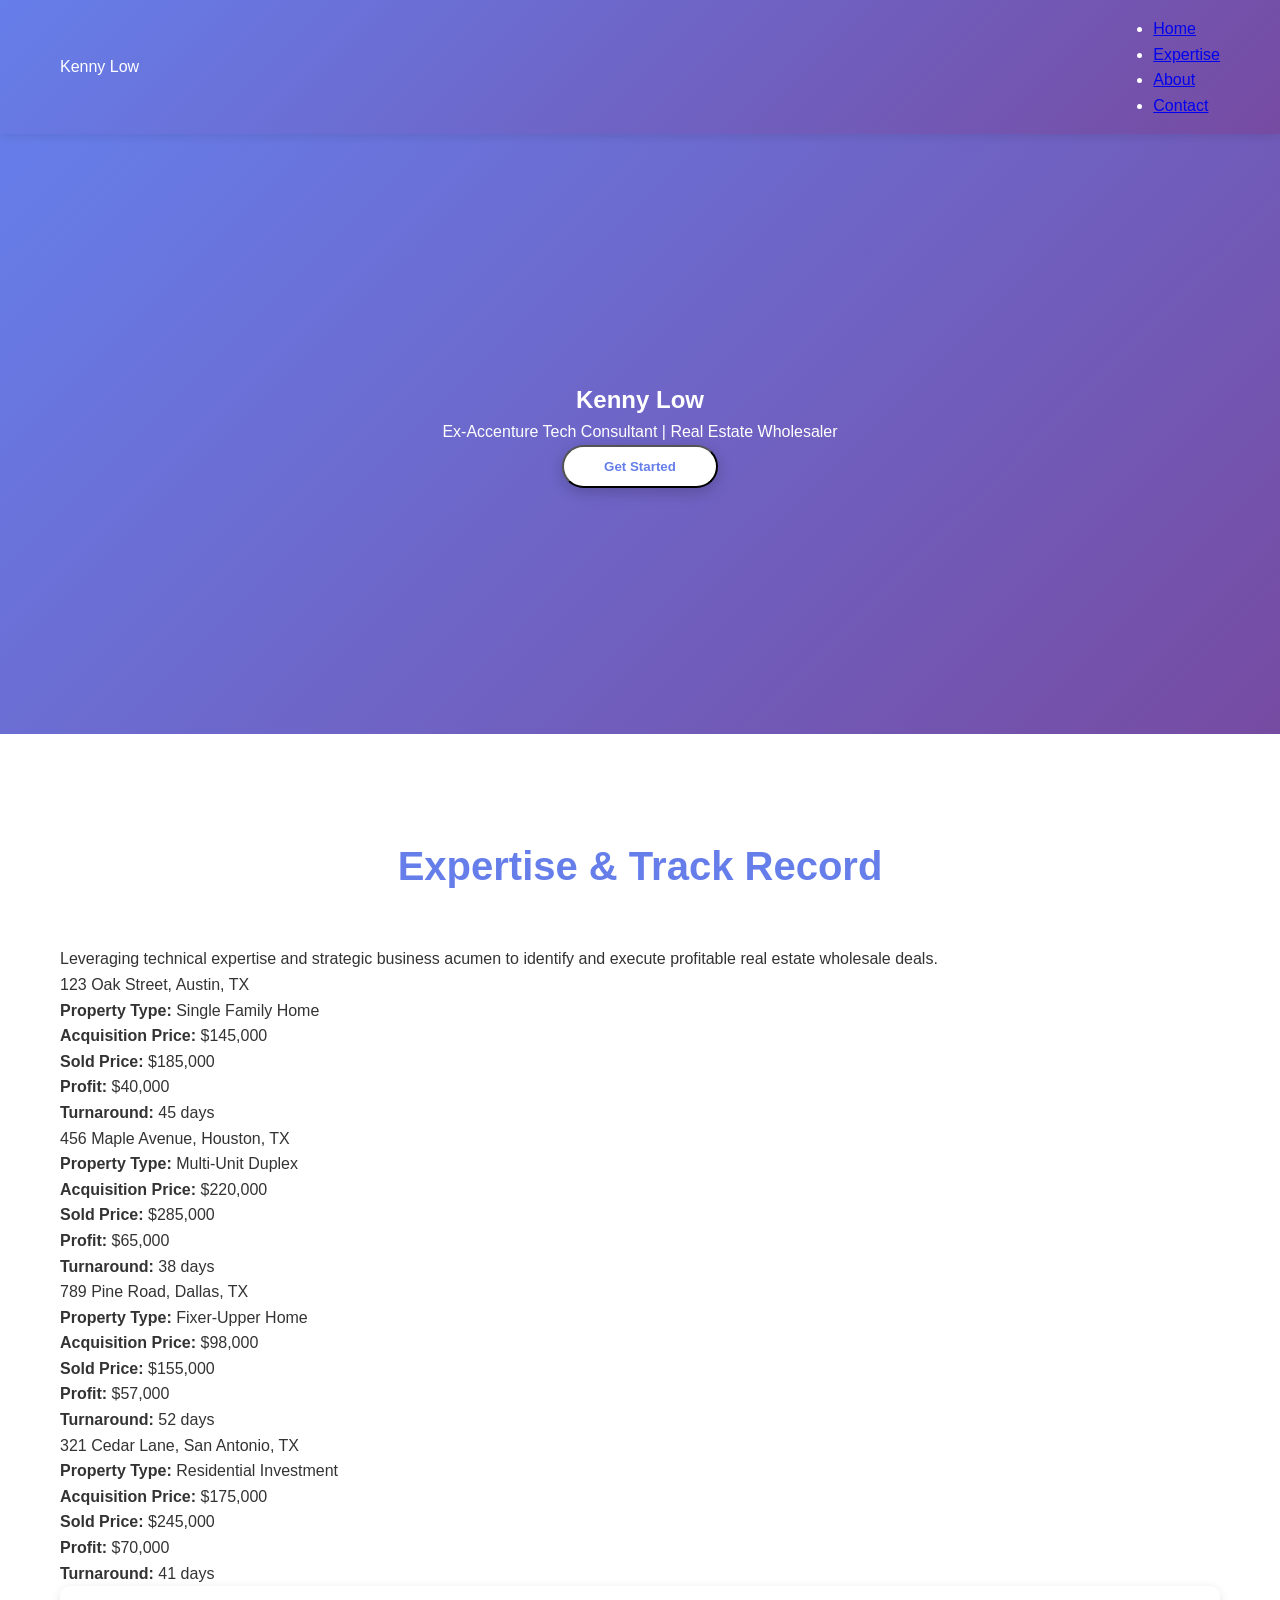
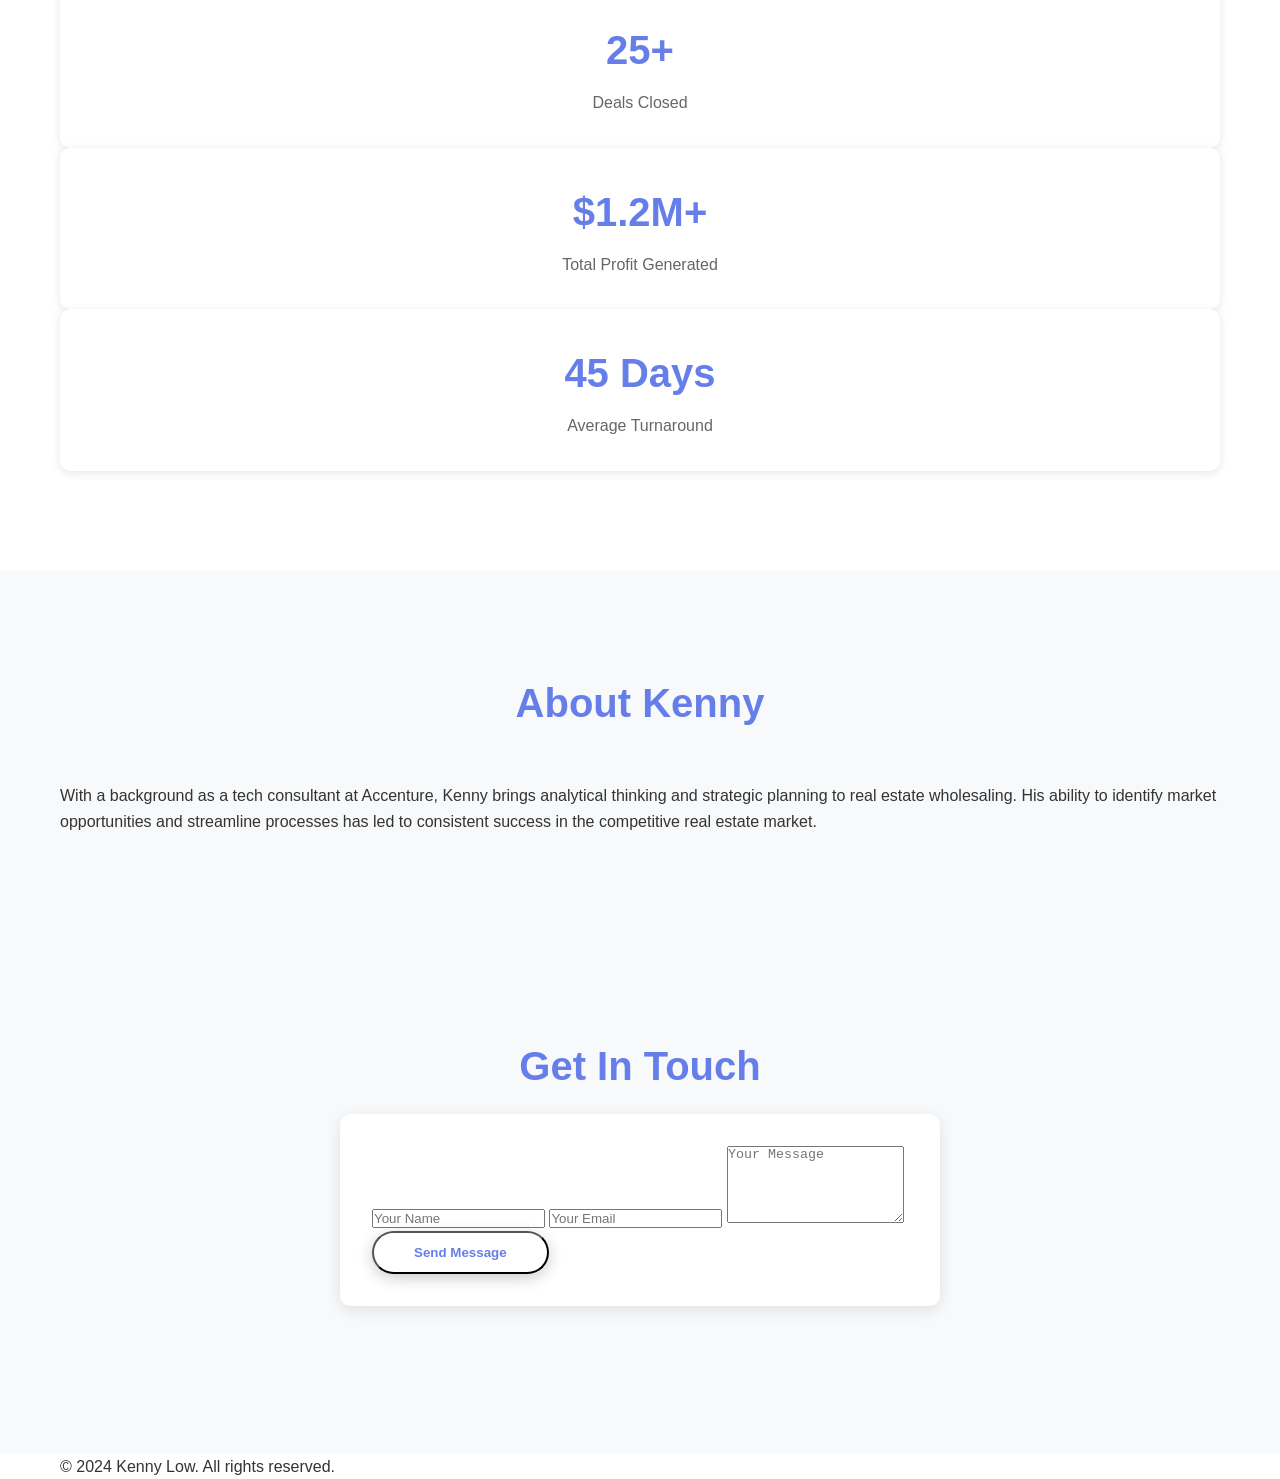
==== commit 50cebe77: "task-1: Create a website for kenny low Created files based on ticket requirements." ====
--- a/index.html
+++ b/index.html
@@ -3,138 +3,121 @@
 <head>
     <meta charset="UTF-8">
     <meta name="viewport" content="width=device-width, initial-scale=1.0">
-    <title>Kenny Low - Real Estate Wholesaler & Tech Consultant</title>
+    <title>Kenny Low - Real Estate Wholesaler</title>
     <link rel="stylesheet" href="styles.css">
-    <link rel="preconnect" href="https://fonts.googleapis.com">
-    <link rel="preconnect" href="https://fonts.gstatic.com" crossorigin>
-    <link href="https://fonts.googleapis.com/css2?family=Poppins:wght@300;400;600;700&display=swap" rel="stylesheet">
 </head>
 <body>
-    <!-- Navigation -->
     <nav class="navbar">
         <div class="container">
-            <div class="nav-brand">Kenny Low</div>
-            <ul class="nav-menu">
+            <div class="logo">Kenny Low</div>
+            <ul class="nav-links">
                 <li><a href="#home">Home</a></li>
+                <li><a href="#expertise">Expertise</a></li>
                 <li><a href="#about">About</a></li>
-                <li><a href="#expertise">Expertise</a></li>
                 <li><a href="#contact">Contact</a></li>
             </ul>
         </div>
     </nav>
 
-    <!-- Hero Section -->
     <section id="home" class="hero">
-        <div class="hero-content">
+        <div class="container">
             <h1>Kenny Low</h1>
-            <p class="subtitle">Real Estate Wholesaler | Tech Consultant</p>
-            <p class="hero-description">Leveraging technology expertise to revolutionize real estate wholesaling</p>
-            <a href="#contact" class="cta-button">Get In Touch</a>
+            <p>Ex-Accenture Tech Consultant | Real Estate Wholesaler</p>
+            <button class="cta-button">Get Started</button>
         </div>
     </section>
 
-    <!-- About Section -->
-    <section id="about" class="about">
+    <section id="expertise" class="expertise">
         <div class="container">
-            <h2>About Kenny</h2>
-            <div class="about-content">
-                <div class="about-text">
-                    <p>Kenny Low is a results-driven professional who transitioned from a successful career as a Senior Technology Consultant at Accenture to becoming a dynamic real estate wholesaler. With deep expertise in technology, process optimization, and business strategy, Kenny brings a unique perspective to the real estate industry.</p>
-                    <p>His background at Accenture involved designing and implementing enterprise-level technology solutions, managing complex projects, and leading cross-functional teams. These skills have proven invaluable in scaling real estate wholesale operations and maximizing deal profitability.</p>
-                    <p>Today, Kenny combines his technical acumen with hands-on real estate experience to identify opportunities, streamline operations, and deliver exceptional value to investors and partners.</p>
+            <h2>Expertise & Track Record</h2>
+            <p class="section-intro">Leveraging technical expertise and strategic business acumen to identify and execute profitable real estate wholesale deals.</p>
+            
+            <div class="properties-grid">
+                <div class="property-card">
+                    <div class="property-header">123 Oak Street, Austin, TX</div>
+                    <div class="property-details">
+                        <p><strong>Property Type:</strong> Single Family Home</p>
+                        <p><strong>Acquisition Price:</strong> $145,000</p>
+                        <p><strong>Sold Price:</strong> $185,000</p>
+                        <p><strong>Profit:</strong> $40,000</p>
+                        <p><strong>Turnaround:</strong> 45 days</p>
+                    </div>
                 </div>
-                <div class="about-stats">
-                    <div class="stat">
-                        <h3>10+</h3>
-                        <p>Years Tech Experience</p>
+
+                <div class="property-card">
+                    <div class="property-header">456 Maple Avenue, Houston, TX</div>
+                    <div class="property-details">
+                        <p><strong>Property Type:</strong> Multi-Unit Duplex</p>
+                        <p><strong>Acquisition Price:</strong> $220,000</p>
+                        <p><strong>Sold Price:</strong> $285,000</p>
+                        <p><strong>Profit:</strong> $65,000</p>
+                        <p><strong>Turnaround:</strong> 38 days</p>
                     </div>
-                    <div class="stat">
-                        <h3>5+</h3>
-                        <p>Years Real Estate</p>
+                </div>
+
+                <div class="property-card">
+                    <div class="property-header">789 Pine Road, Dallas, TX</div>
+                    <div class="property-details">
+                        <p><strong>Property Type:</strong> Fixer-Upper Home</p>
+                        <p><strong>Acquisition Price:</strong> $98,000</p>
+                        <p><strong>Sold Price:</strong> $155,000</p>
+                        <p><strong>Profit:</strong> $57,000</p>
+                        <p><strong>Turnaround:</strong> 52 days</p>
                     </div>
-                    <div class="stat">
-                        <h3>$50M+</h3>
-                        <p>Total Volume</p>
+                </div>
+
+                <div class="property-card">
+                    <div class="property-header">321 Cedar Lane, San Antonio, TX</div>
+                    <div class="property-details">
+                        <p><strong>Property Type:</strong> Residential Investment</p>
+                        <p><strong>Acquisition Price:</strong> $175,000</p>
+                        <p><strong>Sold Price:</strong> $245,000</p>
+                        <p><strong>Profit:</strong> $70,000</p>
+                        <p><strong>Turnaround:</strong> 41 days</p>
                     </div>
+                </div>
+            </div>
+
+            <div class="stats">
+                <div class="stat">
+                    <h3>25+</h3>
+                    <p>Deals Closed</p>
+                </div>
+                <div class="stat">
+                    <h3>$1.2M+</h3>
+                    <p>Total Profit Generated</p>
+                </div>
+                <div class="stat">
+                    <h3>45 Days</h3>
+                    <p>Average Turnaround</p>
                 </div>
             </div>
         </div>
     </section>
 
-    <!-- Expertise Section -->
-    <section id="expertise" class="expertise">
+    <section id="about" class="about">
         <div class="container">
-            <h2>My Expertise</h2>
-            <div class="expertise-grid">
-                <div class="expertise-card">
-                    <div class="expertise-icon">🏢</div>
-                    <h3>Real Estate Wholesaling</h3>
-                    <p>Finding and closing deals, building investor networks, and executing wholesale transactions with precision and efficiency.</p>
-                </div>
-                <div class="expertise-card">
-                    <div class="expertise-icon">💻</div>
-                    <h3>Technology Consulting</h3>
-                    <p>Strategic technology implementation, digital transformation, and process optimization for real estate businesses.</p>
-                </div>
-                <div class="expertise-card">
-                    <div class="expertise-icon">📊</div>
-                    <h3>Data Analysis</h3>
-                    <p>Market analysis, deal evaluation, ROI projections, and data-driven decision making to identify profitable opportunities.</p>
-                </div>
-                <div class="expertise-card">
-                    <div class="expertise-icon">🤝</div>
-                    <h3>Partnership Development</h3>
-                    <p>Building strong relationships with investors, contractors, agents, and end-buyers to create mutually beneficial partnerships.</p>
-                </div>
-                <div class="expertise-card">
-                    <div class="expertise-icon">⚙️</div>
-                    <h3>Process Optimization</h3>
-                    <p>Streamlining operations, automating workflows, and implementing systems for scalable and repeatable success.</p>
-                </div>
-                <div class="expertise-card">
-                    <div class="expertise-icon">🎯</div>
-                    <h3>Business Strategy</h3>
-                    <p>Developing comprehensive strategies for market entry, business growth, and long-term sustainability in real estate.</p>
-                </div>
-            </div>
+            <h2>About Kenny</h2>
+            <p>With a background as a tech consultant at Accenture, Kenny brings analytical thinking and strategic planning to real estate wholesaling. His ability to identify market opportunities and streamline processes has led to consistent success in the competitive real estate market.</p>
         </div>
     </section>
 
-    <!-- Contact Section -->
     <section id="contact" class="contact">
         <div class="container">
-            <h2>Let's Connect</h2>
-            <p class="contact-subtitle">Interested in discussing real estate deals or technology solutions? Let's talk.</p>
-            <form class="contact-form" id="contactForm">
-                <div class="form-group">
-                    <input type="text" placeholder="Your Name" required>
-                </div>
-                <div class="form-group">
-                    <input type="email" placeholder="Your Email" required>
-                </div>
-                <div class="form-group">
-                    <textarea placeholder="Your Message" rows="5" required></textarea>
-                </div>
-                <button type="submit" class="submit-btn">Send Message</button>
+            <h2>Get In Touch</h2>
+            <form class="contact-form">
+                <input type="text" placeholder="Your Name" required>
+                <input type="email" placeholder="Your Email" required>
+                <textarea placeholder="Your Message" rows="5" required></textarea>
+                <button type="submit" class="cta-button">Send Message</button>
             </form>
-            <div class="contact-info">
-                <p><strong>Email:</strong> kenny@kennylow.com</p>
-                <p><strong>Phone:</strong> (555) 123-4567</p>
-                <div class="social-links">
-                    <a href="https://linkedin.com" target="_blank">LinkedIn</a>
-                    <a href="https://twitter.com" target="_blank">Twitter</a>
-                </div>
-            </div>
         </div>
     </section>
 
-    <!-- Footer -->
-    <footer class="footer">
+    <footer>
         <div class="container">
             <p>&copy; 2024 Kenny Low. All rights reserved.</p>
         </div>
     </footer>
-
-    <script src="script.js"></script>
 </body>
 </html>
--- a/styles.css
+++ b/styles.css
@@ -5,10 +5,9 @@
 }
 
 body {
-    font-family: 'Segoe UI', Tahoma, Geneva, Verdana, sans-serif;
+    font-family: 'Poppins', sans-serif;
     line-height: 1.6;
     color: #333;
-    background-color: #f9f9f9;
 }
 
 .container {
@@ -17,204 +16,327 @@
     padding: 0 20px;
 }
 
-header {
-    background-color: #2c3e50;
+/* Navigation */
+.navbar {
+    background: linear-gradient(135deg, #667eea 0%, #764ba2 100%);
     color: white;
     padding: 1rem 0;
     position: sticky;
     top: 0;
     z-index: 100;
-}
-
-.navbar {
+    box-shadow: 0 2px 10px rgba(0, 0, 0, 0.1);
+}
+
+.navbar .container {
     display: flex;
     justify-content: space-between;
     align-items: center;
 }
 
-.logo {
-    font-size: 1.8rem;
-    font-weight: bold;
-}
-
-.nav-links {
+.nav-brand {
+    font-size: 1.5rem;
+    font-weight: 700;
+}
+
+.nav-menu {
     display: flex;
     list-style: none;
     gap: 2rem;
 }
 
-.nav-links a {
+.nav-menu a {
     color: white;
     text-decoration: none;
-    transition: color 0.3s ease;
-}
-
-.nav-links a:hover {
-    color: #3498db;
-}
-
-main {
-    min-height: calc(100vh - 100px);
-}
-
-section {
-    padding: 4rem 0;
-}
-
+    transition: opacity 0.3s;
+    font-weight: 500;
+}
+
+.nav-menu a:hover {
+    opacity: 0.8;
+}
+
+/* Hero Section */
 .hero {
     background: linear-gradient(135deg, #667eea 0%, #764ba2 100%);
     color: white;
-    text-align: center;
-    padding: 6rem 0;
-}
-
-.hero h2 {
-    font-size: 3rem;
-    margin-bottom: 1rem;
-}
-
-.hero p {
-    font-size: 1.3rem;
-}
-
+    padding: 120px 20px;
+    text-align: center;
+    min-height: 600px;
+    display: flex;
+    align-items: center;
+    justify-content: center;
+}
+
+.hero-content h1 {
+    font-size: 4rem;
+    margin-bottom: 0.5rem;
+    font-weight: 700;
+}
+
+.hero .subtitle {
+    font-size: 1.5rem;
+    margin-bottom: 1rem;
+    opacity: 0.9;
+}
+
+.hero-description {
+    font-size: 1.2rem;
+    margin-bottom: 2rem;
+    opacity: 0.8;
+}
+
+.cta-button {
+    display: inline-block;
+    background: white;
+    color: #667eea;
+    padding: 12px 40px;
+    border-radius: 50px;
+    text-decoration: none;
+    font-weight: 600;
+    transition: transform 0.3s, box-shadow 0.3s;
+    box-shadow: 0 4px 15px rgba(0, 0, 0, 0.2);
+}
+
+.cta-button:hover {
+    transform: translateY(-2px);
+    box-shadow: 0 6px 20px rgba(0, 0, 0, 0.3);
+}
+
+/* About Section */
 .about {
-    background-color: white;
-}
-
-.about h2,
-.projects h2,
-.contact h2 {
+    padding: 100px 20px;
+    background: #f8f9fa;
+}
+
+.about h2 {
     font-size: 2.5rem;
+    margin-bottom: 3rem;
+    text-align: center;
+    color: #667eea;
+}
+
+.about-content {
+    display: grid;
+    grid-template-columns: 1fr 1fr;
+    gap: 3rem;
+    align-items: center;
+}
+
+.about-text p {
     margin-bottom: 1.5rem;
-    color: #2c3e50;
-}
-
-.about p {
     font-size: 1.1rem;
-    max-width: 800px;
     line-height: 1.8;
-}
-
-.projects {
-    background-color: #f9f9f9;
-}
-
-.projects-grid {
+    color: #555;
+}
+
+.about-stats {
+    display: grid;
+    grid-template-columns: repeat(3, 1fr);
+    gap: 2rem;
+}
+
+.stat {
+    background: white;
+    padding: 2rem;
+    border-radius: 10px;
+    text-align: center;
+    box-shadow: 0 2px 10px rgba(0, 0, 0, 0.1);
+}
+
+.stat h3 {
+    font-size: 2.5rem;
+    color: #667eea;
+    margin-bottom: 0.5rem;
+}
+
+.stat p {
+    color: #666;
+    font-size: 1rem;
+}
+
+/* Expertise Section */
+.expertise {
+    padding: 100px 20px;
+}
+
+.expertise h2 {
+    font-size: 2.5rem;
+    margin-bottom: 3rem;
+    text-align: center;
+    color: #667eea;
+}
+
+.expertise-grid {
     display: grid;
     grid-template-columns: repeat(auto-fit, minmax(300px, 1fr));
     gap: 2rem;
+}
+
+.expertise-card {
+    background: white;
+    padding: 2rem;
+    border-radius: 10px;
+    text-align: center;
+    box-shadow: 0 4px 15px rgba(0, 0, 0, 0.1);
+    transition: transform 0.3s, box-shadow 0.3s;
+    border-top: 4px solid #667eea;
+}
+
+.expertise-card:hover {
+    transform: translateY(-5px);
+    box-shadow: 0 8px 25px rgba(102, 126, 234, 0.2);
+}
+
+.expertise-icon {
+    font-size: 3rem;
+    margin-bottom: 1rem;
+}
+
+.expertise-card h3 {
+    font-size: 1.3rem;
+    margin-bottom: 1rem;
+    color: #333;
+}
+
+.expertise-card p {
+    color: #666;
+    line-height: 1.6;
+}
+
+/* Contact Section */
+.contact {
+    padding: 100px 20px;
+    background: #f8f9fa;
+}
+
+.contact h2 {
+    font-size: 2.5rem;
+    margin-bottom: 1rem;
+    text-align: center;
+    color: #667eea;
+}
+
+.contact-subtitle {
+    text-align: center;
+    margin-bottom: 3rem;
+    color: #666;
+    font-size: 1.1rem;
+}
+
+.contact-form {
+    max-width: 600px;
+    margin: 0 auto 3rem;
+    background: white;
+    padding: 2rem;
+    border-radius: 10px;
+    box-shadow: 0 4px 15px rgba(0, 0, 0, 0.1);
+}
+
+.form-group {
+    margin-bottom: 1.5rem;
+}
+
+.form-group input,
+.form-group textarea {
+    width: 100%;
+    padding: 12px 15px;
+    border: 1px solid #ddd;
+    border-radius: 5px;
+    font-family: 'Poppins', sans-serif;
+    font-size: 1rem;
+    transition: border-color 0.3s;
+}
+
+.form-group input:focus,
+.form-group textarea:focus {
+    outline: none;
+    border-color: #667eea;
+    box-shadow: 0 0 0 3px rgba(102, 126, 234, 0.1);
+}
+
+.submit-btn {
+    width: 100%;
+    padding: 12px 20px;
+    background: linear-gradient(135deg, #667eea 0%, #764ba2 100%);
+    color: white;
+    border: none;
+    border-radius: 5px;
+    font-size: 1rem;
+    font-weight: 600;
+    cursor: pointer;
+    transition: transform 0.3s, box-shadow 0.3s;
+}
+
+.submit-btn:hover {
+    transform: translateY(-2px);
+    box-shadow: 0 4px 15px rgba(102, 126, 234, 0.3);
+}
+
+.contact-info {
+    text-align: center;
+    max-width: 600px;
+    margin: 0 auto;
+}
+
+.contact-info p {
+    margin-bottom: 1rem;
+    color: #666;
+    font-size: 1.1rem;
+}
+
+.social-links {
     margin-top: 2rem;
-}
-
-.project-card {
-    background: white;
-    border-radius: 8px;
-    padding: 2rem;
-    box-shadow: 0 2px 10px rgba(0, 0, 0, 0.1);
-    transition: transform 0.3s ease, box-shadow 0.3s ease;
-}
-
-.project-card:hover {
-    transform: translateY(-5px);
-    box-shadow: 0 5px 20px rgba(0, 0, 0, 0.15);
-}
-
-.project-card h3 {
-    color: #667eea;
-    margin-bottom: 1rem;
-    font-size: 1.5rem;
-}
-
-.project-card p {
-    color: #555;
-    margin-bottom: 1.5rem;
-    line-height: 1.7;
-}
-
-.tech-stack {
-    display: flex;
-    flex-wrap: wrap;
-    gap: 0.5rem;
-}
-
-.tech {
-    display: inline-block;
-    background-color: #e8f0fe;
-    color: #667eea;
-    padding: 0.4rem 0.8rem;
-    border-radius: 20px;
-    font-size: 0.85rem;
-    font-weight: 500;
-}
-
-.contact {
-    background-color: white;
-    text-align: center;
-}
-
-.contact p {
-    font-size: 1.1rem;
-    margin-bottom: 2rem;
-}
-
-.contact-links {
     display: flex;
     justify-content: center;
-    gap: 1rem;
-    flex-wrap: wrap;
-}
-
-.btn {
-    display: inline-block;
-    padding: 0.8rem 2rem;
-    background-color: #667eea;
-    color: white;
+    gap: 2rem;
+}
+
+.social-links a {
+    color: #667eea;
     text-decoration: none;
-    border-radius: 5px;
-    transition: background-color 0.3s ease;
-    border: none;
-    cursor: pointer;
-    font-size: 1rem;
-}
-
-.btn:hover {
-    background-color: #5568d3;
-}
-
-.btn-secondary {
-    background-color: #95a5a6;
-}
-
-.btn-secondary:hover {
-    background-color: #7f8c8d;
-}
-
-footer {
-    background-color: #2c3e50;
-    color: white;
-    text-align: center;
-    padding: 2rem 0;
-    margin-top: 2rem;
-}
-
+    font-weight: 600;
+    transition: color 0.3s;
+}
+
+.social-links a:hover {
+    color: #764ba2;
+}
+
+/* Footer */
+.footer {
+    background: #333;
+    color: white;
+    text-align: center;
+    padding: 2rem 20px;
+}
+
+/* Responsive Design */
 @media (max-width: 768px) {
-    .nav-links {
+    .hero-content h1 {
+        font-size: 2.5rem;
+    }
+
+    .hero .subtitle {
+        font-size: 1.2rem;
+    }
+
+    .nav-menu {
         gap: 1rem;
-    }
-
-    .hero h2 {
+        font-size: 0.9rem;
+    }
+
+    .about-content,
+    .about-stats {
+        grid-template-columns: 1fr;
+    }
+
+    .about h2,
+    .expertise h2,
+    .contact h2 {
         font-size: 2rem;
     }
 
-    .projects-grid {
+    .expertise-grid {
         grid-template-columns: 1fr;
     }
-
-    .contact-links {
-        flex-direction: column;
-    }
-
-    .btn {
-        width: 100%;
-    }
 }
